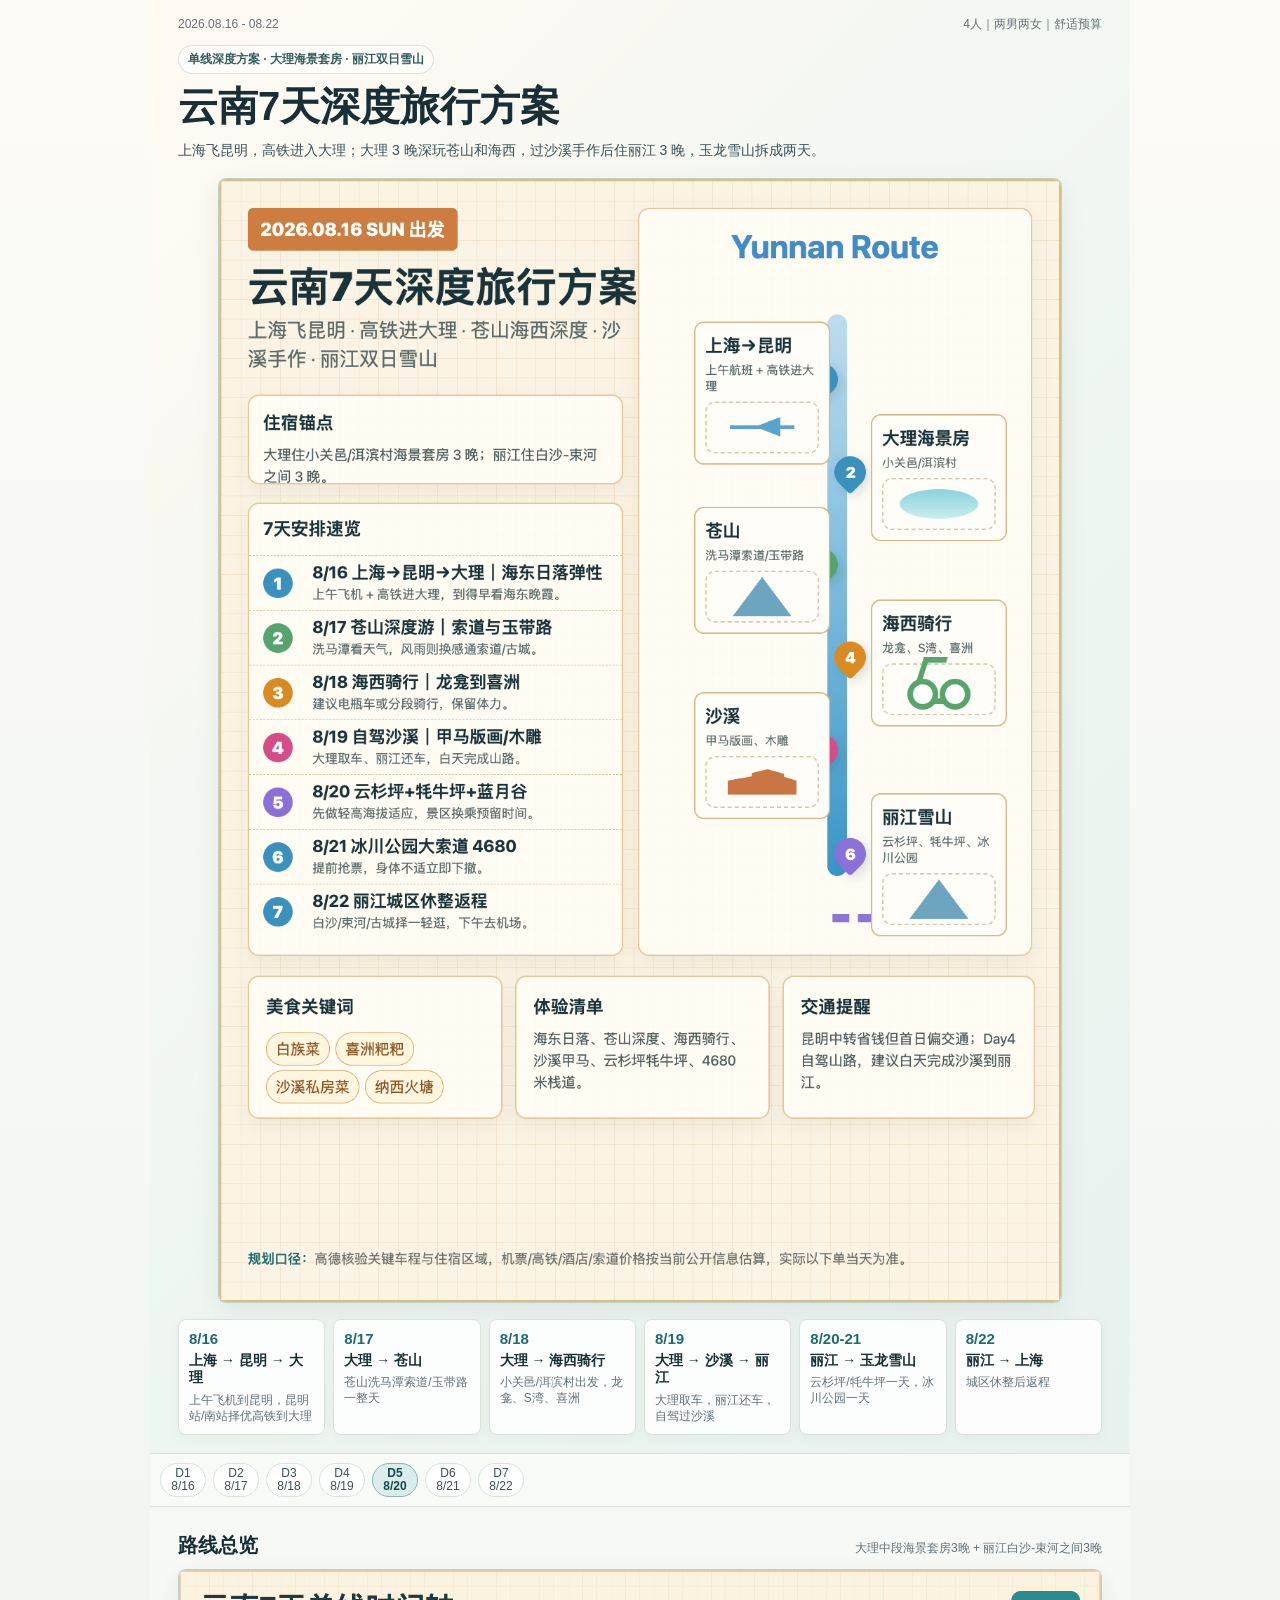
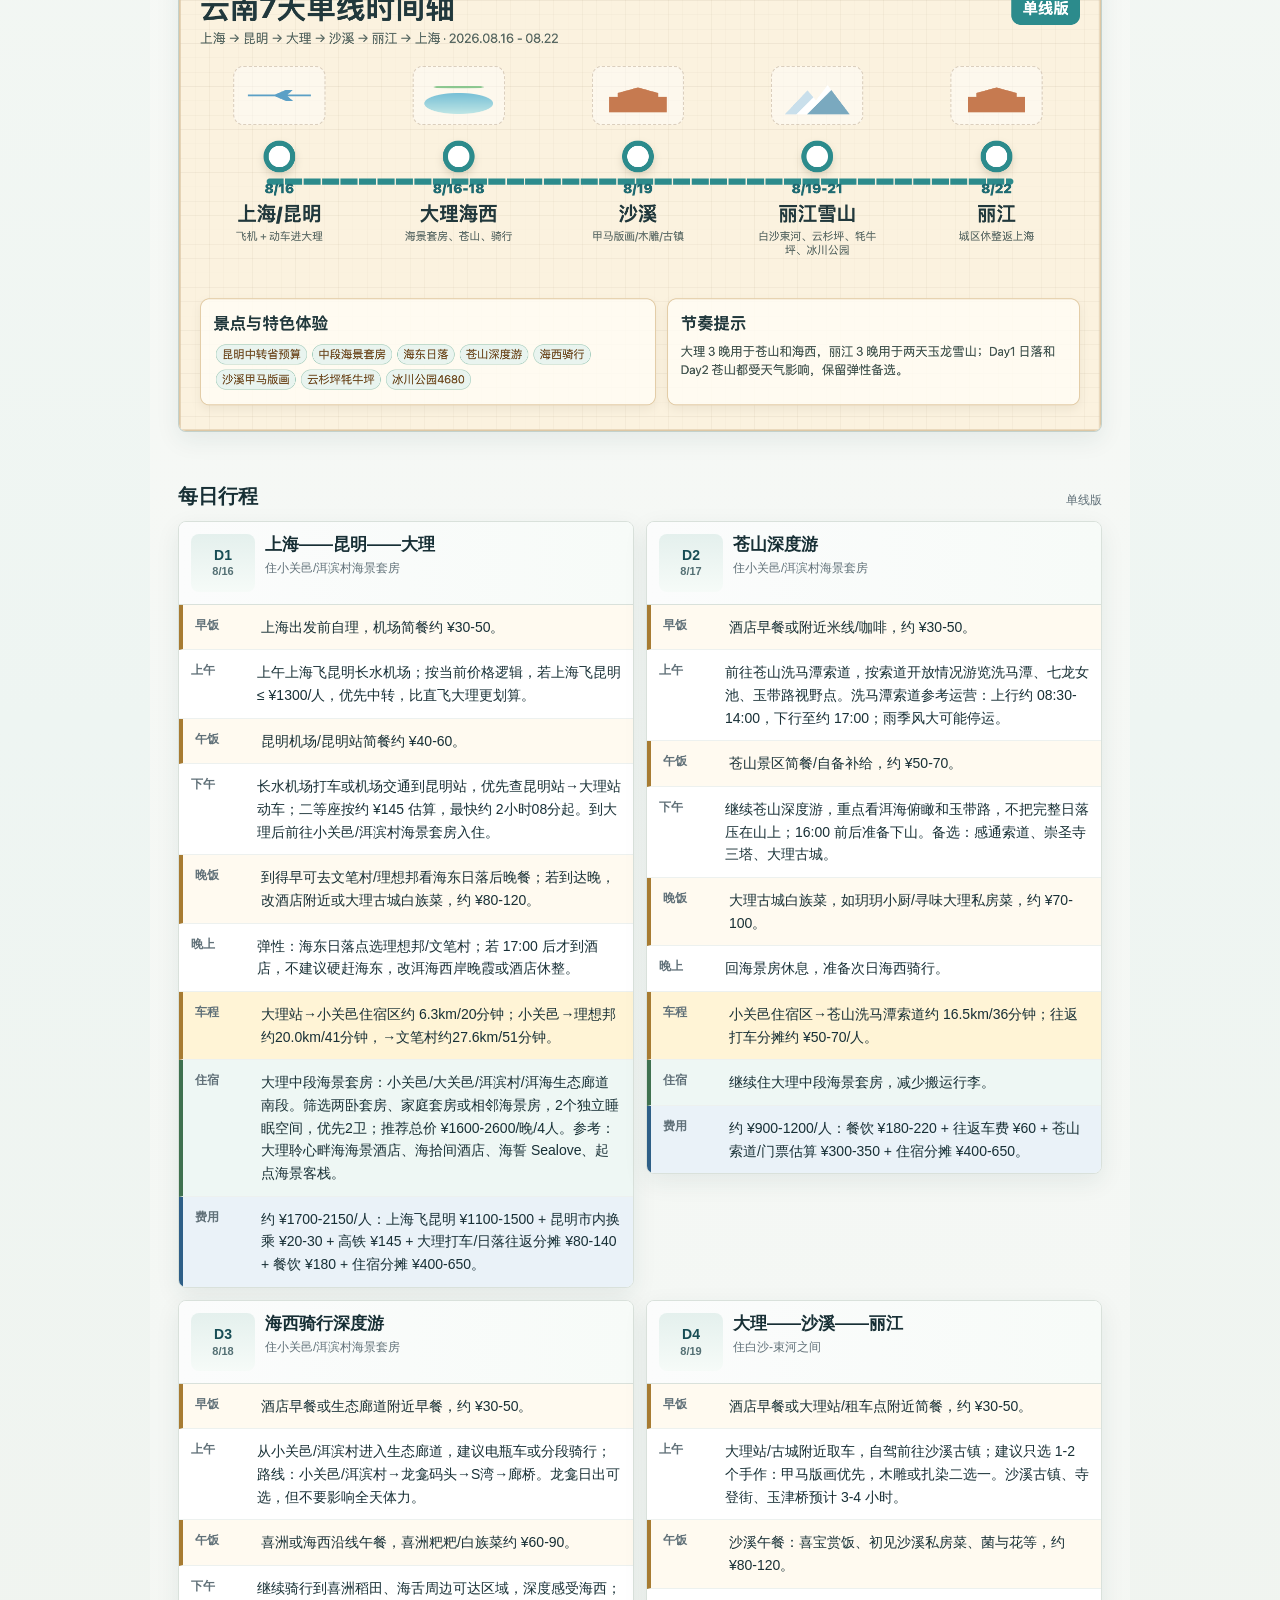
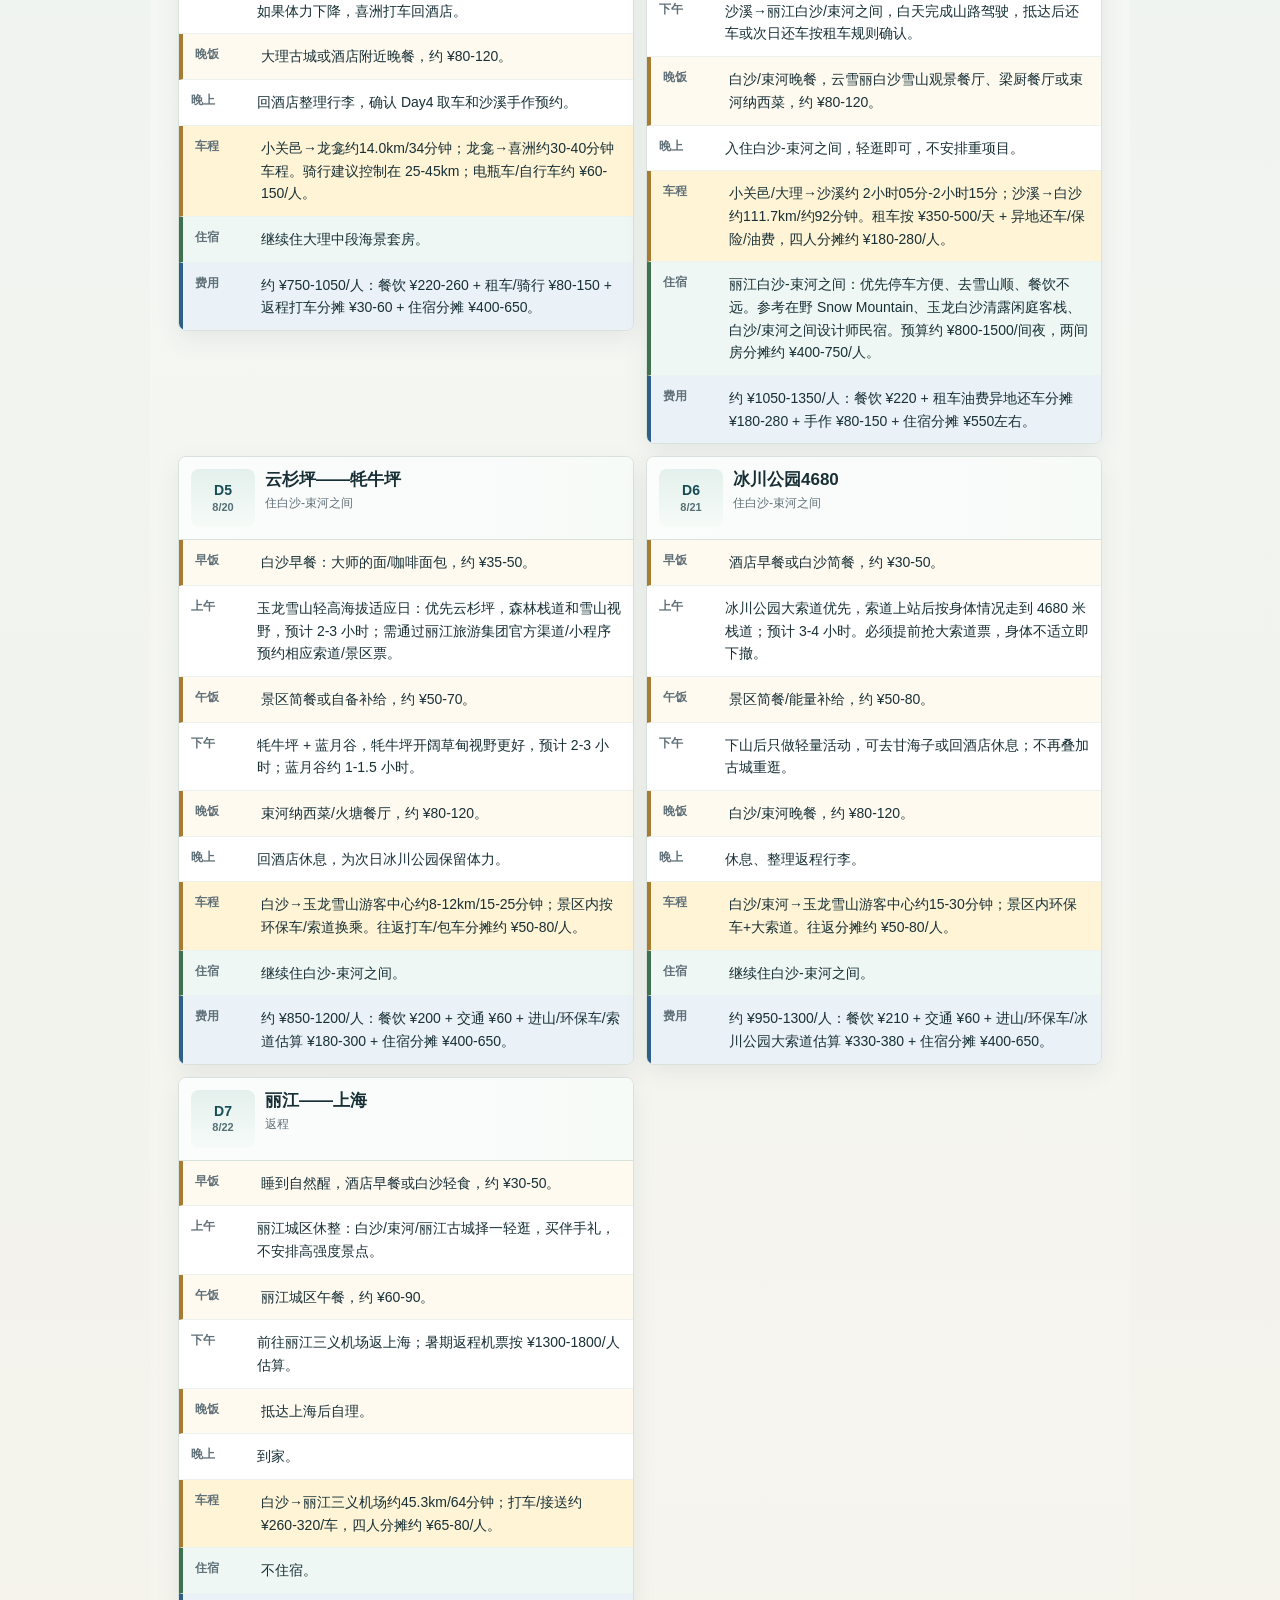
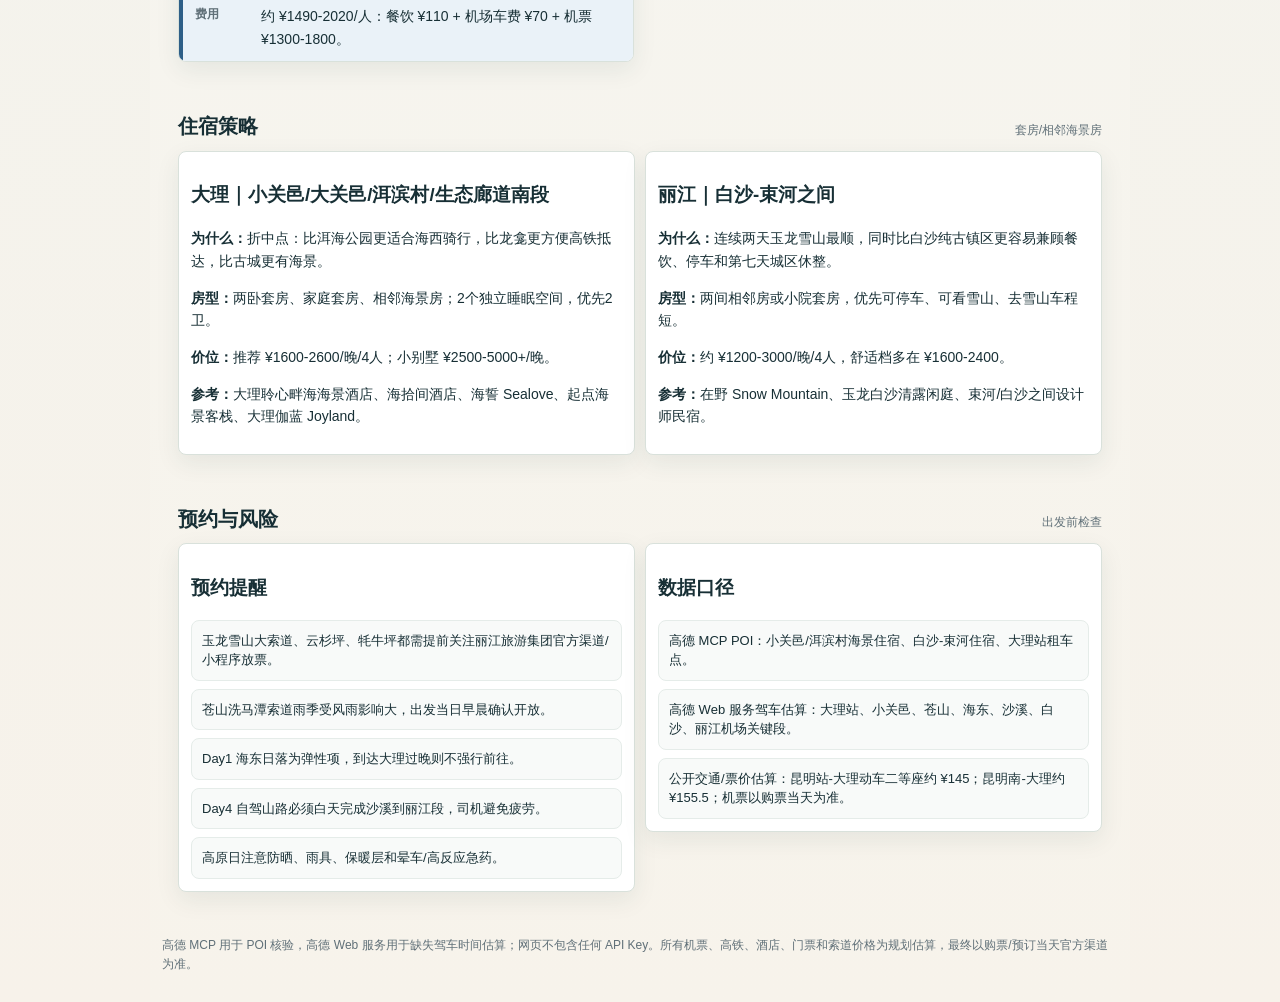
==== index.html @ 73545591 "Update single-line Yunnan itinerary" ====
<!doctype html>
<html lang="zh-CN"><head><meta charset="utf-8" /><meta name="viewport" content="width=device-width, initial-scale=1, viewport-fit=cover" /><title>云南7天深度旅行方案</title><link rel="icon" type="image/png" href="assets/images/favicon.png" />
<style>:root{--bg:#f5f7f3;--surface:#fff;--ink:#172f35;--muted:#607078;--line:#d9e1db;--teal:#1f6b72;--teal2:#dcecea;--gold:#a77b32;--gold2:#fff4d6;--pine:#3f714f;--blue:#2e5f87;--blue2:#eaf2f8;--paper:#fffaf0;--shadow:0 8px 24px rgba(31,63,61,.08);--radius:8px;font-family:-apple-system,BlinkMacSystemFont,"PingFang SC","Microsoft YaHei",sans-serif}*{box-sizing:border-box}html{scroll-behavior:smooth}body{margin:0;background:linear-gradient(180deg,#fbfaf5 0,#eef5f2 40%,#f7f2ea 100%);color:var(--ink);letter-spacing:0;-webkit-font-smoothing:antialiased}button{font:inherit;color:inherit}a{color:var(--teal);text-decoration:none}img{display:block;max-width:100%}.app{max-width:980px;margin:0 auto;background:linear-gradient(180deg,#f8faf7 0,#f4f7f4 52%,#f7f3eb 100%);min-height:100vh}.top{padding:calc(16px + env(safe-area-inset-top)) 14px 16px;background:linear-gradient(135deg,rgba(255,250,242,.96),rgba(238,246,241,.98) 54%,rgba(232,241,238,.96));border-bottom:1px solid var(--line)}.meta{display:flex;justify-content:space-between;gap:10px;color:var(--muted);font-size:12px;line-height:1.45;margin-bottom:12px}.eyebrow{display:inline-flex;min-height:28px;padding:5px 9px;border:1px solid rgba(31,107,114,.18);border-radius:999px;color:#315d5d;background:rgba(255,255,255,.64);font-size:12px;font-weight:720;margin-bottom:10px}h1{font-size:31px;line-height:1.12;margin:0 0 10px;font-weight:820}.lead{margin:0 0 14px;color:#395057;font-size:14px;line-height:1.62}.planning-img,.timeline-img{border:1px solid rgba(189,204,198,.9);border-radius:var(--radius);background:#fff;box-shadow:var(--shadow);overflow:hidden}.planning-img img,.timeline-img img{width:100%;height:auto}.base-route{display:grid;grid-template-columns:repeat(6,minmax(128px,1fr));gap:8px;margin-top:14px;overflow-x:auto;padding-bottom:2px}.base-step{min-width:128px;min-height:94px;background:rgba(255,255,255,.86);border:1px solid var(--line);border-radius:var(--radius);padding:10px;box-shadow:0 3px 12px rgba(31,63,61,.04)}.base-step b{display:block;color:var(--teal);font-size:15px;margin-bottom:5px}.base-step strong{display:block;font-size:14px;line-height:1.25;margin-bottom:5px}.base-step span{display:block;color:var(--muted);font-size:12px;line-height:1.35}.sticky{position:sticky;top:0;z-index:20;padding:9px 10px;background:rgba(248,250,247,.92);border-bottom:1px solid var(--line);backdrop-filter:blur(16px)}.day-nav{display:flex;gap:7px;overflow-x:auto;scrollbar-width:none}.day-nav::-webkit-scrollbar{display:none}.day-chip{flex:0 0 auto;min-width:46px;height:34px;border:1px solid var(--line);border-radius:999px;background:#fff;color:#395057;font-size:12px;line-height:1.05}.day-chip.active{background:var(--teal2);border-color:#86b7b0;color:#124a51;font-weight:700}section{padding:20px 12px}.section-title{display:flex;align-items:flex-end;justify-content:space-between;gap:10px;margin-bottom:12px}h2{margin:0;font-size:20px;line-height:1.22}.section-title span{color:var(--muted);font-size:12px;white-space:nowrap}.card{background:var(--surface);border:1px solid var(--line);border-radius:var(--radius);padding:12px;box-shadow:var(--shadow)}.timeline{display:grid;gap:12px}.day-card{background:var(--surface);border:1px solid var(--line);border-radius:var(--radius);overflow:hidden;box-shadow:var(--shadow);scroll-margin-top:70px}.day-top{display:grid;grid-template-columns:64px 1fr;gap:10px;padding:12px;border-bottom:1px solid var(--line);background:linear-gradient(90deg,#fbfcfc,#f7fbf8)}.datebox{min-height:58px;border-radius:var(--radius);background:linear-gradient(180deg,#e4f0ed,#f6fbf8);color:#174d55;display:flex;flex-direction:column;align-items:center;justify-content:center;text-align:center;font-weight:760;font-size:14px;line-height:1.2}.datebox small{color:#547074;font-size:11px;font-weight:650;margin-top:2px}.day-title{margin:0 0 5px;font-size:17px;line-height:1.25}.base{color:var(--muted);font-size:12px;line-height:1.4}.slot{display:grid;grid-template-columns:56px 1fr;gap:10px;padding:11px 12px;border-bottom:1px solid #edf1ef}.slot:last-child{border-bottom:0}.slot-name{font-size:12px;color:var(--muted);font-weight:760;padding-top:1px}.slot-text{font-size:14px;line-height:1.62;overflow-wrap:anywhere}.food-row{background:#fffaf0;border-left:4px solid var(--gold)}.drive-row{background:var(--gold2);border-left:4px solid var(--gold)}.hotel-row{background:#eef7f4;border-left:4px solid var(--pine)}.cost-row{background:var(--blue2);border-left:4px solid var(--blue)}.grid{display:grid;gap:10px}.mini-list{display:grid;gap:8px;margin:0;padding:0;list-style:none}.mini-list li{padding:10px;background:#f8faf9;border:1px solid #e5ece9;border-radius:var(--radius);font-size:13px;line-height:1.5}.footer{padding:18px 12px calc(28px + env(safe-area-inset-bottom));color:var(--muted);font-size:12px;line-height:1.6}.top-link{position:fixed;right:12px;bottom:calc(12px + env(safe-area-inset-bottom));z-index:30;width:42px;height:42px;border:1px solid rgba(31,107,114,.25);border-radius:999px;background:rgba(255,255,255,.9);box-shadow:var(--shadow);color:var(--teal);font-size:18px;line-height:1;opacity:0;pointer-events:none;transform:translateY(8px);transition:opacity .18s ease,transform .18s ease}.top-link.show{opacity:1;pointer-events:auto;transform:translateY(0)}@media (min-width:760px){.top{padding-left:28px;padding-right:28px}.base-route{grid-template-columns:repeat(6,1fr);overflow:visible}h1{font-size:40px}section{padding:26px 28px}.timeline,.grid{grid-template-columns:1fr 1fr;align-items:start}.top-link{display:none}}</style></head>
<body><div class="app"><header class="top"><div class="meta"><span>2026.08.16 - 08.22</span><span>4人｜两男两女｜舒适预算</span></div><div class="eyebrow">单线深度方案 · 大理海景套房 · 丽江双日雪山</div><h1>云南7天深度旅行方案</h1><p class="lead">上海飞昆明，高铁进入大理；大理 3 晚深玩苍山和海西，过沙溪手作后住丽江 3 晚，玉龙雪山拆成两天。</p><figure class="planning-img"><img src="assets/images/yunnan-singleline-planning-map.png" alt="云南7天单线旅行总规划图" /></figure><div class="base-route"><div class="base-step"><b>8/16</b><strong>上海 → 昆明 → 大理</strong><span>上午飞机到昆明，昆明站/南站择优高铁到大理</span></div><div class="base-step"><b>8/17</b><strong>大理 → 苍山</strong><span>苍山洗马潭索道/玉带路一整天</span></div><div class="base-step"><b>8/18</b><strong>大理 → 海西骑行</strong><span>小关邑/洱滨村出发，龙龛、S湾、喜洲</span></div><div class="base-step"><b>8/19</b><strong>大理 → 沙溪 → 丽江</strong><span>大理取车，丽江还车，自驾过沙溪</span></div><div class="base-step"><b>8/20-21</b><strong>丽江 → 玉龙雪山</strong><span>云杉坪/牦牛坪一天，冰川公园一天</span></div><div class="base-step"><b>8/22</b><strong>丽江 → 上海</strong><span>城区休整后返程</span></div></div></header><nav class="sticky"><div class="day-nav" id="dayNav"></div></nav><main><section><div class="section-title"><h2>路线总览</h2><span>大理中段海景套房3晚 + 丽江白沙-束河之间3晚</span></div><div class="timeline-img"><img src="assets/images/timeline-single.png" alt="云南7天单线横版时间轴" /></div></section><section><div class="section-title"><h2>每日行程</h2><span>单线版</span></div><div id="timeline" class="timeline"></div></section><section><div class="section-title"><h2>住宿策略</h2><span>套房/相邻海景房</span></div><div class="grid"><article class="card"><h3>大理｜小关邑/大关邑/洱滨村/生态廊道南段</h3><p class="slot-text"><b>为什么：</b>折中点：比洱海公园更适合海西骑行，比龙龛更方便高铁抵达，比古城更有海景。</p><p class="slot-text"><b>房型：</b>两卧套房、家庭套房、相邻海景房；2个独立睡眠空间，优先2卫。</p><p class="slot-text"><b>价位：</b>推荐 ¥1600-2600/晚/4人；小别墅 ¥2500-5000+/晚。</p><p class="slot-text"><b>参考：</b>大理聆心畔海海景酒店、海拾间酒店、海誓 Sealove、起点海景客栈、大理伽蓝 Joyland。</p></article><article class="card"><h3>丽江｜白沙-束河之间</h3><p class="slot-text"><b>为什么：</b>连续两天玉龙雪山最顺，同时比白沙纯古镇区更容易兼顾餐饮、停车和第七天城区休整。</p><p class="slot-text"><b>房型：</b>两间相邻房或小院套房，优先可停车、可看雪山、去雪山车程短。</p><p class="slot-text"><b>价位：</b>约 ¥1200-3000/晚/4人，舒适档多在 ¥1600-2400。</p><p class="slot-text"><b>参考：</b>在野 Snow Mountain、玉龙白沙清露闲庭、束河/白沙之间设计师民宿。</p></article></div></section><section><div class="section-title"><h2>预约与风险</h2><span>出发前检查</span></div><div class="grid"><article class="card"><h3>预约提醒</h3><ul class="mini-list"><li>玉龙雪山大索道、云杉坪、牦牛坪都需提前关注丽江旅游集团官方渠道/小程序放票。</li><li>苍山洗马潭索道雨季受风雨影响大，出发当日早晨确认开放。</li><li>Day1 海东日落为弹性项，到达大理过晚则不强行前往。</li><li>Day4 自驾山路必须白天完成沙溪到丽江段，司机避免疲劳。</li><li>高原日注意防晒、雨具、保暖层和晕车/高反应急药。</li></ul></article><article class="card"><h3>数据口径</h3><ul class="mini-list"><li>高德 MCP POI：小关邑/洱滨村海景住宿、白沙-束河住宿、大理站租车点。</li><li>高德 Web 服务驾车估算：大理站、小关邑、苍山、海东、沙溪、白沙、丽江机场关键段。</li><li>公开交通/票价估算：昆明站-大理动车二等座约 ¥145；昆明南-大理约 ¥155.5；机票以购票当天为准。</li></ul></article></div></section><footer class="footer">高德 MCP 用于 POI 核验，高德 Web 服务用于缺失驾车时间估算；网页不包含任何 API Key。所有机票、高铁、酒店、门票和索道价格为规划估算，最终以购票/预订当天官方渠道为准。</footer></main><button class="top-link" type="button" aria-label="回到顶部">↑</button></div><script id="plan-data" type="application/json">{"meta": {"title": "云南7天深度旅行方案", "dates": "2026.08.16 - 08.22", "people": "4人｜两男两女｜舒适预算", "origin": "上海出发，昆明中转进大理，丽江返程"}, "baseRoute": [["8/16", "上海 → 昆明 → 大理", "上午飞机到昆明，昆明站/南站择优高铁到大理"], ["8/17", "大理 → 苍山", "苍山洗马潭索道/玉带路一整天"], ["8/18", "大理 → 海西骑行", "小关邑/洱滨村出发，龙龛、S湾、喜洲"], ["8/19", "大理 → 沙溪 → 丽江", "大理取车，丽江还车，自驾过沙溪"], ["8/20-21", "丽江 → 玉龙雪山", "云杉坪/牦牛坪一天，冰川公园一天"], ["8/22", "丽江 → 上海", "城区休整后返程"]], "overview": {"planningImage": "assets/images/yunnan-singleline-planning-map.png", "timelineImage": "assets/images/timeline-single.png", "nights": "大理中段海景套房3晚 + 丽江白沙-束河之间3晚", "lodging": "大理优先小关邑/大关邑/洱滨村/生态廊道南段两卧套房或相邻海景房；丽江住白沙-束河之间。"}, "days": [{"date": "8/16 Day1", "title": "上海——昆明——大理", "base": "住小关邑/洱滨村海景套房", "breakfast": "上海出发前自理，机场简餐约 ¥30-50。", "morning": "上午上海飞昆明长水机场；按当前价格逻辑，若上海飞昆明 ≤ ¥1300/人，优先中转，比直飞大理更划算。", "lunch": "昆明机场/昆明站简餐约 ¥40-60。", "afternoon": "长水机场打车或机场交通到昆明站，优先查昆明站→大理站动车；二等座按约 ¥145 估算，最快约 2小时08分起。到大理后前往小关邑/洱滨村海景套房入住。", "dinner": "到得早可去文笔村/理想邦看海东日落后晚餐；若到达晚，改酒店附近或大理古城白族菜，约 ¥80-120。", "evening": "弹性：海东日落点选理想邦/文笔村；若 17:00 后才到酒店，不建议硬赶海东，改洱海西岸晚霞或酒店休整。", "drive": "大理站→小关邑住宿区约 6.3km/20分钟；小关邑→理想邦约20.0km/41分钟，→文笔村约27.6km/51分钟。", "hotel": "大理中段海景套房：小关邑/大关邑/洱滨村/洱海生态廊道南段。筛选两卧套房、家庭套房或相邻海景房，2个独立睡眠空间，优先2卫；推荐总价 ¥1600-2600/晚/4人。参考：大理聆心畔海海景酒店、海拾间酒店、海誓 Sealove、起点海景客栈。", "cost": "约 ¥1700-2150/人：上海飞昆明 ¥1100-1500 + 昆明市内换乘 ¥20-30 + 高铁 ¥145 + 大理打车/日落往返分摊 ¥80-140 + 餐饮 ¥180 + 住宿分摊 ¥400-650。"}, {"date": "8/17 Day2", "title": "苍山深度游", "base": "住小关邑/洱滨村海景套房", "breakfast": "酒店早餐或附近米线/咖啡，约 ¥30-50。", "morning": "前往苍山洗马潭索道，按索道开放情况游览洗马潭、七龙女池、玉带路视野点。洗马潭索道参考运营：上行约 08:30-14:00，下行至约 17:00；雨季风大可能停运。", "lunch": "苍山景区简餐/自备补给，约 ¥50-70。", "afternoon": "继续苍山深度游，重点看洱海俯瞰和玉带路，不把完整日落压在山上；16:00 前后准备下山。备选：感通索道、崇圣寺三塔、大理古城。", "dinner": "大理古城白族菜，如玥玥小厨/寻味大理私房菜，约 ¥70-100。", "evening": "回海景房休息，准备次日海西骑行。", "drive": "小关邑住宿区→苍山洗马潭索道约 16.5km/36分钟；往返打车分摊约 ¥50-70/人。", "hotel": "继续住大理中段海景套房，减少搬运行李。", "cost": "约 ¥900-1200/人：餐饮 ¥180-220 + 往返车费 ¥60 + 苍山索道/门票估算 ¥300-350 + 住宿分摊 ¥400-650。"}, {"date": "8/18 Day3", "title": "海西骑行深度游", "base": "住小关邑/洱滨村海景套房", "breakfast": "酒店早餐或生态廊道附近早餐，约 ¥30-50。", "morning": "从小关邑/洱滨村进入生态廊道，建议电瓶车或分段骑行；路线：小关邑/洱滨村→龙龛码头→S湾→廊桥。龙龛日出可选，但不要影响全天体力。", "lunch": "喜洲或海西沿线午餐，喜洲粑粑/白族菜约 ¥60-90。", "afternoon": "继续骑行到喜洲稻田、海舌周边可达区域，深度感受海西；如果体力下降，喜洲打车回酒店。", "dinner": "大理古城或酒店附近晚餐，约 ¥80-120。", "evening": "回酒店整理行李，确认 Day4 取车和沙溪手作预约。", "drive": "小关邑→龙龛约14.0km/34分钟；龙龛→喜洲约30-40分钟车程。骑行建议控制在 25-45km；电瓶车/自行车约 ¥60-150/人。", "hotel": "继续住大理中段海景套房。", "cost": "约 ¥750-1050/人：餐饮 ¥220-260 + 租车/骑行 ¥80-150 + 返程打车分摊 ¥30-60 + 住宿分摊 ¥400-650。"}, {"date": "8/19 Day4", "title": "大理——沙溪——丽江", "base": "住白沙-束河之间", "breakfast": "酒店早餐或大理站/租车点附近简餐，约 ¥30-50。", "morning": "大理站/古城附近取车，自驾前往沙溪古镇；建议只选 1-2 个手作：甲马版画优先，木雕或扎染二选一。沙溪古镇、寺登街、玉津桥预计 3-4 小时。", "lunch": "沙溪午餐：喜宝赏饭、初见沙溪私房菜、菌与花等，约 ¥80-120。", "afternoon": "沙溪→丽江白沙/束河之间，白天完成山路驾驶，抵达后还车或次日还车按租车规则确认。", "dinner": "白沙/束河晚餐，云雪丽白沙雪山观景餐厅、梁厨餐厅或束河纳西菜，约 ¥80-120。", "evening": "入住白沙-束河之间，轻逛即可，不安排重项目。", "drive": "小关邑/大理→沙溪约 2小时05分-2小时15分；沙溪→白沙约111.7km/约92分钟。租车按 ¥350-500/天 + 异地还车/保险/油费，四人分摊约 ¥180-280/人。", "hotel": "丽江白沙-束河之间：优先停车方便、去雪山顺、餐饮不远。参考在野 Snow Mountain、玉龙白沙清露闲庭客栈、白沙/束河之间设计师民宿。预算约 ¥800-1500/间夜，两间房分摊约 ¥400-750/人。", "cost": "约 ¥1050-1350/人：餐饮 ¥220 + 租车油费异地还车分摊 ¥180-280 + 手作 ¥80-150 + 住宿分摊 ¥550左右。"}, {"date": "8/20 Day5", "title": "云杉坪——牦牛坪", "base": "住白沙-束河之间", "breakfast": "白沙早餐：大师的面/咖啡面包，约 ¥35-50。", "morning": "玉龙雪山轻高海拔适应日：优先云杉坪，森林栈道和雪山视野，预计 2-3 小时；需通过丽江旅游集团官方渠道/小程序预约相应索道/景区票。", "lunch": "景区简餐或自备补给，约 ¥50-70。", "afternoon": "牦牛坪 + 蓝月谷，牦牛坪开阔草甸视野更好，预计 2-3 小时；蓝月谷约 1-1.5 小时。", "dinner": "束河纳西菜/火塘餐厅，约 ¥80-120。", "evening": "回酒店休息，为次日冰川公园保留体力。", "drive": "白沙→玉龙雪山游客中心约8-12km/15-25分钟；景区内按环保车/索道换乘。往返打车/包车分摊约 ¥50-80/人。", "hotel": "继续住白沙-束河之间。", "cost": "约 ¥850-1200/人：餐饮 ¥200 + 交通 ¥60 + 进山/环保车/索道估算 ¥180-300 + 住宿分摊 ¥400-650。"}, {"date": "8/21 Day6", "title": "冰川公园4680", "base": "住白沙-束河之间", "breakfast": "酒店早餐或白沙简餐，约 ¥30-50。", "morning": "冰川公园大索道优先，索道上站后按身体情况走到 4680 米栈道；预计 3-4 小时。必须提前抢大索道票，身体不适立即下撤。", "lunch": "景区简餐/能量补给，约 ¥50-80。", "afternoon": "下山后只做轻量活动，可去甘海子或回酒店休息；不再叠加古城重逛。", "dinner": "白沙/束河晚餐，约 ¥80-120。", "evening": "休息、整理返程行李。", "drive": "白沙/束河→玉龙雪山游客中心约15-30分钟；景区内环保车+大索道。往返分摊约 ¥50-80/人。", "hotel": "继续住白沙-束河之间。", "cost": "约 ¥950-1300/人：餐饮 ¥210 + 交通 ¥60 + 进山/环保车/冰川公园大索道估算 ¥330-380 + 住宿分摊 ¥400-650。"}, {"date": "8/22 Day7", "title": "丽江——上海", "base": "返程", "breakfast": "睡到自然醒，酒店早餐或白沙轻食，约 ¥30-50。", "morning": "丽江城区休整：白沙/束河/丽江古城择一轻逛，买伴手礼，不安排高强度景点。", "lunch": "丽江城区午餐，约 ¥60-90。", "afternoon": "前往丽江三义机场返上海；暑期返程机票按 ¥1300-1800/人估算。", "dinner": "抵达上海后自理。", "evening": "到家。", "drive": "白沙→丽江三义机场约45.3km/64分钟；打车/接送约 ¥260-320/车，四人分摊约 ¥65-80/人。", "hotel": "不住宿。", "cost": "约 ¥1490-2020/人：餐饮 ¥110 + 机场车费 ¥70 + 机票 ¥1300-1800。"}], "lodging": [{"area": "大理｜小关邑/大关邑/洱滨村/生态廊道南段", "why": "折中点：比洱海公园更适合海西骑行，比龙龛更方便高铁抵达，比古城更有海景。", "type": "两卧套房、家庭套房、相邻海景房；2个独立睡眠空间，优先2卫。", "price": "推荐 ¥1600-2600/晚/4人；小别墅 ¥2500-5000+/晚。", "examples": "大理聆心畔海海景酒店、海拾间酒店、海誓 Sealove、起点海景客栈、大理伽蓝 Joyland。"}, {"area": "丽江｜白沙-束河之间", "why": "连续两天玉龙雪山最顺，同时比白沙纯古镇区更容易兼顾餐饮、停车和第七天城区休整。", "type": "两间相邻房或小院套房，优先可停车、可看雪山、去雪山车程短。", "price": "约 ¥1200-3000/晚/4人，舒适档多在 ¥1600-2400。", "examples": "在野 Snow Mountain、玉龙白沙清露闲庭、束河/白沙之间设计师民宿。"}], "checks": ["玉龙雪山大索道、云杉坪、牦牛坪都需提前关注丽江旅游集团官方渠道/小程序放票。", "苍山洗马潭索道雨季受风雨影响大，出发当日早晨确认开放。", "Day1 海东日落为弹性项，到达大理过晚则不强行前往。", "Day4 自驾山路必须白天完成沙溪到丽江段，司机避免疲劳。", "高原日注意防晒、雨具、保暖层和晕车/高反应急药。"], "sources": ["高德 MCP POI：小关邑/洱滨村海景住宿、白沙-束河住宿、大理站租车点。", "高德 Web 服务驾车估算：大理站、小关邑、苍山、海东、沙溪、白沙、丽江机场关键段。", "公开交通/票价估算：昆明站-大理动车二等座约 ¥145；昆明南-大理约 ¥155.5；机票以购票当天为准。"]}</script><script>const data=JSON.parse(document.getElementById('plan-data').textContent);const $=s=>document.querySelector(s);const $$=s=>[...document.querySelectorAll(s)];function dayShort(date){const parts=date.split(' ');return [parts[0]||date,parts[1]?parts[1].replace('Day','D'):'' ]}function slot(n,t,c=''){return '<div class="slot '+c+'"><div class="slot-name">'+n+'</div><div class="slot-text">'+t+'</div></div>'}function renderNav(){$('#dayNav').innerHTML=data.days.map((d,i)=>{const [date,day]=dayShort(d.date);return '<button class="day-chip '+(i===0?'active':'')+'" data-target="day-'+i+'">'+day+'<br>'+date+'</button>'}).join('');$$('.day-chip').forEach(btn=>btn.addEventListener('click',()=>{$$('.day-chip').forEach(b=>b.classList.remove('active'));btn.classList.add('active');document.getElementById(btn.dataset.target).scrollIntoView({block:'start',behavior:'smooth'})}))}function renderDays(){$('#timeline').innerHTML=data.days.map((d,i)=>{const [date,day]=dayShort(d.date);return '<article class="day-card" id="day-'+i+'"><div class="day-top"><div class="datebox">'+day+'<small>'+date+'</small></div><div><h3 class="day-title">'+d.title+'</h3><div class="base">'+d.base+'</div></div></div><div class="slots">'+slot('早饭',d.breakfast,'food-row')+slot('上午',d.morning)+slot('午饭',d.lunch,'food-row')+slot('下午',d.afternoon)+slot('晚饭',d.dinner,'food-row')+slot('晚上',d.evening)+slot('车程',d.drive,'drive-row')+slot('住宿',d.hotel,'hotel-row')+slot('费用',d.cost,'cost-row')+'</div></article>'}).join('')}function observeDays(){const obs=new IntersectionObserver(entries=>{const v=entries.filter(e=>e.isIntersecting).sort((a,b)=>b.intersectionRatio-a.intersectionRatio)[0];if(!v)return;$$('.day-chip').forEach(chip=>chip.classList.toggle('active',chip.dataset.target===v.target.id))},{rootMargin:'-42% 0px -45% 0px',threshold:[0,.2,.45,.7]});data.days.forEach((_,i)=>obs.observe(document.getElementById('day-'+i)))}renderNav();renderDays();observeDays();$('.top-link').addEventListener('click',()=>window.scrollTo({top:0,behavior:'smooth'}));window.addEventListener('scroll',()=>$('.top-link').classList.toggle('show',window.scrollY>560),{passive:true});</script></body></html>
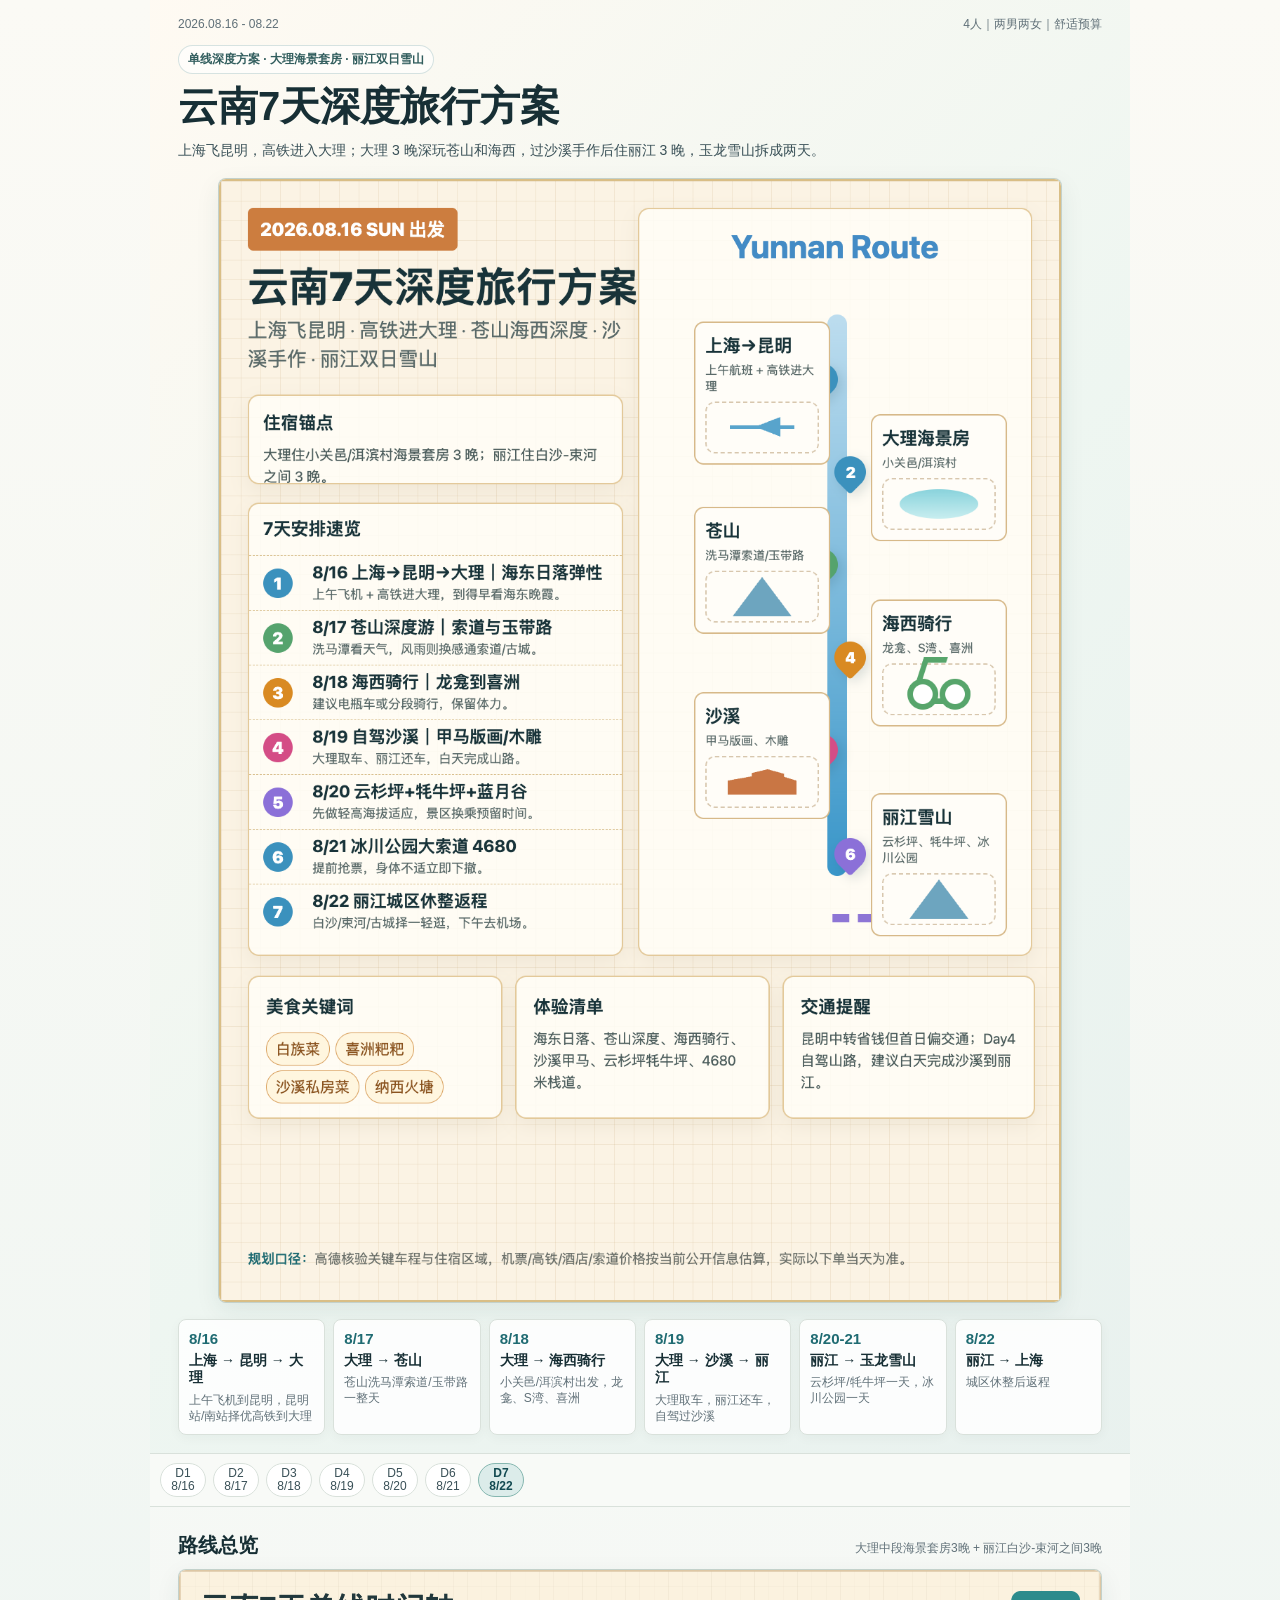
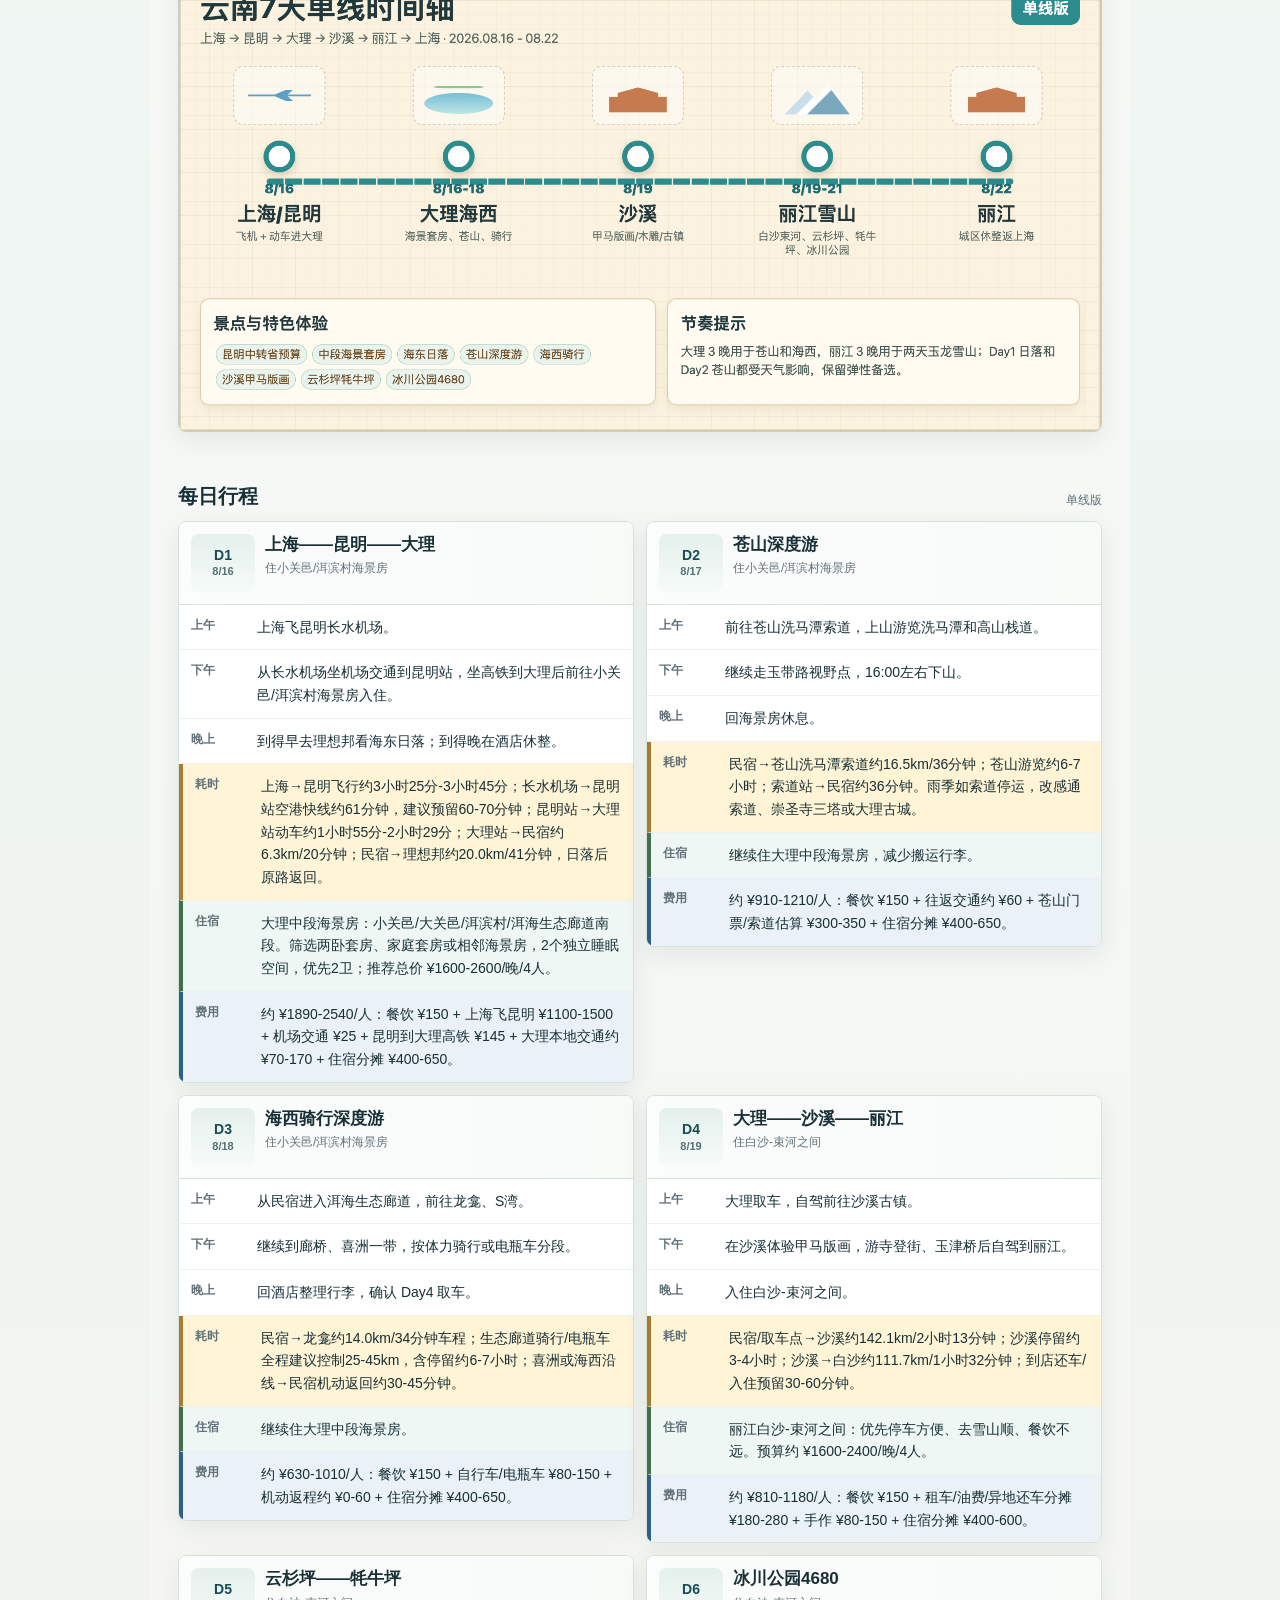
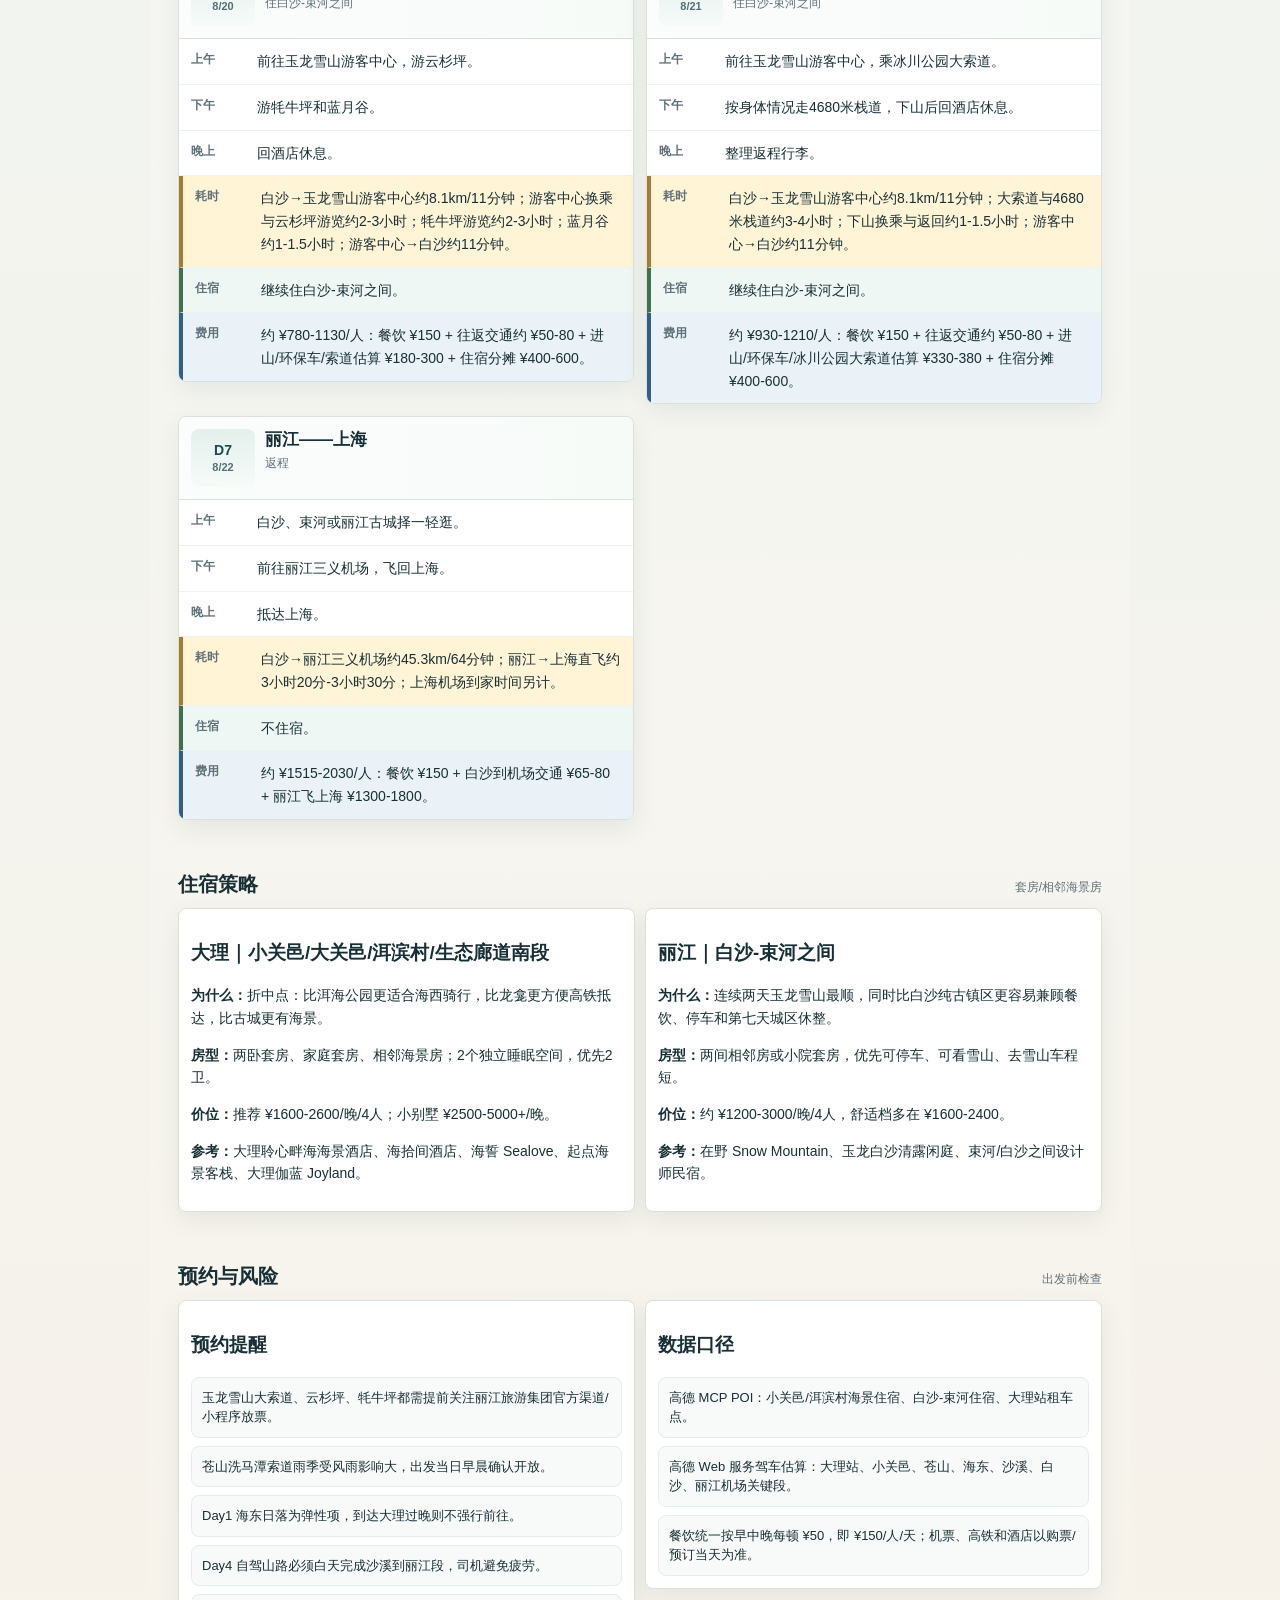
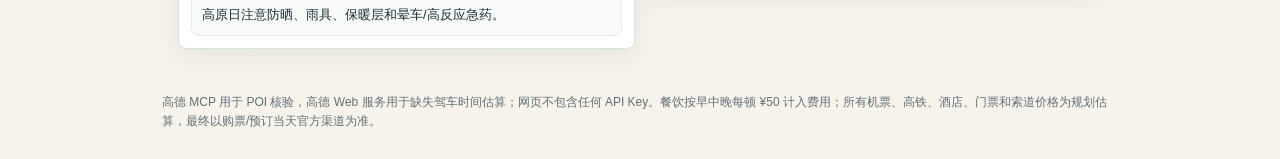
==== commit 3fd70a04: "Refine itinerary timing and meal costs" ====
--- a/index.html
+++ b/index.html
@@ -1,4 +1,4 @@
 <!doctype html>
 <html lang="zh-CN"><head><meta charset="utf-8" /><meta name="viewport" content="width=device-width, initial-scale=1, viewport-fit=cover" /><title>云南7天深度旅行方案</title><link rel="icon" type="image/png" href="assets/images/favicon.png" />
 <style>:root{--bg:#f5f7f3;--surface:#fff;--ink:#172f35;--muted:#607078;--line:#d9e1db;--teal:#1f6b72;--teal2:#dcecea;--gold:#a77b32;--gold2:#fff4d6;--pine:#3f714f;--blue:#2e5f87;--blue2:#eaf2f8;--paper:#fffaf0;--shadow:0 8px 24px rgba(31,63,61,.08);--radius:8px;font-family:-apple-system,BlinkMacSystemFont,"PingFang SC","Microsoft YaHei",sans-serif}*{box-sizing:border-box}html{scroll-behavior:smooth}body{margin:0;background:linear-gradient(180deg,#fbfaf5 0,#eef5f2 40%,#f7f2ea 100%);color:var(--ink);letter-spacing:0;-webkit-font-smoothing:antialiased}button{font:inherit;color:inherit}a{color:var(--teal);text-decoration:none}img{display:block;max-width:100%}.app{max-width:980px;margin:0 auto;background:linear-gradient(180deg,#f8faf7 0,#f4f7f4 52%,#f7f3eb 100%);min-height:100vh}.top{padding:calc(16px + env(safe-area-inset-top)) 14px 16px;background:linear-gradient(135deg,rgba(255,250,242,.96),rgba(238,246,241,.98) 54%,rgba(232,241,238,.96));border-bottom:1px solid var(--line)}.meta{display:flex;justify-content:space-between;gap:10px;color:var(--muted);font-size:12px;line-height:1.45;margin-bottom:12px}.eyebrow{display:inline-flex;min-height:28px;padding:5px 9px;border:1px solid rgba(31,107,114,.18);border-radius:999px;color:#315d5d;background:rgba(255,255,255,.64);font-size:12px;font-weight:720;margin-bottom:10px}h1{font-size:31px;line-height:1.12;margin:0 0 10px;font-weight:820}.lead{margin:0 0 14px;color:#395057;font-size:14px;line-height:1.62}.planning-img,.timeline-img{border:1px solid rgba(189,204,198,.9);border-radius:var(--radius);background:#fff;box-shadow:var(--shadow);overflow:hidden}.planning-img img,.timeline-img img{width:100%;height:auto}.base-route{display:grid;grid-template-columns:repeat(6,minmax(128px,1fr));gap:8px;margin-top:14px;overflow-x:auto;padding-bottom:2px}.base-step{min-width:128px;min-height:94px;background:rgba(255,255,255,.86);border:1px solid var(--line);border-radius:var(--radius);padding:10px;box-shadow:0 3px 12px rgba(31,63,61,.04)}.base-step b{display:block;color:var(--teal);font-size:15px;margin-bottom:5px}.base-step strong{display:block;font-size:14px;line-height:1.25;margin-bottom:5px}.base-step span{display:block;color:var(--muted);font-size:12px;line-height:1.35}.sticky{position:sticky;top:0;z-index:20;padding:9px 10px;background:rgba(248,250,247,.92);border-bottom:1px solid var(--line);backdrop-filter:blur(16px)}.day-nav{display:flex;gap:7px;overflow-x:auto;scrollbar-width:none}.day-nav::-webkit-scrollbar{display:none}.day-chip{flex:0 0 auto;min-width:46px;height:34px;border:1px solid var(--line);border-radius:999px;background:#fff;color:#395057;font-size:12px;line-height:1.05}.day-chip.active{background:var(--teal2);border-color:#86b7b0;color:#124a51;font-weight:700}section{padding:20px 12px}.section-title{display:flex;align-items:flex-end;justify-content:space-between;gap:10px;margin-bottom:12px}h2{margin:0;font-size:20px;line-height:1.22}.section-title span{color:var(--muted);font-size:12px;white-space:nowrap}.card{background:var(--surface);border:1px solid var(--line);border-radius:var(--radius);padding:12px;box-shadow:var(--shadow)}.timeline{display:grid;gap:12px}.day-card{background:var(--surface);border:1px solid var(--line);border-radius:var(--radius);overflow:hidden;box-shadow:var(--shadow);scroll-margin-top:70px}.day-top{display:grid;grid-template-columns:64px 1fr;gap:10px;padding:12px;border-bottom:1px solid var(--line);background:linear-gradient(90deg,#fbfcfc,#f7fbf8)}.datebox{min-height:58px;border-radius:var(--radius);background:linear-gradient(180deg,#e4f0ed,#f6fbf8);color:#174d55;display:flex;flex-direction:column;align-items:center;justify-content:center;text-align:center;font-weight:760;font-size:14px;line-height:1.2}.datebox small{color:#547074;font-size:11px;font-weight:650;margin-top:2px}.day-title{margin:0 0 5px;font-size:17px;line-height:1.25}.base{color:var(--muted);font-size:12px;line-height:1.4}.slot{display:grid;grid-template-columns:56px 1fr;gap:10px;padding:11px 12px;border-bottom:1px solid #edf1ef}.slot:last-child{border-bottom:0}.slot-name{font-size:12px;color:var(--muted);font-weight:760;padding-top:1px}.slot-text{font-size:14px;line-height:1.62;overflow-wrap:anywhere}.food-row{background:#fffaf0;border-left:4px solid var(--gold)}.drive-row{background:var(--gold2);border-left:4px solid var(--gold)}.hotel-row{background:#eef7f4;border-left:4px solid var(--pine)}.cost-row{background:var(--blue2);border-left:4px solid var(--blue)}.grid{display:grid;gap:10px}.mini-list{display:grid;gap:8px;margin:0;padding:0;list-style:none}.mini-list li{padding:10px;background:#f8faf9;border:1px solid #e5ece9;border-radius:var(--radius);font-size:13px;line-height:1.5}.footer{padding:18px 12px calc(28px + env(safe-area-inset-bottom));color:var(--muted);font-size:12px;line-height:1.6}.top-link{position:fixed;right:12px;bottom:calc(12px + env(safe-area-inset-bottom));z-index:30;width:42px;height:42px;border:1px solid rgba(31,107,114,.25);border-radius:999px;background:rgba(255,255,255,.9);box-shadow:var(--shadow);color:var(--teal);font-size:18px;line-height:1;opacity:0;pointer-events:none;transform:translateY(8px);transition:opacity .18s ease,transform .18s ease}.top-link.show{opacity:1;pointer-events:auto;transform:translateY(0)}@media (min-width:760px){.top{padding-left:28px;padding-right:28px}.base-route{grid-template-columns:repeat(6,1fr);overflow:visible}h1{font-size:40px}section{padding:26px 28px}.timeline,.grid{grid-template-columns:1fr 1fr;align-items:start}.top-link{display:none}}</style></head>
-<body><div class="app"><header class="top"><div class="meta"><span>2026.08.16 - 08.22</span><span>4人｜两男两女｜舒适预算</span></div><div class="eyebrow">单线深度方案 · 大理海景套房 · 丽江双日雪山</div><h1>云南7天深度旅行方案</h1><p class="lead">上海飞昆明，高铁进入大理；大理 3 晚深玩苍山和海西，过沙溪手作后住丽江 3 晚，玉龙雪山拆成两天。</p><figure class="planning-img"><img src="assets/images/yunnan-singleline-planning-map.png" alt="云南7天单线旅行总规划图" /></figure><div class="base-route"><div class="base-step"><b>8/16</b><strong>上海 → 昆明 → 大理</strong><span>上午飞机到昆明，昆明站/南站择优高铁到大理</span></div><div class="base-step"><b>8/17</b><strong>大理 → 苍山</strong><span>苍山洗马潭索道/玉带路一整天</span></div><div class="base-step"><b>8/18</b><strong>大理 → 海西骑行</strong><span>小关邑/洱滨村出发，龙龛、S湾、喜洲</span></div><div class="base-step"><b>8/19</b><strong>大理 → 沙溪 → 丽江</strong><span>大理取车，丽江还车，自驾过沙溪</span></div><div class="base-step"><b>8/20-21</b><strong>丽江 → 玉龙雪山</strong><span>云杉坪/牦牛坪一天，冰川公园一天</span></div><div class="base-step"><b>8/22</b><strong>丽江 → 上海</strong><span>城区休整后返程</span></div></div></header><nav class="sticky"><div class="day-nav" id="dayNav"></div></nav><main><section><div class="section-title"><h2>路线总览</h2><span>大理中段海景套房3晚 + 丽江白沙-束河之间3晚</span></div><div class="timeline-img"><img src="assets/images/timeline-single.png" alt="云南7天单线横版时间轴" /></div></section><section><div class="section-title"><h2>每日行程</h2><span>单线版</span></div><div id="timeline" class="timeline"></div></section><section><div class="section-title"><h2>住宿策略</h2><span>套房/相邻海景房</span></div><div class="grid"><article class="card"><h3>大理｜小关邑/大关邑/洱滨村/生态廊道南段</h3><p class="slot-text"><b>为什么：</b>折中点：比洱海公园更适合海西骑行，比龙龛更方便高铁抵达，比古城更有海景。</p><p class="slot-text"><b>房型：</b>两卧套房、家庭套房、相邻海景房；2个独立睡眠空间，优先2卫。</p><p class="slot-text"><b>价位：</b>推荐 ¥1600-2600/晚/4人；小别墅 ¥2500-5000+/晚。</p><p class="slot-text"><b>参考：</b>大理聆心畔海海景酒店、海拾间酒店、海誓 Sealove、起点海景客栈、大理伽蓝 Joyland。</p></article><article class="card"><h3>丽江｜白沙-束河之间</h3><p class="slot-text"><b>为什么：</b>连续两天玉龙雪山最顺，同时比白沙纯古镇区更容易兼顾餐饮、停车和第七天城区休整。</p><p class="slot-text"><b>房型：</b>两间相邻房或小院套房，优先可停车、可看雪山、去雪山车程短。</p><p class="slot-text"><b>价位：</b>约 ¥1200-3000/晚/4人，舒适档多在 ¥1600-2400。</p><p class="slot-text"><b>参考：</b>在野 Snow Mountain、玉龙白沙清露闲庭、束河/白沙之间设计师民宿。</p></article></div></section><section><div class="section-title"><h2>预约与风险</h2><span>出发前检查</span></div><div class="grid"><article class="card"><h3>预约提醒</h3><ul class="mini-list"><li>玉龙雪山大索道、云杉坪、牦牛坪都需提前关注丽江旅游集团官方渠道/小程序放票。</li><li>苍山洗马潭索道雨季受风雨影响大，出发当日早晨确认开放。</li><li>Day1 海东日落为弹性项，到达大理过晚则不强行前往。</li><li>Day4 自驾山路必须白天完成沙溪到丽江段，司机避免疲劳。</li><li>高原日注意防晒、雨具、保暖层和晕车/高反应急药。</li></ul></article><article class="card"><h3>数据口径</h3><ul class="mini-list"><li>高德 MCP POI：小关邑/洱滨村海景住宿、白沙-束河住宿、大理站租车点。</li><li>高德 Web 服务驾车估算：大理站、小关邑、苍山、海东、沙溪、白沙、丽江机场关键段。</li><li>公开交通/票价估算：昆明站-大理动车二等座约 ¥145；昆明南-大理约 ¥155.5；机票以购票当天为准。</li></ul></article></div></section><footer class="footer">高德 MCP 用于 POI 核验，高德 Web 服务用于缺失驾车时间估算；网页不包含任何 API Key。所有机票、高铁、酒店、门票和索道价格为规划估算，最终以购票/预订当天官方渠道为准。</footer></main><button class="top-link" type="button" aria-label="回到顶部">↑</button></div><script id="plan-data" type="application/json">{"meta": {"title": "云南7天深度旅行方案", "dates": "2026.08.16 - 08.22", "people": "4人｜两男两女｜舒适预算", "origin": "上海出发，昆明中转进大理，丽江返程"}, "baseRoute": [["8/16", "上海 → 昆明 → 大理", "上午飞机到昆明，昆明站/南站择优高铁到大理"], ["8/17", "大理 → 苍山", "苍山洗马潭索道/玉带路一整天"], ["8/18", "大理 → 海西骑行", "小关邑/洱滨村出发，龙龛、S湾、喜洲"], ["8/19", "大理 → 沙溪 → 丽江", "大理取车，丽江还车，自驾过沙溪"], ["8/20-21", "丽江 → 玉龙雪山", "云杉坪/牦牛坪一天，冰川公园一天"], ["8/22", "丽江 → 上海", "城区休整后返程"]], "overview": {"planningImage": "assets/images/yunnan-singleline-planning-map.png", "timelineImage": "assets/images/timeline-single.png", "nights": "大理中段海景套房3晚 + 丽江白沙-束河之间3晚", "lodging": "大理优先小关邑/大关邑/洱滨村/生态廊道南段两卧套房或相邻海景房；丽江住白沙-束河之间。"}, "days": [{"date": "8/16 Day1", "title": "上海——昆明——大理", "base": "住小关邑/洱滨村海景套房", "breakfast": "上海出发前自理，机场简餐约 ¥30-50。", "morning": "上午上海飞昆明长水机场；按当前价格逻辑，若上海飞昆明 ≤ ¥1300/人，优先中转，比直飞大理更划算。", "lunch": "昆明机场/昆明站简餐约 ¥40-60。", "afternoon": "长水机场打车或机场交通到昆明站，优先查昆明站→大理站动车；二等座按约 ¥145 估算，最快约 2小时08分起。到大理后前往小关邑/洱滨村海景套房入住。", "dinner": "到得早可去文笔村/理想邦看海东日落后晚餐；若到达晚，改酒店附近或大理古城白族菜，约 ¥80-120。", "evening": "弹性：海东日落点选理想邦/文笔村；若 17:00 后才到酒店，不建议硬赶海东，改洱海西岸晚霞或酒店休整。", "drive": "大理站→小关邑住宿区约 6.3km/20分钟；小关邑→理想邦约20.0km/41分钟，→文笔村约27.6km/51分钟。", "hotel": "大理中段海景套房：小关邑/大关邑/洱滨村/洱海生态廊道南段。筛选两卧套房、家庭套房或相邻海景房，2个独立睡眠空间，优先2卫；推荐总价 ¥1600-2600/晚/4人。参考：大理聆心畔海海景酒店、海拾间酒店、海誓 Sealove、起点海景客栈。", "cost": "约 ¥1700-2150/人：上海飞昆明 ¥1100-1500 + 昆明市内换乘 ¥20-30 + 高铁 ¥145 + 大理打车/日落往返分摊 ¥80-140 + 餐饮 ¥180 + 住宿分摊 ¥400-650。"}, {"date": "8/17 Day2", "title": "苍山深度游", "base": "住小关邑/洱滨村海景套房", "breakfast": "酒店早餐或附近米线/咖啡，约 ¥30-50。", "morning": "前往苍山洗马潭索道，按索道开放情况游览洗马潭、七龙女池、玉带路视野点。洗马潭索道参考运营：上行约 08:30-14:00，下行至约 17:00；雨季风大可能停运。", "lunch": "苍山景区简餐/自备补给，约 ¥50-70。", "afternoon": "继续苍山深度游，重点看洱海俯瞰和玉带路，不把完整日落压在山上；16:00 前后准备下山。备选：感通索道、崇圣寺三塔、大理古城。", "dinner": "大理古城白族菜，如玥玥小厨/寻味大理私房菜，约 ¥70-100。", "evening": "回海景房休息，准备次日海西骑行。", "drive": "小关邑住宿区→苍山洗马潭索道约 16.5km/36分钟；往返打车分摊约 ¥50-70/人。", "hotel": "继续住大理中段海景套房，减少搬运行李。", "cost": "约 ¥900-1200/人：餐饮 ¥180-220 + 往返车费 ¥60 + 苍山索道/门票估算 ¥300-350 + 住宿分摊 ¥400-650。"}, {"date": "8/18 Day3", "title": "海西骑行深度游", "base": "住小关邑/洱滨村海景套房", "breakfast": "酒店早餐或生态廊道附近早餐，约 ¥30-50。", "morning": "从小关邑/洱滨村进入生态廊道，建议电瓶车或分段骑行；路线：小关邑/洱滨村→龙龛码头→S湾→廊桥。龙龛日出可选，但不要影响全天体力。", "lunch": "喜洲或海西沿线午餐，喜洲粑粑/白族菜约 ¥60-90。", "afternoon": "继续骑行到喜洲稻田、海舌周边可达区域，深度感受海西；如果体力下降，喜洲打车回酒店。", "dinner": "大理古城或酒店附近晚餐，约 ¥80-120。", "evening": "回酒店整理行李，确认 Day4 取车和沙溪手作预约。", "drive": "小关邑→龙龛约14.0km/34分钟；龙龛→喜洲约30-40分钟车程。骑行建议控制在 25-45km；电瓶车/自行车约 ¥60-150/人。", "hotel": "继续住大理中段海景套房。", "cost": "约 ¥750-1050/人：餐饮 ¥220-260 + 租车/骑行 ¥80-150 + 返程打车分摊 ¥30-60 + 住宿分摊 ¥400-650。"}, {"date": "8/19 Day4", "title": "大理——沙溪——丽江", "base": "住白沙-束河之间", "breakfast": "酒店早餐或大理站/租车点附近简餐，约 ¥30-50。", "morning": "大理站/古城附近取车，自驾前往沙溪古镇；建议只选 1-2 个手作：甲马版画优先，木雕或扎染二选一。沙溪古镇、寺登街、玉津桥预计 3-4 小时。", "lunch": "沙溪午餐：喜宝赏饭、初见沙溪私房菜、菌与花等，约 ¥80-120。", "afternoon": "沙溪→丽江白沙/束河之间，白天完成山路驾驶，抵达后还车或次日还车按租车规则确认。", "dinner": "白沙/束河晚餐，云雪丽白沙雪山观景餐厅、梁厨餐厅或束河纳西菜，约 ¥80-120。", "evening": "入住白沙-束河之间，轻逛即可，不安排重项目。", "drive": "小关邑/大理→沙溪约 2小时05分-2小时15分；沙溪→白沙约111.7km/约92分钟。租车按 ¥350-500/天 + 异地还车/保险/油费，四人分摊约 ¥180-280/人。", "hotel": "丽江白沙-束河之间：优先停车方便、去雪山顺、餐饮不远。参考在野 Snow Mountain、玉龙白沙清露闲庭客栈、白沙/束河之间设计师民宿。预算约 ¥800-1500/间夜，两间房分摊约 ¥400-750/人。", "cost": "约 ¥1050-1350/人：餐饮 ¥220 + 租车油费异地还车分摊 ¥180-280 + 手作 ¥80-150 + 住宿分摊 ¥550左右。"}, {"date": "8/20 Day5", "title": "云杉坪——牦牛坪", "base": "住白沙-束河之间", "breakfast": "白沙早餐：大师的面/咖啡面包，约 ¥35-50。", "morning": "玉龙雪山轻高海拔适应日：优先云杉坪，森林栈道和雪山视野，预计 2-3 小时；需通过丽江旅游集团官方渠道/小程序预约相应索道/景区票。", "lunch": "景区简餐或自备补给，约 ¥50-70。", "afternoon": "牦牛坪 + 蓝月谷，牦牛坪开阔草甸视野更好，预计 2-3 小时；蓝月谷约 1-1.5 小时。", "dinner": "束河纳西菜/火塘餐厅，约 ¥80-120。", "evening": "回酒店休息，为次日冰川公园保留体力。", "drive": "白沙→玉龙雪山游客中心约8-12km/15-25分钟；景区内按环保车/索道换乘。往返打车/包车分摊约 ¥50-80/人。", "hotel": "继续住白沙-束河之间。", "cost": "约 ¥850-1200/人：餐饮 ¥200 + 交通 ¥60 + 进山/环保车/索道估算 ¥180-300 + 住宿分摊 ¥400-650。"}, {"date": "8/21 Day6", "title": "冰川公园4680", "base": "住白沙-束河之间", "breakfast": "酒店早餐或白沙简餐，约 ¥30-50。", "morning": "冰川公园大索道优先，索道上站后按身体情况走到 4680 米栈道；预计 3-4 小时。必须提前抢大索道票，身体不适立即下撤。", "lunch": "景区简餐/能量补给，约 ¥50-80。", "afternoon": "下山后只做轻量活动，可去甘海子或回酒店休息；不再叠加古城重逛。", "dinner": "白沙/束河晚餐，约 ¥80-120。", "evening": "休息、整理返程行李。", "drive": "白沙/束河→玉龙雪山游客中心约15-30分钟；景区内环保车+大索道。往返分摊约 ¥50-80/人。", "hotel": "继续住白沙-束河之间。", "cost": "约 ¥950-1300/人：餐饮 ¥210 + 交通 ¥60 + 进山/环保车/冰川公园大索道估算 ¥330-380 + 住宿分摊 ¥400-650。"}, {"date": "8/22 Day7", "title": "丽江——上海", "base": "返程", "breakfast": "睡到自然醒，酒店早餐或白沙轻食，约 ¥30-50。", "morning": "丽江城区休整：白沙/束河/丽江古城择一轻逛，买伴手礼，不安排高强度景点。", "lunch": "丽江城区午餐，约 ¥60-90。", "afternoon": "前往丽江三义机场返上海；暑期返程机票按 ¥1300-1800/人估算。", "dinner": "抵达上海后自理。", "evening": "到家。", "drive": "白沙→丽江三义机场约45.3km/64分钟；打车/接送约 ¥260-320/车，四人分摊约 ¥65-80/人。", "hotel": "不住宿。", "cost": "约 ¥1490-2020/人：餐饮 ¥110 + 机场车费 ¥70 + 机票 ¥1300-1800。"}], "lodging": [{"area": "大理｜小关邑/大关邑/洱滨村/生态廊道南段", "why": "折中点：比洱海公园更适合海西骑行，比龙龛更方便高铁抵达，比古城更有海景。", "type": "两卧套房、家庭套房、相邻海景房；2个独立睡眠空间，优先2卫。", "price": "推荐 ¥1600-2600/晚/4人；小别墅 ¥2500-5000+/晚。", "examples": "大理聆心畔海海景酒店、海拾间酒店、海誓 Sealove、起点海景客栈、大理伽蓝 Joyland。"}, {"area": "丽江｜白沙-束河之间", "why": "连续两天玉龙雪山最顺，同时比白沙纯古镇区更容易兼顾餐饮、停车和第七天城区休整。", "type": "两间相邻房或小院套房，优先可停车、可看雪山、去雪山车程短。", "price": "约 ¥1200-3000/晚/4人，舒适档多在 ¥1600-2400。", "examples": "在野 Snow Mountain、玉龙白沙清露闲庭、束河/白沙之间设计师民宿。"}], "checks": ["玉龙雪山大索道、云杉坪、牦牛坪都需提前关注丽江旅游集团官方渠道/小程序放票。", "苍山洗马潭索道雨季受风雨影响大，出发当日早晨确认开放。", "Day1 海东日落为弹性项，到达大理过晚则不强行前往。", "Day4 自驾山路必须白天完成沙溪到丽江段，司机避免疲劳。", "高原日注意防晒、雨具、保暖层和晕车/高反应急药。"], "sources": ["高德 MCP POI：小关邑/洱滨村海景住宿、白沙-束河住宿、大理站租车点。", "高德 Web 服务驾车估算：大理站、小关邑、苍山、海东、沙溪、白沙、丽江机场关键段。", "公开交通/票价估算：昆明站-大理动车二等座约 ¥145；昆明南-大理约 ¥155.5；机票以购票当天为准。"]}</script><script>const data=JSON.parse(document.getElementById('plan-data').textContent);const $=s=>document.querySelector(s);const $$=s=>[...document.querySelectorAll(s)];function dayShort(date){const parts=date.split(' ');return [parts[0]||date,parts[1]?parts[1].replace('Day','D'):'' ]}function slot(n,t,c=''){return '<div class="slot '+c+'"><div class="slot-name">'+n+'</div><div class="slot-text">'+t+'</div></div>'}function renderNav(){$('#dayNav').innerHTML=data.days.map((d,i)=>{const [date,day]=dayShort(d.date);return '<button class="day-chip '+(i===0?'active':'')+'" data-target="day-'+i+'">'+day+'<br>'+date+'</button>'}).join('');$$('.day-chip').forEach(btn=>btn.addEventListener('click',()=>{$$('.day-chip').forEach(b=>b.classList.remove('active'));btn.classList.add('active');document.getElementById(btn.dataset.target).scrollIntoView({block:'start',behavior:'smooth'})}))}function renderDays(){$('#timeline').innerHTML=data.days.map((d,i)=>{const [date,day]=dayShort(d.date);return '<article class="day-card" id="day-'+i+'"><div class="day-top"><div class="datebox">'+day+'<small>'+date+'</small></div><div><h3 class="day-title">'+d.title+'</h3><div class="base">'+d.base+'</div></div></div><div class="slots">'+slot('早饭',d.breakfast,'food-row')+slot('上午',d.morning)+slot('午饭',d.lunch,'food-row')+slot('下午',d.afternoon)+slot('晚饭',d.dinner,'food-row')+slot('晚上',d.evening)+slot('车程',d.drive,'drive-row')+slot('住宿',d.hotel,'hotel-row')+slot('费用',d.cost,'cost-row')+'</div></article>'}).join('')}function observeDays(){const obs=new IntersectionObserver(entries=>{const v=entries.filter(e=>e.isIntersecting).sort((a,b)=>b.intersectionRatio-a.intersectionRatio)[0];if(!v)return;$$('.day-chip').forEach(chip=>chip.classList.toggle('active',chip.dataset.target===v.target.id))},{rootMargin:'-42% 0px -45% 0px',threshold:[0,.2,.45,.7]});data.days.forEach((_,i)=>obs.observe(document.getElementById('day-'+i)))}renderNav();renderDays();observeDays();$('.top-link').addEventListener('click',()=>window.scrollTo({top:0,behavior:'smooth'}));window.addEventListener('scroll',()=>$('.top-link').classList.toggle('show',window.scrollY>560),{passive:true});</script></body></html>+<body><div class="app"><header class="top"><div class="meta"><span>2026.08.16 - 08.22</span><span>4人｜两男两女｜舒适预算</span></div><div class="eyebrow">单线深度方案 · 大理海景套房 · 丽江双日雪山</div><h1>云南7天深度旅行方案</h1><p class="lead">上海飞昆明，高铁进入大理；大理 3 晚深玩苍山和海西，过沙溪手作后住丽江 3 晚，玉龙雪山拆成两天。</p><figure class="planning-img"><img src="assets/images/yunnan-singleline-planning-map.png" alt="云南7天单线旅行总规划图" /></figure><div class="base-route"><div class="base-step"><b>8/16</b><strong>上海 → 昆明 → 大理</strong><span>上午飞机到昆明，昆明站/南站择优高铁到大理</span></div><div class="base-step"><b>8/17</b><strong>大理 → 苍山</strong><span>苍山洗马潭索道/玉带路一整天</span></div><div class="base-step"><b>8/18</b><strong>大理 → 海西骑行</strong><span>小关邑/洱滨村出发，龙龛、S湾、喜洲</span></div><div class="base-step"><b>8/19</b><strong>大理 → 沙溪 → 丽江</strong><span>大理取车，丽江还车，自驾过沙溪</span></div><div class="base-step"><b>8/20-21</b><strong>丽江 → 玉龙雪山</strong><span>云杉坪/牦牛坪一天，冰川公园一天</span></div><div class="base-step"><b>8/22</b><strong>丽江 → 上海</strong><span>城区休整后返程</span></div></div></header><nav class="sticky"><div class="day-nav" id="dayNav"></div></nav><main><section><div class="section-title"><h2>路线总览</h2><span>大理中段海景套房3晚 + 丽江白沙-束河之间3晚</span></div><div class="timeline-img"><img src="assets/images/timeline-single.png" alt="云南7天单线横版时间轴" /></div></section><section><div class="section-title"><h2>每日行程</h2><span>单线版</span></div><div id="timeline" class="timeline"></div></section><section><div class="section-title"><h2>住宿策略</h2><span>套房/相邻海景房</span></div><div class="grid"><article class="card"><h3>大理｜小关邑/大关邑/洱滨村/生态廊道南段</h3><p class="slot-text"><b>为什么：</b>折中点：比洱海公园更适合海西骑行，比龙龛更方便高铁抵达，比古城更有海景。</p><p class="slot-text"><b>房型：</b>两卧套房、家庭套房、相邻海景房；2个独立睡眠空间，优先2卫。</p><p class="slot-text"><b>价位：</b>推荐 ¥1600-2600/晚/4人；小别墅 ¥2500-5000+/晚。</p><p class="slot-text"><b>参考：</b>大理聆心畔海海景酒店、海拾间酒店、海誓 Sealove、起点海景客栈、大理伽蓝 Joyland。</p></article><article class="card"><h3>丽江｜白沙-束河之间</h3><p class="slot-text"><b>为什么：</b>连续两天玉龙雪山最顺，同时比白沙纯古镇区更容易兼顾餐饮、停车和第七天城区休整。</p><p class="slot-text"><b>房型：</b>两间相邻房或小院套房，优先可停车、可看雪山、去雪山车程短。</p><p class="slot-text"><b>价位：</b>约 ¥1200-3000/晚/4人，舒适档多在 ¥1600-2400。</p><p class="slot-text"><b>参考：</b>在野 Snow Mountain、玉龙白沙清露闲庭、束河/白沙之间设计师民宿。</p></article></div></section><section><div class="section-title"><h2>预约与风险</h2><span>出发前检查</span></div><div class="grid"><article class="card"><h3>预约提醒</h3><ul class="mini-list"><li>玉龙雪山大索道、云杉坪、牦牛坪都需提前关注丽江旅游集团官方渠道/小程序放票。</li><li>苍山洗马潭索道雨季受风雨影响大，出发当日早晨确认开放。</li><li>Day1 海东日落为弹性项，到达大理过晚则不强行前往。</li><li>Day4 自驾山路必须白天完成沙溪到丽江段，司机避免疲劳。</li><li>高原日注意防晒、雨具、保暖层和晕车/高反应急药。</li></ul></article><article class="card"><h3>数据口径</h3><ul class="mini-list"><li>高德 MCP POI：小关邑/洱滨村海景住宿、白沙-束河住宿、大理站租车点。</li><li>高德 Web 服务驾车估算：大理站、小关邑、苍山、海东、沙溪、白沙、丽江机场关键段。</li><li>餐饮统一按早中晚每顿 ¥50，即 ¥150/人/天；机票、高铁和酒店以购票/预订当天为准。</li></ul></article></div></section><footer class="footer">高德 MCP 用于 POI 核验，高德 Web 服务用于缺失驾车时间估算；网页不包含任何 API Key。餐饮按早中晚每顿 ¥50 计入费用；所有机票、高铁、酒店、门票和索道价格为规划估算，最终以购票/预订当天官方渠道为准。</footer></main><button class="top-link" type="button" aria-label="回到顶部">↑</button></div><script id="plan-data" type="application/json">{"meta": {"title": "云南7天深度旅行方案", "dates": "2026.08.16 - 08.22", "people": "4人｜两男两女｜舒适预算", "origin": "上海出发，昆明中转进大理，丽江返程"}, "baseRoute": [["8/16", "上海 → 昆明 → 大理", "上午飞机到昆明，昆明站/南站择优高铁到大理"], ["8/17", "大理 → 苍山", "苍山洗马潭索道/玉带路一整天"], ["8/18", "大理 → 海西骑行", "小关邑/洱滨村出发，龙龛、S湾、喜洲"], ["8/19", "大理 → 沙溪 → 丽江", "大理取车，丽江还车，自驾过沙溪"], ["8/20-21", "丽江 → 玉龙雪山", "云杉坪/牦牛坪一天，冰川公园一天"], ["8/22", "丽江 → 上海", "城区休整后返程"]], "overview": {"planningImage": "assets/images/yunnan-singleline-planning-map.png", "timelineImage": "assets/images/timeline-single.png", "nights": "大理中段海景套房3晚 + 丽江白沙-束河之间3晚", "lodging": "大理优先小关邑/大关邑/洱滨村/生态廊道南段两卧套房或相邻海景房；丽江住白沙-束河之间。"}, "days": [{"date": "8/16 Day1", "title": "上海——昆明——大理", "base": "住小关邑/洱滨村海景房", "morning": "上海飞昆明长水机场。", "afternoon": "从长水机场坐机场交通到昆明站，坐高铁到大理后前往小关邑/洱滨村海景房入住。", "evening": "到得早去理想邦看海东日落；到得晚在酒店休整。", "drive": "上海→昆明飞行约3小时25分-3小时45分；长水机场→昆明站空港快线约61分钟，建议预留60-70分钟；昆明站→大理站动车约1小时55分-2小时29分；大理站→民宿约6.3km/20分钟；民宿→理想邦约20.0km/41分钟，日落后原路返回。", "hotel": "大理中段海景房：小关邑/大关邑/洱滨村/洱海生态廊道南段。筛选两卧套房、家庭套房或相邻海景房，2个独立睡眠空间，优先2卫；推荐总价 ¥1600-2600/晚/4人。", "cost": "约 ¥1890-2540/人：餐饮 ¥150 + 上海飞昆明 ¥1100-1500 + 机场交通 ¥25 + 昆明到大理高铁 ¥145 + 大理本地交通约 ¥70-170 + 住宿分摊 ¥400-650。"}, {"date": "8/17 Day2", "title": "苍山深度游", "base": "住小关邑/洱滨村海景房", "morning": "前往苍山洗马潭索道，上山游览洗马潭和高山栈道。", "afternoon": "继续走玉带路视野点，16:00左右下山。", "evening": "回海景房休息。", "drive": "民宿→苍山洗马潭索道约16.5km/36分钟；苍山游览约6-7小时；索道站→民宿约36分钟。雨季如索道停运，改感通索道、崇圣寺三塔或大理古城。", "hotel": "继续住大理中段海景房，减少搬运行李。", "cost": "约 ¥910-1210/人：餐饮 ¥150 + 往返交通约 ¥60 + 苍山门票/索道估算 ¥300-350 + 住宿分摊 ¥400-650。"}, {"date": "8/18 Day3", "title": "海西骑行深度游", "base": "住小关邑/洱滨村海景房", "morning": "从民宿进入洱海生态廊道，前往龙龛、S湾。", "afternoon": "继续到廊桥、喜洲一带，按体力骑行或电瓶车分段。", "evening": "回酒店整理行李，确认 Day4 取车。", "drive": "民宿→龙龛约14.0km/34分钟车程；生态廊道骑行/电瓶车全程建议控制25-45km，含停留约6-7小时；喜洲或海西沿线→民宿机动返回约30-45分钟。", "hotel": "继续住大理中段海景房。", "cost": "约 ¥630-1010/人：餐饮 ¥150 + 自行车/电瓶车 ¥80-150 + 机动返程约 ¥0-60 + 住宿分摊 ¥400-650。"}, {"date": "8/19 Day4", "title": "大理——沙溪——丽江", "base": "住白沙-束河之间", "morning": "大理取车，自驾前往沙溪古镇。", "afternoon": "在沙溪体验甲马版画，游寺登街、玉津桥后自驾到丽江。", "evening": "入住白沙-束河之间。", "drive": "民宿/取车点→沙溪约142.1km/2小时13分钟；沙溪停留约3-4小时；沙溪→白沙约111.7km/1小时32分钟；到店还车/入住预留30-60分钟。", "hotel": "丽江白沙-束河之间：优先停车方便、去雪山顺、餐饮不远。预算约 ¥1600-2400/晚/4人。", "cost": "约 ¥810-1180/人：餐饮 ¥150 + 租车/油费/异地还车分摊 ¥180-280 + 手作 ¥80-150 + 住宿分摊 ¥400-600。"}, {"date": "8/20 Day5", "title": "云杉坪——牦牛坪", "base": "住白沙-束河之间", "morning": "前往玉龙雪山游客中心，游云杉坪。", "afternoon": "游牦牛坪和蓝月谷。", "evening": "回酒店休息。", "drive": "白沙→玉龙雪山游客中心约8.1km/11分钟；游客中心换乘与云杉坪游览约2-3小时；牦牛坪游览约2-3小时；蓝月谷约1-1.5小时；游客中心→白沙约11分钟。", "hotel": "继续住白沙-束河之间。", "cost": "约 ¥780-1130/人：餐饮 ¥150 + 往返交通约 ¥50-80 + 进山/环保车/索道估算 ¥180-300 + 住宿分摊 ¥400-600。"}, {"date": "8/21 Day6", "title": "冰川公园4680", "base": "住白沙-束河之间", "morning": "前往玉龙雪山游客中心，乘冰川公园大索道。", "afternoon": "按身体情况走4680米栈道，下山后回酒店休息。", "evening": "整理返程行李。", "drive": "白沙→玉龙雪山游客中心约8.1km/11分钟；大索道与4680米栈道约3-4小时；下山换乘与返回约1-1.5小时；游客中心→白沙约11分钟。", "hotel": "继续住白沙-束河之间。", "cost": "约 ¥930-1210/人：餐饮 ¥150 + 往返交通约 ¥50-80 + 进山/环保车/冰川公园大索道估算 ¥330-380 + 住宿分摊 ¥400-600。"}, {"date": "8/22 Day7", "title": "丽江——上海", "base": "返程", "morning": "白沙、束河或丽江古城择一轻逛。", "afternoon": "前往丽江三义机场，飞回上海。", "evening": "抵达上海。", "drive": "白沙→丽江三义机场约45.3km/64分钟；丽江→上海直飞约3小时20分-3小时30分；上海机场到家时间另计。", "hotel": "不住宿。", "cost": "约 ¥1515-2030/人：餐饮 ¥150 + 白沙到机场交通 ¥65-80 + 丽江飞上海 ¥1300-1800。"}], "lodging": [{"area": "大理｜小关邑/大关邑/洱滨村/生态廊道南段", "why": "折中点：比洱海公园更适合海西骑行，比龙龛更方便高铁抵达，比古城更有海景。", "type": "两卧套房、家庭套房、相邻海景房；2个独立睡眠空间，优先2卫。", "price": "推荐 ¥1600-2600/晚/4人；小别墅 ¥2500-5000+/晚。", "examples": "大理聆心畔海海景酒店、海拾间酒店、海誓 Sealove、起点海景客栈、大理伽蓝 Joyland。"}, {"area": "丽江｜白沙-束河之间", "why": "连续两天玉龙雪山最顺，同时比白沙纯古镇区更容易兼顾餐饮、停车和第七天城区休整。", "type": "两间相邻房或小院套房，优先可停车、可看雪山、去雪山车程短。", "price": "约 ¥1200-3000/晚/4人，舒适档多在 ¥1600-2400。", "examples": "在野 Snow Mountain、玉龙白沙清露闲庭、束河/白沙之间设计师民宿。"}], "checks": ["玉龙雪山大索道、云杉坪、牦牛坪都需提前关注丽江旅游集团官方渠道/小程序放票。", "苍山洗马潭索道雨季受风雨影响大，出发当日早晨确认开放。", "Day1 海东日落为弹性项，到达大理过晚则不强行前往。", "Day4 自驾山路必须白天完成沙溪到丽江段，司机避免疲劳。", "高原日注意防晒、雨具、保暖层和晕车/高反应急药。"], "sources": ["高德 MCP POI：小关邑/洱滨村海景住宿、白沙-束河住宿、大理站租车点。", "高德 MCP 综合交通：长水机场到昆明站空港快线约61分钟。", "高德 Web 服务驾车估算：大理站、小关邑、苍山、海东理想邦、沙溪、白沙、丽江机场关键段。", "公开交通/票价估算：昆明站-大理动车二等座约 ¥145；飞行和高铁耗时以购票当天班次为准。", "餐饮预算统一按早中晚每顿 ¥50，即 ¥150/人/天。"]}</script><script>const data=JSON.parse(document.getElementById('plan-data').textContent);const $=s=>document.querySelector(s);const $$=s=>[...document.querySelectorAll(s)];function dayShort(date){const parts=date.split(' ');return [parts[0]||date,parts[1]?parts[1].replace('Day','D'):'' ]}function slot(n,t,c=''){return '<div class="slot '+c+'"><div class="slot-name">'+n+'</div><div class="slot-text">'+t+'</div></div>'}function renderNav(){$('#dayNav').innerHTML=data.days.map((d,i)=>{const [date,day]=dayShort(d.date);return '<button class="day-chip '+(i===0?'active':'')+'" data-target="day-'+i+'">'+day+'<br>'+date+'</button>'}).join('');$$('.day-chip').forEach(btn=>btn.addEventListener('click',()=>{$$('.day-chip').forEach(b=>b.classList.remove('active'));btn.classList.add('active');document.getElementById(btn.dataset.target).scrollIntoView({block:'start',behavior:'smooth'})}))}function renderDays(){$('#timeline').innerHTML=data.days.map((d,i)=>{const [date,day]=dayShort(d.date);return '<article class="day-card" id="day-'+i+'"><div class="day-top"><div class="datebox">'+day+'<small>'+date+'</small></div><div><h3 class="day-title">'+d.title+'</h3><div class="base">'+d.base+'</div></div></div><div class="slots">'+slot('上午',d.morning)+slot('下午',d.afternoon)+slot('晚上',d.evening)+slot('耗时',d.drive,'drive-row')+slot('住宿',d.hotel,'hotel-row')+slot('费用',d.cost,'cost-row')+'</div></article>'}).join('')}function observeDays(){const obs=new IntersectionObserver(entries=>{const v=entries.filter(e=>e.isIntersecting).sort((a,b)=>b.intersectionRatio-a.intersectionRatio)[0];if(!v)return;$$('.day-chip').forEach(chip=>chip.classList.toggle('active',chip.dataset.target===v.target.id))},{rootMargin:'-42% 0px -45% 0px',threshold:[0,.2,.45,.7]});data.days.forEach((_,i)=>obs.observe(document.getElementById('day-'+i)))}renderNav();renderDays();observeDays();$('.top-link').addEventListener('click',()=>window.scrollTo({top:0,behavior:'smooth'}));window.addEventListener('scroll',()=>$('.top-link').classList.toggle('show',window.scrollY>560),{passive:true});</script></body></html>
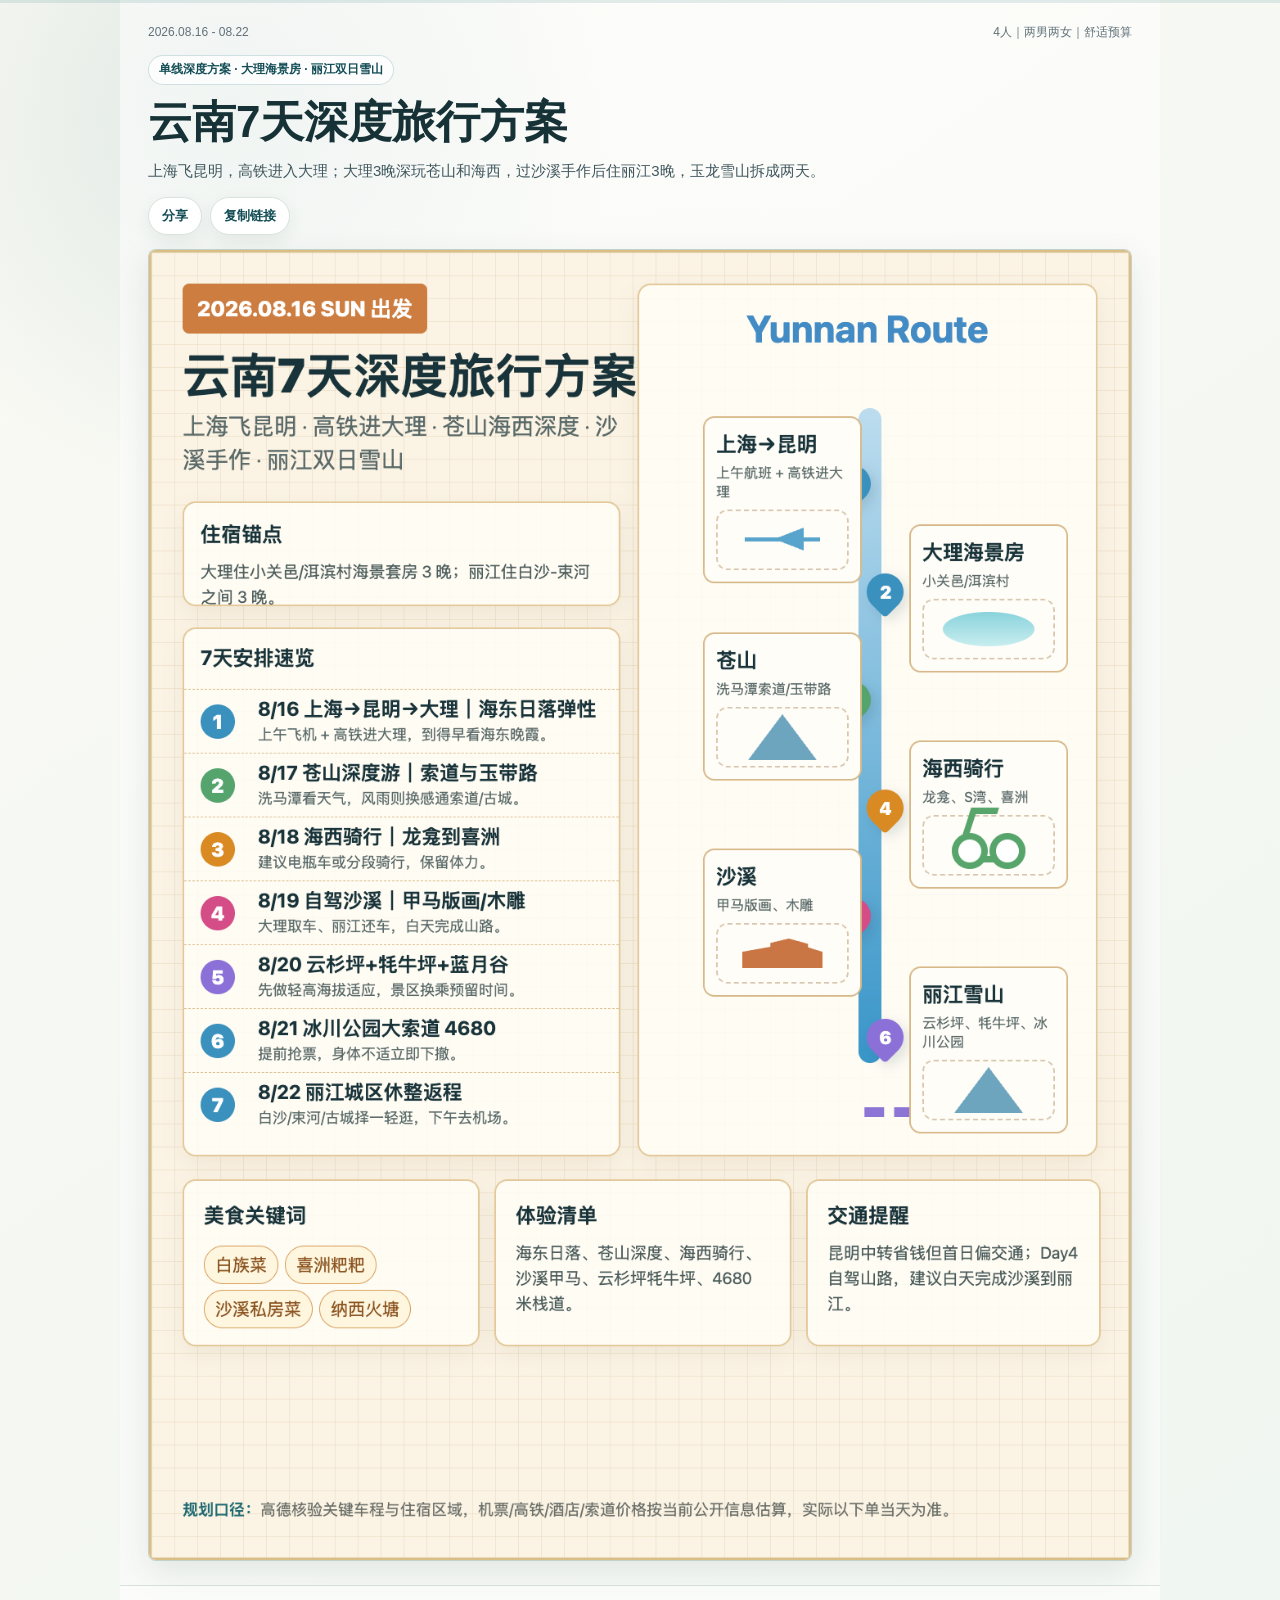
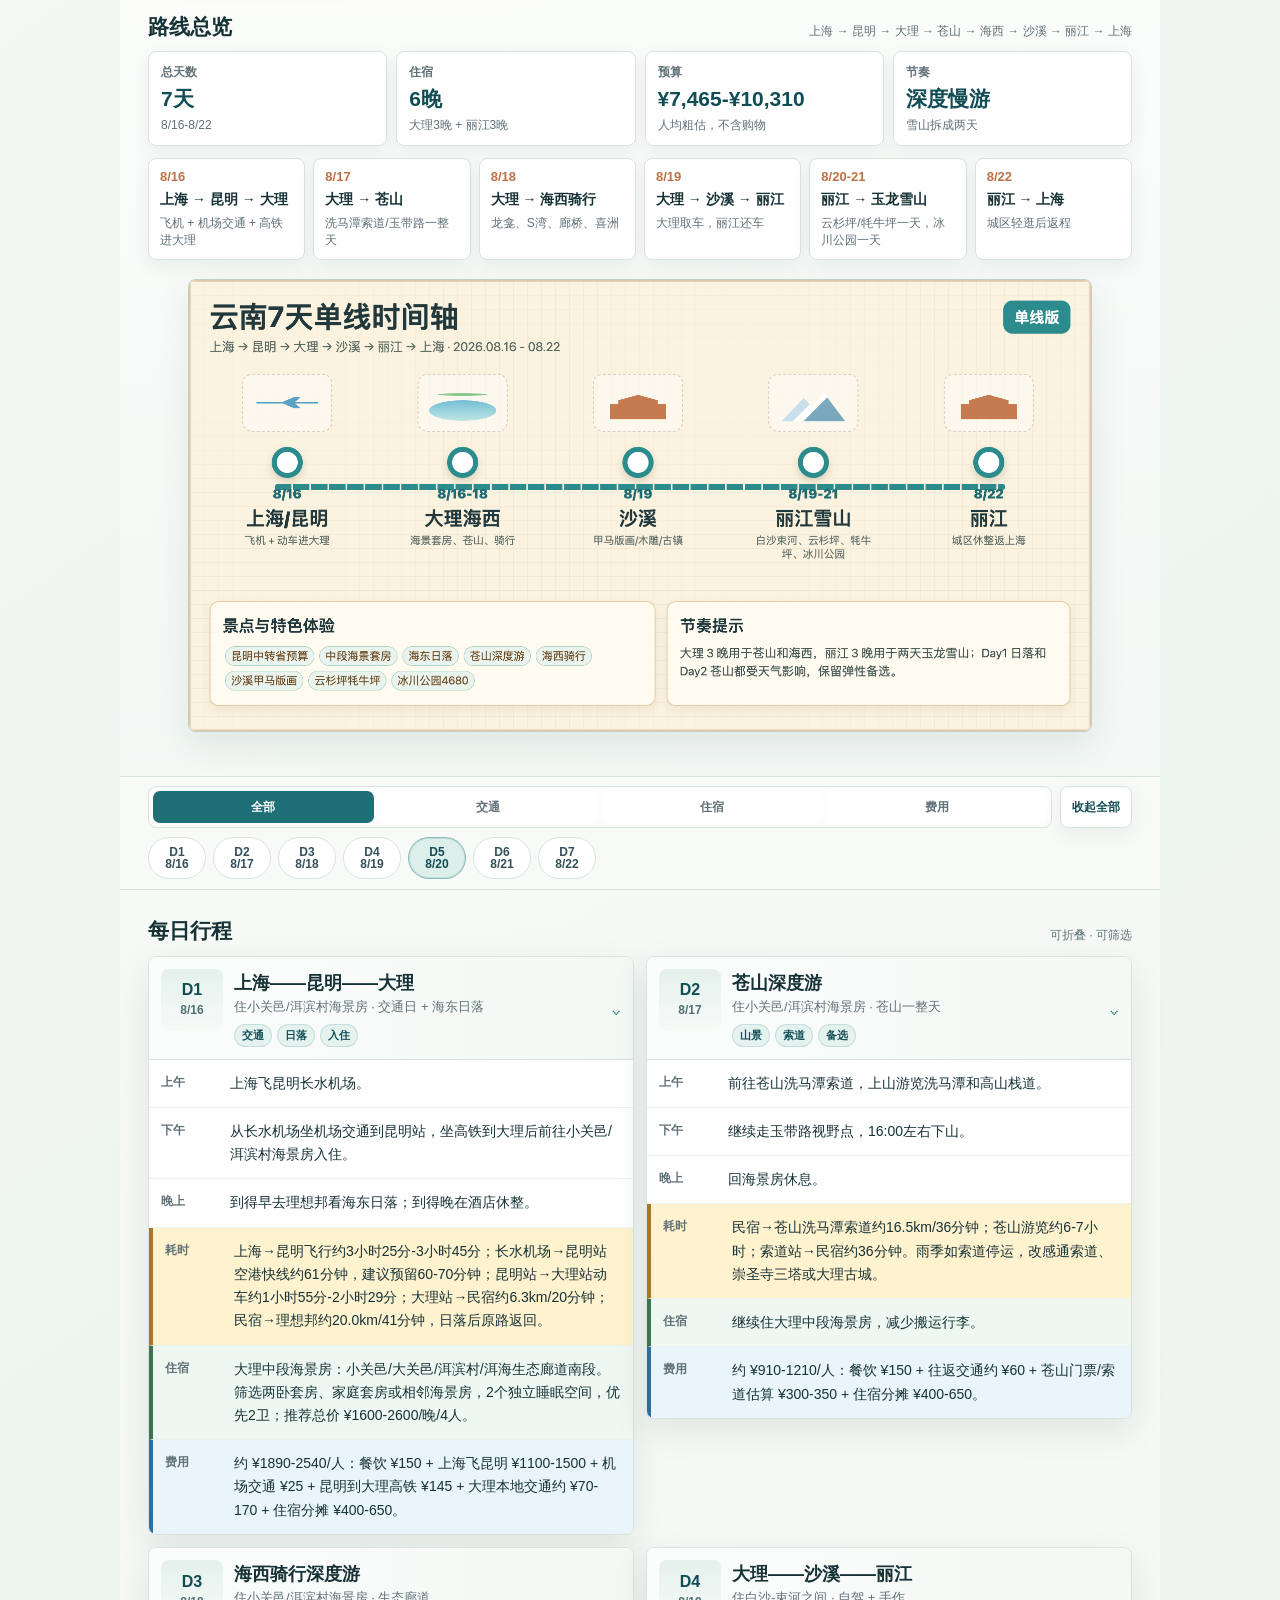
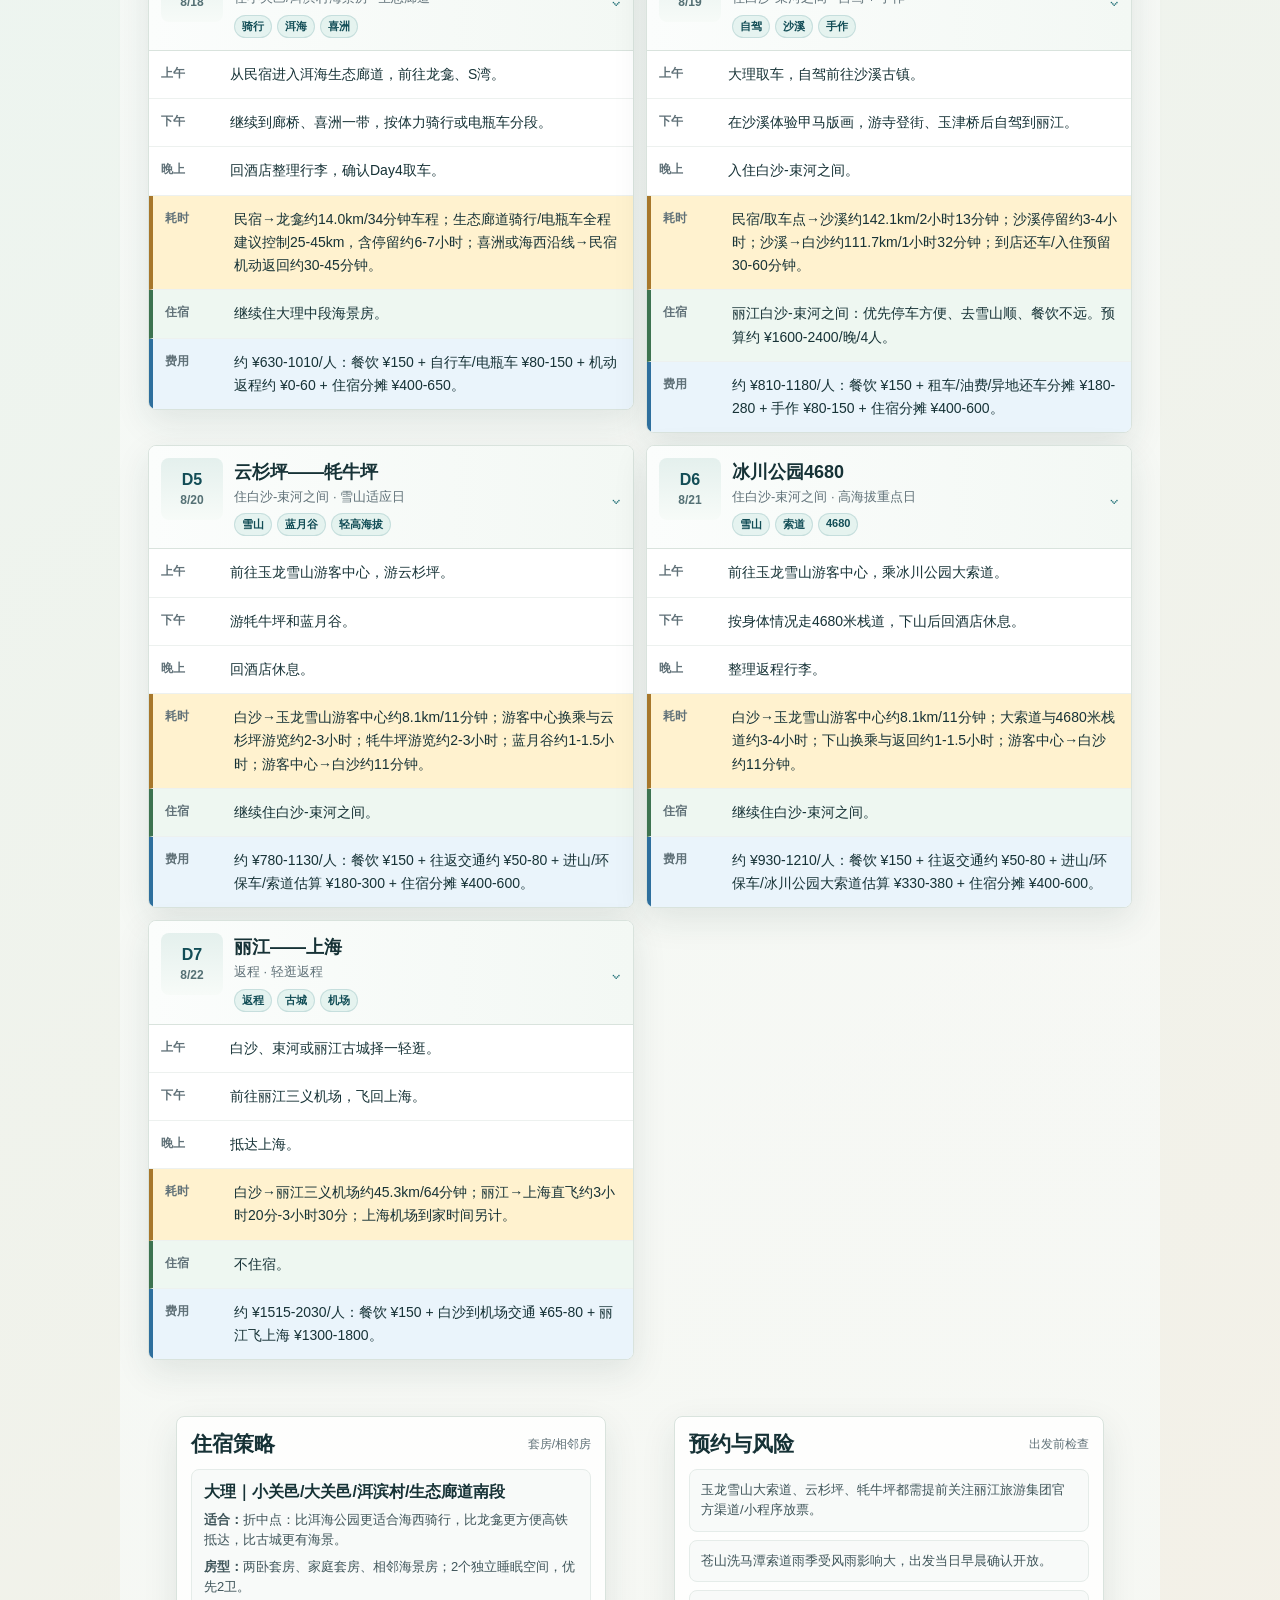
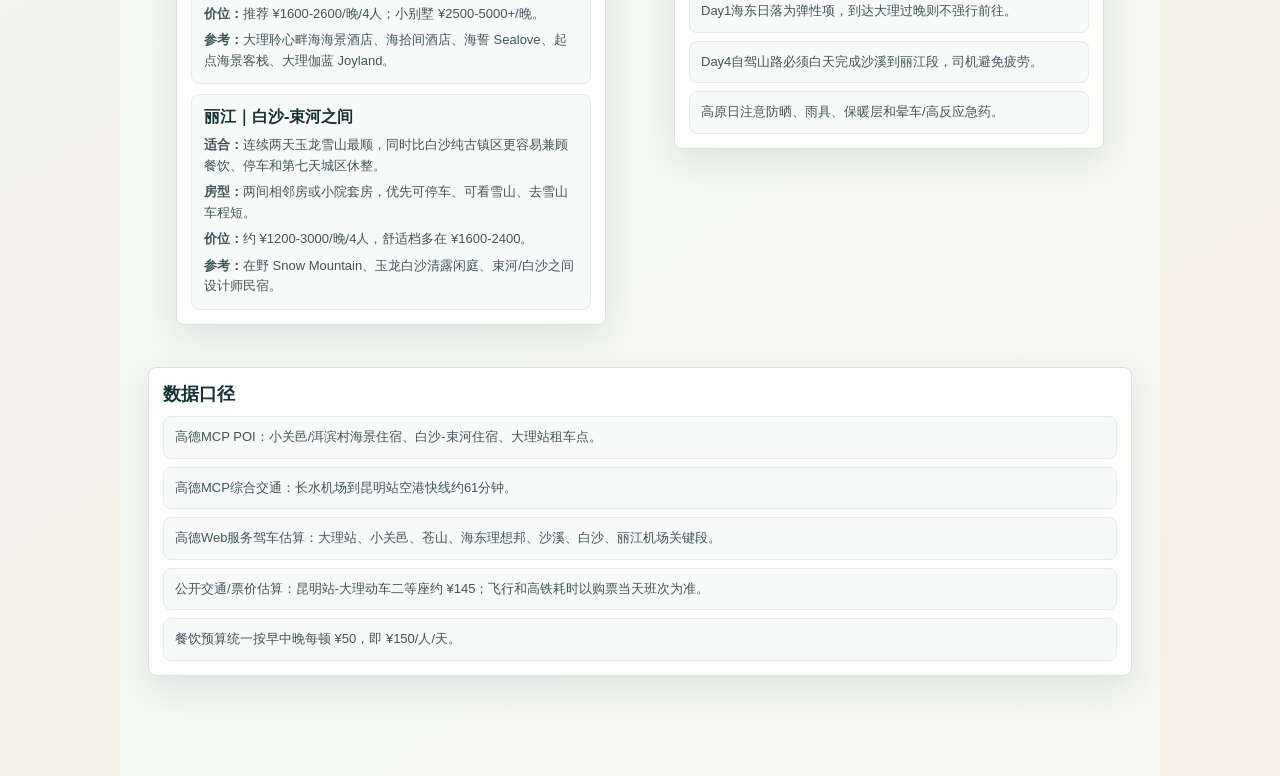
==== commit f74b0392: "Optimize itinerary page experience" ====
--- a/index.html
+++ b/index.html
@@ -1,4 +1,98 @@
 <!doctype html>
-<html lang="zh-CN"><head><meta charset="utf-8" /><meta name="viewport" content="width=device-width, initial-scale=1, viewport-fit=cover" /><title>云南7天深度旅行方案</title><link rel="icon" type="image/png" href="assets/images/favicon.png" />
-<style>:root{--bg:#f5f7f3;--surface:#fff;--ink:#172f35;--muted:#607078;--line:#d9e1db;--teal:#1f6b72;--teal2:#dcecea;--gold:#a77b32;--gold2:#fff4d6;--pine:#3f714f;--blue:#2e5f87;--blue2:#eaf2f8;--paper:#fffaf0;--shadow:0 8px 24px rgba(31,63,61,.08);--radius:8px;font-family:-apple-system,BlinkMacSystemFont,"PingFang SC","Microsoft YaHei",sans-serif}*{box-sizing:border-box}html{scroll-behavior:smooth}body{margin:0;background:linear-gradient(180deg,#fbfaf5 0,#eef5f2 40%,#f7f2ea 100%);color:var(--ink);letter-spacing:0;-webkit-font-smoothing:antialiased}button{font:inherit;color:inherit}a{color:var(--teal);text-decoration:none}img{display:block;max-width:100%}.app{max-width:980px;margin:0 auto;background:linear-gradient(180deg,#f8faf7 0,#f4f7f4 52%,#f7f3eb 100%);min-height:100vh}.top{padding:calc(16px + env(safe-area-inset-top)) 14px 16px;background:linear-gradient(135deg,rgba(255,250,242,.96),rgba(238,246,241,.98) 54%,rgba(232,241,238,.96));border-bottom:1px solid var(--line)}.meta{display:flex;justify-content:space-between;gap:10px;color:var(--muted);font-size:12px;line-height:1.45;margin-bottom:12px}.eyebrow{display:inline-flex;min-height:28px;padding:5px 9px;border:1px solid rgba(31,107,114,.18);border-radius:999px;color:#315d5d;background:rgba(255,255,255,.64);font-size:12px;font-weight:720;margin-bottom:10px}h1{font-size:31px;line-height:1.12;margin:0 0 10px;font-weight:820}.lead{margin:0 0 14px;color:#395057;font-size:14px;line-height:1.62}.planning-img,.timeline-img{border:1px solid rgba(189,204,198,.9);border-radius:var(--radius);background:#fff;box-shadow:var(--shadow);overflow:hidden}.planning-img img,.timeline-img img{width:100%;height:auto}.base-route{display:grid;grid-template-columns:repeat(6,minmax(128px,1fr));gap:8px;margin-top:14px;overflow-x:auto;padding-bottom:2px}.base-step{min-width:128px;min-height:94px;background:rgba(255,255,255,.86);border:1px solid var(--line);border-radius:var(--radius);padding:10px;box-shadow:0 3px 12px rgba(31,63,61,.04)}.base-step b{display:block;color:var(--teal);font-size:15px;margin-bottom:5px}.base-step strong{display:block;font-size:14px;line-height:1.25;margin-bottom:5px}.base-step span{display:block;color:var(--muted);font-size:12px;line-height:1.35}.sticky{position:sticky;top:0;z-index:20;padding:9px 10px;background:rgba(248,250,247,.92);border-bottom:1px solid var(--line);backdrop-filter:blur(16px)}.day-nav{display:flex;gap:7px;overflow-x:auto;scrollbar-width:none}.day-nav::-webkit-scrollbar{display:none}.day-chip{flex:0 0 auto;min-width:46px;height:34px;border:1px solid var(--line);border-radius:999px;background:#fff;color:#395057;font-size:12px;line-height:1.05}.day-chip.active{background:var(--teal2);border-color:#86b7b0;color:#124a51;font-weight:700}section{padding:20px 12px}.section-title{display:flex;align-items:flex-end;justify-content:space-between;gap:10px;margin-bottom:12px}h2{margin:0;font-size:20px;line-height:1.22}.section-title span{color:var(--muted);font-size:12px;white-space:nowrap}.card{background:var(--surface);border:1px solid var(--line);border-radius:var(--radius);padding:12px;box-shadow:var(--shadow)}.timeline{display:grid;gap:12px}.day-card{background:var(--surface);border:1px solid var(--line);border-radius:var(--radius);overflow:hidden;box-shadow:var(--shadow);scroll-margin-top:70px}.day-top{display:grid;grid-template-columns:64px 1fr;gap:10px;padding:12px;border-bottom:1px solid var(--line);background:linear-gradient(90deg,#fbfcfc,#f7fbf8)}.datebox{min-height:58px;border-radius:var(--radius);background:linear-gradient(180deg,#e4f0ed,#f6fbf8);color:#174d55;display:flex;flex-direction:column;align-items:center;justify-content:center;text-align:center;font-weight:760;font-size:14px;line-height:1.2}.datebox small{color:#547074;font-size:11px;font-weight:650;margin-top:2px}.day-title{margin:0 0 5px;font-size:17px;line-height:1.25}.base{color:var(--muted);font-size:12px;line-height:1.4}.slot{display:grid;grid-template-columns:56px 1fr;gap:10px;padding:11px 12px;border-bottom:1px solid #edf1ef}.slot:last-child{border-bottom:0}.slot-name{font-size:12px;color:var(--muted);font-weight:760;padding-top:1px}.slot-text{font-size:14px;line-height:1.62;overflow-wrap:anywhere}.food-row{background:#fffaf0;border-left:4px solid var(--gold)}.drive-row{background:var(--gold2);border-left:4px solid var(--gold)}.hotel-row{background:#eef7f4;border-left:4px solid var(--pine)}.cost-row{background:var(--blue2);border-left:4px solid var(--blue)}.grid{display:grid;gap:10px}.mini-list{display:grid;gap:8px;margin:0;padding:0;list-style:none}.mini-list li{padding:10px;background:#f8faf9;border:1px solid #e5ece9;border-radius:var(--radius);font-size:13px;line-height:1.5}.footer{padding:18px 12px calc(28px + env(safe-area-inset-bottom));color:var(--muted);font-size:12px;line-height:1.6}.top-link{position:fixed;right:12px;bottom:calc(12px + env(safe-area-inset-bottom));z-index:30;width:42px;height:42px;border:1px solid rgba(31,107,114,.25);border-radius:999px;background:rgba(255,255,255,.9);box-shadow:var(--shadow);color:var(--teal);font-size:18px;line-height:1;opacity:0;pointer-events:none;transform:translateY(8px);transition:opacity .18s ease,transform .18s ease}.top-link.show{opacity:1;pointer-events:auto;transform:translateY(0)}@media (min-width:760px){.top{padding-left:28px;padding-right:28px}.base-route{grid-template-columns:repeat(6,1fr);overflow:visible}h1{font-size:40px}section{padding:26px 28px}.timeline,.grid{grid-template-columns:1fr 1fr;align-items:start}.top-link{display:none}}</style></head>
-<body><div class="app"><header class="top"><div class="meta"><span>2026.08.16 - 08.22</span><span>4人｜两男两女｜舒适预算</span></div><div class="eyebrow">单线深度方案 · 大理海景套房 · 丽江双日雪山</div><h1>云南7天深度旅行方案</h1><p class="lead">上海飞昆明，高铁进入大理；大理 3 晚深玩苍山和海西，过沙溪手作后住丽江 3 晚，玉龙雪山拆成两天。</p><figure class="planning-img"><img src="assets/images/yunnan-singleline-planning-map.png" alt="云南7天单线旅行总规划图" /></figure><div class="base-route"><div class="base-step"><b>8/16</b><strong>上海 → 昆明 → 大理</strong><span>上午飞机到昆明，昆明站/南站择优高铁到大理</span></div><div class="base-step"><b>8/17</b><strong>大理 → 苍山</strong><span>苍山洗马潭索道/玉带路一整天</span></div><div class="base-step"><b>8/18</b><strong>大理 → 海西骑行</strong><span>小关邑/洱滨村出发，龙龛、S湾、喜洲</span></div><div class="base-step"><b>8/19</b><strong>大理 → 沙溪 → 丽江</strong><span>大理取车，丽江还车，自驾过沙溪</span></div><div class="base-step"><b>8/20-21</b><strong>丽江 → 玉龙雪山</strong><span>云杉坪/牦牛坪一天，冰川公园一天</span></div><div class="base-step"><b>8/22</b><strong>丽江 → 上海</strong><span>城区休整后返程</span></div></div></header><nav class="sticky"><div class="day-nav" id="dayNav"></div></nav><main><section><div class="section-title"><h2>路线总览</h2><span>大理中段海景套房3晚 + 丽江白沙-束河之间3晚</span></div><div class="timeline-img"><img src="assets/images/timeline-single.png" alt="云南7天单线横版时间轴" /></div></section><section><div class="section-title"><h2>每日行程</h2><span>单线版</span></div><div id="timeline" class="timeline"></div></section><section><div class="section-title"><h2>住宿策略</h2><span>套房/相邻海景房</span></div><div class="grid"><article class="card"><h3>大理｜小关邑/大关邑/洱滨村/生态廊道南段</h3><p class="slot-text"><b>为什么：</b>折中点：比洱海公园更适合海西骑行，比龙龛更方便高铁抵达，比古城更有海景。</p><p class="slot-text"><b>房型：</b>两卧套房、家庭套房、相邻海景房；2个独立睡眠空间，优先2卫。</p><p class="slot-text"><b>价位：</b>推荐 ¥1600-2600/晚/4人；小别墅 ¥2500-5000+/晚。</p><p class="slot-text"><b>参考：</b>大理聆心畔海海景酒店、海拾间酒店、海誓 Sealove、起点海景客栈、大理伽蓝 Joyland。</p></article><article class="card"><h3>丽江｜白沙-束河之间</h3><p class="slot-text"><b>为什么：</b>连续两天玉龙雪山最顺，同时比白沙纯古镇区更容易兼顾餐饮、停车和第七天城区休整。</p><p class="slot-text"><b>房型：</b>两间相邻房或小院套房，优先可停车、可看雪山、去雪山车程短。</p><p class="slot-text"><b>价位：</b>约 ¥1200-3000/晚/4人，舒适档多在 ¥1600-2400。</p><p class="slot-text"><b>参考：</b>在野 Snow Mountain、玉龙白沙清露闲庭、束河/白沙之间设计师民宿。</p></article></div></section><section><div class="section-title"><h2>预约与风险</h2><span>出发前检查</span></div><div class="grid"><article class="card"><h3>预约提醒</h3><ul class="mini-list"><li>玉龙雪山大索道、云杉坪、牦牛坪都需提前关注丽江旅游集团官方渠道/小程序放票。</li><li>苍山洗马潭索道雨季受风雨影响大，出发当日早晨确认开放。</li><li>Day1 海东日落为弹性项，到达大理过晚则不强行前往。</li><li>Day4 自驾山路必须白天完成沙溪到丽江段，司机避免疲劳。</li><li>高原日注意防晒、雨具、保暖层和晕车/高反应急药。</li></ul></article><article class="card"><h3>数据口径</h3><ul class="mini-list"><li>高德 MCP POI：小关邑/洱滨村海景住宿、白沙-束河住宿、大理站租车点。</li><li>高德 Web 服务驾车估算：大理站、小关邑、苍山、海东、沙溪、白沙、丽江机场关键段。</li><li>餐饮统一按早中晚每顿 ¥50，即 ¥150/人/天；机票、高铁和酒店以购票/预订当天为准。</li></ul></article></div></section><footer class="footer">高德 MCP 用于 POI 核验，高德 Web 服务用于缺失驾车时间估算；网页不包含任何 API Key。餐饮按早中晚每顿 ¥50 计入费用；所有机票、高铁、酒店、门票和索道价格为规划估算，最终以购票/预订当天官方渠道为准。</footer></main><button class="top-link" type="button" aria-label="回到顶部">↑</button></div><script id="plan-data" type="application/json">{"meta": {"title": "云南7天深度旅行方案", "dates": "2026.08.16 - 08.22", "people": "4人｜两男两女｜舒适预算", "origin": "上海出发，昆明中转进大理，丽江返程"}, "baseRoute": [["8/16", "上海 → 昆明 → 大理", "上午飞机到昆明，昆明站/南站择优高铁到大理"], ["8/17", "大理 → 苍山", "苍山洗马潭索道/玉带路一整天"], ["8/18", "大理 → 海西骑行", "小关邑/洱滨村出发，龙龛、S湾、喜洲"], ["8/19", "大理 → 沙溪 → 丽江", "大理取车，丽江还车，自驾过沙溪"], ["8/20-21", "丽江 → 玉龙雪山", "云杉坪/牦牛坪一天，冰川公园一天"], ["8/22", "丽江 → 上海", "城区休整后返程"]], "overview": {"planningImage": "assets/images/yunnan-singleline-planning-map.png", "timelineImage": "assets/images/timeline-single.png", "nights": "大理中段海景套房3晚 + 丽江白沙-束河之间3晚", "lodging": "大理优先小关邑/大关邑/洱滨村/生态廊道南段两卧套房或相邻海景房；丽江住白沙-束河之间。"}, "days": [{"date": "8/16 Day1", "title": "上海——昆明——大理", "base": "住小关邑/洱滨村海景房", "morning": "上海飞昆明长水机场。", "afternoon": "从长水机场坐机场交通到昆明站，坐高铁到大理后前往小关邑/洱滨村海景房入住。", "evening": "到得早去理想邦看海东日落；到得晚在酒店休整。", "drive": "上海→昆明飞行约3小时25分-3小时45分；长水机场→昆明站空港快线约61分钟，建议预留60-70分钟；昆明站→大理站动车约1小时55分-2小时29分；大理站→民宿约6.3km/20分钟；民宿→理想邦约20.0km/41分钟，日落后原路返回。", "hotel": "大理中段海景房：小关邑/大关邑/洱滨村/洱海生态廊道南段。筛选两卧套房、家庭套房或相邻海景房，2个独立睡眠空间，优先2卫；推荐总价 ¥1600-2600/晚/4人。", "cost": "约 ¥1890-2540/人：餐饮 ¥150 + 上海飞昆明 ¥1100-1500 + 机场交通 ¥25 + 昆明到大理高铁 ¥145 + 大理本地交通约 ¥70-170 + 住宿分摊 ¥400-650。"}, {"date": "8/17 Day2", "title": "苍山深度游", "base": "住小关邑/洱滨村海景房", "morning": "前往苍山洗马潭索道，上山游览洗马潭和高山栈道。", "afternoon": "继续走玉带路视野点，16:00左右下山。", "evening": "回海景房休息。", "drive": "民宿→苍山洗马潭索道约16.5km/36分钟；苍山游览约6-7小时；索道站→民宿约36分钟。雨季如索道停运，改感通索道、崇圣寺三塔或大理古城。", "hotel": "继续住大理中段海景房，减少搬运行李。", "cost": "约 ¥910-1210/人：餐饮 ¥150 + 往返交通约 ¥60 + 苍山门票/索道估算 ¥300-350 + 住宿分摊 ¥400-650。"}, {"date": "8/18 Day3", "title": "海西骑行深度游", "base": "住小关邑/洱滨村海景房", "morning": "从民宿进入洱海生态廊道，前往龙龛、S湾。", "afternoon": "继续到廊桥、喜洲一带，按体力骑行或电瓶车分段。", "evening": "回酒店整理行李，确认 Day4 取车。", "drive": "民宿→龙龛约14.0km/34分钟车程；生态廊道骑行/电瓶车全程建议控制25-45km，含停留约6-7小时；喜洲或海西沿线→民宿机动返回约30-45分钟。", "hotel": "继续住大理中段海景房。", "cost": "约 ¥630-1010/人：餐饮 ¥150 + 自行车/电瓶车 ¥80-150 + 机动返程约 ¥0-60 + 住宿分摊 ¥400-650。"}, {"date": "8/19 Day4", "title": "大理——沙溪——丽江", "base": "住白沙-束河之间", "morning": "大理取车，自驾前往沙溪古镇。", "afternoon": "在沙溪体验甲马版画，游寺登街、玉津桥后自驾到丽江。", "evening": "入住白沙-束河之间。", "drive": "民宿/取车点→沙溪约142.1km/2小时13分钟；沙溪停留约3-4小时；沙溪→白沙约111.7km/1小时32分钟；到店还车/入住预留30-60分钟。", "hotel": "丽江白沙-束河之间：优先停车方便、去雪山顺、餐饮不远。预算约 ¥1600-2400/晚/4人。", "cost": "约 ¥810-1180/人：餐饮 ¥150 + 租车/油费/异地还车分摊 ¥180-280 + 手作 ¥80-150 + 住宿分摊 ¥400-600。"}, {"date": "8/20 Day5", "title": "云杉坪——牦牛坪", "base": "住白沙-束河之间", "morning": "前往玉龙雪山游客中心，游云杉坪。", "afternoon": "游牦牛坪和蓝月谷。", "evening": "回酒店休息。", "drive": "白沙→玉龙雪山游客中心约8.1km/11分钟；游客中心换乘与云杉坪游览约2-3小时；牦牛坪游览约2-3小时；蓝月谷约1-1.5小时；游客中心→白沙约11分钟。", "hotel": "继续住白沙-束河之间。", "cost": "约 ¥780-1130/人：餐饮 ¥150 + 往返交通约 ¥50-80 + 进山/环保车/索道估算 ¥180-300 + 住宿分摊 ¥400-600。"}, {"date": "8/21 Day6", "title": "冰川公园4680", "base": "住白沙-束河之间", "morning": "前往玉龙雪山游客中心，乘冰川公园大索道。", "afternoon": "按身体情况走4680米栈道，下山后回酒店休息。", "evening": "整理返程行李。", "drive": "白沙→玉龙雪山游客中心约8.1km/11分钟；大索道与4680米栈道约3-4小时；下山换乘与返回约1-1.5小时；游客中心→白沙约11分钟。", "hotel": "继续住白沙-束河之间。", "cost": "约 ¥930-1210/人：餐饮 ¥150 + 往返交通约 ¥50-80 + 进山/环保车/冰川公园大索道估算 ¥330-380 + 住宿分摊 ¥400-600。"}, {"date": "8/22 Day7", "title": "丽江——上海", "base": "返程", "morning": "白沙、束河或丽江古城择一轻逛。", "afternoon": "前往丽江三义机场，飞回上海。", "evening": "抵达上海。", "drive": "白沙→丽江三义机场约45.3km/64分钟；丽江→上海直飞约3小时20分-3小时30分；上海机场到家时间另计。", "hotel": "不住宿。", "cost": "约 ¥1515-2030/人：餐饮 ¥150 + 白沙到机场交通 ¥65-80 + 丽江飞上海 ¥1300-1800。"}], "lodging": [{"area": "大理｜小关邑/大关邑/洱滨村/生态廊道南段", "why": "折中点：比洱海公园更适合海西骑行，比龙龛更方便高铁抵达，比古城更有海景。", "type": "两卧套房、家庭套房、相邻海景房；2个独立睡眠空间，优先2卫。", "price": "推荐 ¥1600-2600/晚/4人；小别墅 ¥2500-5000+/晚。", "examples": "大理聆心畔海海景酒店、海拾间酒店、海誓 Sealove、起点海景客栈、大理伽蓝 Joyland。"}, {"area": "丽江｜白沙-束河之间", "why": "连续两天玉龙雪山最顺，同时比白沙纯古镇区更容易兼顾餐饮、停车和第七天城区休整。", "type": "两间相邻房或小院套房，优先可停车、可看雪山、去雪山车程短。", "price": "约 ¥1200-3000/晚/4人，舒适档多在 ¥1600-2400。", "examples": "在野 Snow Mountain、玉龙白沙清露闲庭、束河/白沙之间设计师民宿。"}], "checks": ["玉龙雪山大索道、云杉坪、牦牛坪都需提前关注丽江旅游集团官方渠道/小程序放票。", "苍山洗马潭索道雨季受风雨影响大，出发当日早晨确认开放。", "Day1 海东日落为弹性项，到达大理过晚则不强行前往。", "Day4 自驾山路必须白天完成沙溪到丽江段，司机避免疲劳。", "高原日注意防晒、雨具、保暖层和晕车/高反应急药。"], "sources": ["高德 MCP POI：小关邑/洱滨村海景住宿、白沙-束河住宿、大理站租车点。", "高德 MCP 综合交通：长水机场到昆明站空港快线约61分钟。", "高德 Web 服务驾车估算：大理站、小关邑、苍山、海东理想邦、沙溪、白沙、丽江机场关键段。", "公开交通/票价估算：昆明站-大理动车二等座约 ¥145；飞行和高铁耗时以购票当天班次为准。", "餐饮预算统一按早中晚每顿 ¥50，即 ¥150/人/天。"]}</script><script>const data=JSON.parse(document.getElementById('plan-data').textContent);const $=s=>document.querySelector(s);const $$=s=>[...document.querySelectorAll(s)];function dayShort(date){const parts=date.split(' ');return [parts[0]||date,parts[1]?parts[1].replace('Day','D'):'' ]}function slot(n,t,c=''){return '<div class="slot '+c+'"><div class="slot-name">'+n+'</div><div class="slot-text">'+t+'</div></div>'}function renderNav(){$('#dayNav').innerHTML=data.days.map((d,i)=>{const [date,day]=dayShort(d.date);return '<button class="day-chip '+(i===0?'active':'')+'" data-target="day-'+i+'">'+day+'<br>'+date+'</button>'}).join('');$$('.day-chip').forEach(btn=>btn.addEventListener('click',()=>{$$('.day-chip').forEach(b=>b.classList.remove('active'));btn.classList.add('active');document.getElementById(btn.dataset.target).scrollIntoView({block:'start',behavior:'smooth'})}))}function renderDays(){$('#timeline').innerHTML=data.days.map((d,i)=>{const [date,day]=dayShort(d.date);return '<article class="day-card" id="day-'+i+'"><div class="day-top"><div class="datebox">'+day+'<small>'+date+'</small></div><div><h3 class="day-title">'+d.title+'</h3><div class="base">'+d.base+'</div></div></div><div class="slots">'+slot('上午',d.morning)+slot('下午',d.afternoon)+slot('晚上',d.evening)+slot('耗时',d.drive,'drive-row')+slot('住宿',d.hotel,'hotel-row')+slot('费用',d.cost,'cost-row')+'</div></article>'}).join('')}function observeDays(){const obs=new IntersectionObserver(entries=>{const v=entries.filter(e=>e.isIntersecting).sort((a,b)=>b.intersectionRatio-a.intersectionRatio)[0];if(!v)return;$$('.day-chip').forEach(chip=>chip.classList.toggle('active',chip.dataset.target===v.target.id))},{rootMargin:'-42% 0px -45% 0px',threshold:[0,.2,.45,.7]});data.days.forEach((_,i)=>obs.observe(document.getElementById('day-'+i)))}renderNav();renderDays();observeDays();$('.top-link').addEventListener('click',()=>window.scrollTo({top:0,behavior:'smooth'}));window.addEventListener('scroll',()=>$('.top-link').classList.toggle('show',window.scrollY>560),{passive:true});</script></body></html>+<html lang="zh-CN">
+<head>
+  <meta charset="utf-8" />
+  <meta name="viewport" content="width=device-width, initial-scale=1, viewport-fit=cover" />
+  <meta name="theme-color" content="#f7f3ea" />
+  <meta name="description" content="云南7天深度旅行方案，手机优先的路线、住宿、耗时和费用总览。" />
+  <title>云南7天深度旅行方案</title>
+  <link rel="icon" type="image/png" href="assets/images/favicon.png" />
+  <link rel="preload" href="assets/css/styles.css" as="style" />
+  <link rel="preload" href="assets/data/itinerary.json" as="fetch" crossorigin="anonymous" />
+  <link rel="preload" href="assets/images/yunnan-singleline-planning-map.png" as="image" />
+  <link rel="stylesheet" href="assets/css/styles.css" />
+</head>
+<body>
+  <div class="scroll-meter" aria-hidden="true"><span id="scrollMeter"></span></div>
+  <div class="app-shell">
+    <header class="hero" id="top">
+      <div class="hero__meta">
+        <span id="tripDates">2026.08.16 - 08.22</span>
+        <span id="tripPeople">4人｜两男两女｜舒适预算</span>
+      </div>
+      <div class="hero__label">单线深度方案 · 大理海景房 · 丽江双日雪山</div>
+      <h1>云南7天深度旅行方案</h1>
+      <p id="tripSummary" class="hero__summary">上海飞昆明，高铁进入大理；大理3晚深玩苍山和海西，过沙溪手作后住丽江3晚，玉龙雪山拆成两天。</p>
+      <div class="hero__actions" aria-label="页面操作">
+        <button class="action-button" type="button" data-action="share">分享</button>
+        <button class="action-button" type="button" data-action="copy">复制链接</button>
+      </div>
+      <div class="hero__image-wrap">
+        <img id="planningImage" src="assets/images/yunnan-singleline-planning-map.png" alt="云南7天单线旅行总规划图" loading="eager" decoding="async" />
+      </div>
+    </header>
+
+    <main>
+      <section class="overview-band" aria-labelledby="overviewTitle">
+        <div class="section-heading">
+          <h2 id="overviewTitle">路线总览</h2>
+          <span id="routeText">上海 → 昆明 → 大理 → 苍山 → 海西 → 沙溪 → 丽江 → 上海</span>
+        </div>
+        <div class="stat-grid" id="statGrid"></div>
+        <div class="route-strip" id="routeStrip" aria-label="基础路线"></div>
+        <figure class="timeline-media">
+          <img id="timelineImage" src="assets/images/timeline-single.png" alt="云南7天单线横版时间轴" loading="lazy" decoding="async" />
+        </figure>
+      </section>
+
+      <nav class="control-bar" aria-label="行程快捷导航">
+        <div class="control-bar__top">
+          <div class="view-tabs" role="tablist" aria-label="日程视图">
+            <button class="view-tab is-active" type="button" data-view="all">全部</button>
+            <button class="view-tab" type="button" data-view="movement">交通</button>
+            <button class="view-tab" type="button" data-view="stay">住宿</button>
+            <button class="view-tab" type="button" data-view="cost">费用</button>
+          </div>
+          <button class="quiet-button" type="button" data-action="expand">展开全部</button>
+        </div>
+        <div class="day-nav" id="dayNav"></div>
+      </nav>
+
+      <section class="itinerary-section" aria-labelledby="dailyTitle">
+        <div class="section-heading">
+          <h2 id="dailyTitle">每日行程</h2>
+          <span>可折叠 · 可筛选</span>
+        </div>
+        <div class="day-list" id="dayList"></div>
+      </section>
+
+      <section class="detail-grid" aria-label="住宿与提醒">
+        <article class="panel">
+          <div class="section-heading section-heading--compact">
+            <h2>住宿策略</h2>
+            <span>套房/相邻房</span>
+          </div>
+          <div class="lodging-list" id="lodgingList"></div>
+        </article>
+        <article class="panel">
+          <div class="section-heading section-heading--compact">
+            <h2>预约与风险</h2>
+            <span>出发前检查</span>
+          </div>
+          <ul class="check-list" id="checkList"></ul>
+        </article>
+      </section>
+
+      <section class="source-panel" aria-labelledby="sourceTitle">
+        <h2 id="sourceTitle">数据口径</h2>
+        <ul id="sourceList"></ul>
+      </section>
+    </main>
+  </div>
+
+  <div class="toast" id="toast" role="status" aria-live="polite"></div>
+  <button class="top-button" id="topButton" type="button" aria-label="回到顶部">↑</button>
+
+  <script src="assets/js/app.js" defer></script>
+</body>
+</html>
--- a/assets/css/styles.css
+++ b/assets/css/styles.css
@@ -0,0 +1,722 @@
+:root {
+  color-scheme: light;
+  --bg: #f4f1e8;
+  --bg-soft: #edf4ef;
+  --surface: rgba(255, 255, 255, 0.9);
+  --surface-solid: #ffffff;
+  --ink: #163236;
+  --muted: #607178;
+  --line: #d9e3dd;
+  --teal: #1f6f76;
+  --teal-deep: #124d56;
+  --mint: #dcefeb;
+  --pine: #3d7350;
+  --sky: #2e6f9d;
+  --sky-soft: #eaf4fb;
+  --clay: #bd7146;
+  --gold: #a7772b;
+  --gold-soft: #fff2cf;
+  --rose: #c94f7c;
+  --shadow: 0 12px 34px rgba(29, 63, 58, 0.1);
+  --shadow-soft: 0 6px 18px rgba(29, 63, 58, 0.07);
+  --radius: 8px;
+  --safe-bottom: env(safe-area-inset-bottom);
+  font-family: -apple-system, BlinkMacSystemFont, "PingFang SC", "Microsoft YaHei", sans-serif;
+}
+
+* {
+  box-sizing: border-box;
+}
+
+html {
+  scroll-behavior: smooth;
+}
+
+body {
+  margin: 0;
+  background:
+    radial-gradient(circle at 18% 2%, rgba(31, 111, 118, 0.12), transparent 24rem),
+    linear-gradient(145deg, #fbfaf4 0%, #edf5f0 48%, #f5efe5 100%);
+  color: var(--ink);
+  letter-spacing: 0;
+  -webkit-font-smoothing: antialiased;
+}
+
+button {
+  font: inherit;
+  color: inherit;
+  -webkit-tap-highlight-color: transparent;
+}
+
+img {
+  display: block;
+  max-width: 100%;
+}
+
+:focus-visible {
+  outline: 3px solid rgba(31, 111, 118, 0.34);
+  outline-offset: 3px;
+}
+
+.scroll-meter {
+  position: fixed;
+  inset: 0 0 auto;
+  z-index: 80;
+  height: 3px;
+  background: rgba(31, 111, 118, 0.12);
+}
+
+.scroll-meter span {
+  display: block;
+  width: 0;
+  height: 100%;
+  background: linear-gradient(90deg, var(--teal), var(--clay));
+  transition: width 120ms linear;
+}
+
+.app-shell {
+  max-width: 1040px;
+  min-height: 100vh;
+  margin: 0 auto;
+  background: linear-gradient(180deg, rgba(255, 255, 255, 0.52), rgba(246, 249, 246, 0.82));
+}
+
+.hero {
+  padding: calc(18px + env(safe-area-inset-top)) 14px 18px;
+  border-bottom: 1px solid var(--line);
+}
+
+.hero__meta {
+  display: flex;
+  justify-content: space-between;
+  gap: 12px;
+  color: var(--muted);
+  font-size: 12px;
+  line-height: 1.4;
+}
+
+.hero__label {
+  display: inline-flex;
+  align-items: center;
+  min-height: 30px;
+  margin: 14px 0 12px;
+  padding: 5px 10px;
+  border: 1px solid rgba(31, 111, 118, 0.2);
+  border-radius: 999px;
+  background: rgba(255, 255, 255, 0.72);
+  color: var(--teal-deep);
+  font-size: 12px;
+  font-weight: 760;
+}
+
+h1,
+h2,
+h3,
+p {
+  margin-top: 0;
+}
+
+h1 {
+  margin-bottom: 12px;
+  font-size: clamp(32px, 8.7vw, 38px);
+  line-height: 1.12;
+  font-weight: 860;
+  word-break: keep-all;
+}
+
+.hero__summary {
+  margin-bottom: 14px;
+  color: #3f565d;
+  font-size: 15px;
+  line-height: 1.68;
+}
+
+.hero__actions {
+  display: flex;
+  gap: 8px;
+  margin-bottom: 14px;
+}
+
+.action-button,
+.quiet-button,
+.view-tab {
+  border: 1px solid var(--line);
+  background: var(--surface-solid);
+  box-shadow: var(--shadow-soft);
+  cursor: pointer;
+}
+
+.action-button {
+  min-height: 38px;
+  padding: 0 13px;
+  border-radius: 999px;
+  color: var(--teal-deep);
+  font-size: 13px;
+  font-weight: 760;
+}
+
+.action-button:active,
+.quiet-button:active,
+.view-tab:active,
+.day-chip:active,
+.top-button:active {
+  transform: translateY(1px);
+}
+
+.hero__image-wrap,
+.timeline-media {
+  overflow: hidden;
+  border: 1px solid rgba(190, 205, 198, 0.9);
+  border-radius: var(--radius);
+  background: var(--surface-solid);
+  box-shadow: var(--shadow);
+}
+
+.hero__image-wrap img,
+.timeline-media img {
+  width: 100%;
+  height: auto;
+}
+
+main {
+  padding-bottom: calc(72px + var(--safe-bottom));
+}
+
+section {
+  padding: 22px 12px;
+}
+
+.section-heading {
+  display: flex;
+  align-items: flex-end;
+  justify-content: space-between;
+  gap: 12px;
+  margin-bottom: 12px;
+}
+
+.section-heading h2 {
+  margin: 0;
+  font-size: 21px;
+  line-height: 1.2;
+}
+
+.section-heading span {
+  max-width: 54%;
+  color: var(--muted);
+  font-size: 12px;
+  line-height: 1.35;
+  text-align: right;
+}
+
+.section-heading--compact {
+  align-items: center;
+}
+
+.overview-band {
+  background: linear-gradient(180deg, rgba(255, 255, 255, 0.42), rgba(238, 247, 243, 0.48));
+}
+
+.stat-grid {
+  display: grid;
+  grid-template-columns: repeat(2, minmax(0, 1fr));
+  gap: 9px;
+  margin-bottom: 12px;
+}
+
+.stat-card {
+  min-height: 88px;
+  padding: 12px;
+  border: 1px solid var(--line);
+  border-radius: var(--radius);
+  background: rgba(255, 255, 255, 0.82);
+  box-shadow: var(--shadow-soft);
+}
+
+.stat-card span {
+  display: block;
+  color: var(--muted);
+  font-size: 12px;
+  font-weight: 700;
+}
+
+.stat-card strong {
+  display: block;
+  margin-top: 7px;
+  color: var(--teal-deep);
+  font-size: 21px;
+  line-height: 1.05;
+}
+
+.stat-card small {
+  display: block;
+  margin-top: 7px;
+  color: var(--muted);
+  font-size: 12px;
+  line-height: 1.35;
+}
+
+.route-strip {
+  display: grid;
+  grid-auto-flow: column;
+  grid-auto-columns: minmax(136px, 1fr);
+  gap: 8px;
+  margin-bottom: 14px;
+  overflow-x: auto;
+  padding-bottom: 3px;
+  scroll-snap-type: x proximity;
+  scrollbar-width: none;
+}
+
+.route-strip::-webkit-scrollbar,
+.day-nav::-webkit-scrollbar {
+  display: none;
+}
+
+.route-step {
+  min-height: 98px;
+  padding: 11px;
+  border: 1px solid var(--line);
+  border-radius: var(--radius);
+  background: rgba(255, 255, 255, 0.86);
+  box-shadow: var(--shadow-soft);
+  scroll-snap-align: start;
+}
+
+.route-step b {
+  display: block;
+  color: var(--clay);
+  font-size: 13px;
+  line-height: 1.1;
+}
+
+.route-step strong {
+  display: block;
+  margin-top: 7px;
+  font-size: 14px;
+  line-height: 1.25;
+}
+
+.route-step span {
+  display: block;
+  margin-top: 6px;
+  color: var(--muted);
+  font-size: 12px;
+  line-height: 1.4;
+}
+
+.control-bar {
+  position: sticky;
+  top: 3px;
+  z-index: 40;
+  padding: 9px 10px 10px;
+  border-block: 1px solid var(--line);
+  background: rgba(248, 250, 247, 0.92);
+  backdrop-filter: blur(18px);
+}
+
+.control-bar__top {
+  display: flex;
+  justify-content: space-between;
+  gap: 8px;
+  margin-bottom: 9px;
+}
+
+.view-tabs {
+  display: grid;
+  grid-template-columns: repeat(4, minmax(0, 1fr));
+  flex: 1;
+  gap: 4px;
+  padding: 4px;
+  border: 1px solid var(--line);
+  border-radius: var(--radius);
+  background: rgba(255, 255, 255, 0.74);
+}
+
+.view-tab {
+  min-height: 32px;
+  border: 0;
+  border-radius: 7px;
+  box-shadow: none;
+  color: var(--muted);
+  font-size: 12px;
+  font-weight: 760;
+}
+
+.view-tab.is-active {
+  background: var(--teal);
+  color: #fff;
+}
+
+.quiet-button {
+  min-width: 72px;
+  min-height: 42px;
+  padding: 0 10px;
+  border-radius: var(--radius);
+  color: var(--teal-deep);
+  font-size: 12px;
+  font-weight: 760;
+}
+
+.day-nav {
+  display: flex;
+  gap: 7px;
+  overflow-x: auto;
+  scroll-snap-type: x proximity;
+  scrollbar-width: none;
+}
+
+.day-chip {
+  flex: 0 0 auto;
+  min-width: 58px;
+  min-height: 42px;
+  border: 1px solid var(--line);
+  border-radius: 999px;
+  background: #fff;
+  color: #355058;
+  font-size: 12px;
+  line-height: 1.05;
+  font-weight: 760;
+  cursor: pointer;
+  scroll-snap-align: center;
+}
+
+.day-chip.is-active {
+  border-color: rgba(31, 111, 118, 0.42);
+  background: var(--mint);
+  color: var(--teal-deep);
+  box-shadow: inset 0 0 0 1px rgba(31, 111, 118, 0.12);
+}
+
+.day-list {
+  display: grid;
+  gap: 12px;
+}
+
+.day-card {
+  overflow: hidden;
+  border: 1px solid var(--line);
+  border-radius: var(--radius);
+  background: var(--surface-solid);
+  box-shadow: var(--shadow);
+  scroll-margin-top: 122px;
+}
+
+.day-card[hidden] {
+  display: none;
+}
+
+.day-button {
+  display: grid;
+  grid-template-columns: 62px 1fr auto;
+  gap: 11px;
+  width: 100%;
+  padding: 12px;
+  border: 0;
+  border-bottom: 1px solid var(--line);
+  background: linear-gradient(90deg, #fbfdfc, #f3f8f4);
+  text-align: left;
+  cursor: pointer;
+}
+
+.date-box {
+  min-height: 62px;
+  border-radius: var(--radius);
+  background: linear-gradient(180deg, #e4f0ed, #f7fbf8);
+  color: var(--teal-deep);
+  display: flex;
+  flex-direction: column;
+  align-items: center;
+  justify-content: center;
+  text-align: center;
+  font-weight: 840;
+  font-size: 16px;
+  line-height: 1.05;
+}
+
+.date-box small {
+  margin-top: 5px;
+  color: #547074;
+  font-size: 12px;
+  font-weight: 720;
+}
+
+.day-title {
+  margin: 3px 0 4px;
+  font-size: 18px;
+  line-height: 1.25;
+}
+
+.day-theme {
+  margin: 0;
+  color: var(--muted);
+  font-size: 13px;
+  line-height: 1.35;
+}
+
+.day-tags {
+  display: flex;
+  flex-wrap: wrap;
+  gap: 5px;
+  margin-top: 8px;
+}
+
+.day-tags span {
+  padding: 3px 7px;
+  border: 1px solid rgba(31, 111, 118, 0.16);
+  border-radius: 999px;
+  color: var(--teal-deep);
+  background: rgba(220, 239, 235, 0.68);
+  font-size: 11px;
+  font-weight: 700;
+}
+
+.chevron {
+  align-self: center;
+  color: var(--teal);
+  font-size: 22px;
+  line-height: 1;
+  transition: transform 180ms ease;
+}
+
+.day-card.is-collapsed .chevron {
+  transform: rotate(-90deg);
+}
+
+.slots {
+  display: grid;
+}
+
+.day-card.is-collapsed .slots {
+  display: none;
+}
+
+.slot {
+  display: grid;
+  grid-template-columns: 58px 1fr;
+  gap: 11px;
+  padding: 12px;
+  border-bottom: 1px solid #edf1ef;
+}
+
+.slot:last-child {
+  border-bottom: 0;
+}
+
+.slot-name {
+  color: var(--muted);
+  font-size: 12px;
+  font-weight: 820;
+  padding-top: 2px;
+}
+
+.slot-text {
+  color: var(--ink);
+  font-size: 14px;
+  line-height: 1.66;
+  overflow-wrap: anywhere;
+}
+
+.slot[data-kind="time"] {
+  border-left: 4px solid var(--gold);
+  background: var(--gold-soft);
+}
+
+.slot[data-kind="stay"] {
+  border-left: 4px solid var(--pine);
+  background: #eef7f1;
+}
+
+.slot[data-kind="cost"] {
+  border-left: 4px solid var(--sky);
+  background: var(--sky-soft);
+}
+
+.detail-grid {
+  display: grid;
+  gap: 12px;
+}
+
+.panel,
+.source-panel {
+  margin: 0 12px 14px;
+  padding: 14px;
+  border: 1px solid var(--line);
+  border-radius: var(--radius);
+  background: rgba(255, 255, 255, 0.86);
+  box-shadow: var(--shadow);
+}
+
+.lodging-list {
+  display: grid;
+  gap: 10px;
+}
+
+.lodging-card {
+  padding: 12px;
+  border: 1px solid #e5ece9;
+  border-radius: var(--radius);
+  background: #f8faf9;
+}
+
+.lodging-card h3 {
+  margin-bottom: 8px;
+  font-size: 16px;
+  line-height: 1.25;
+}
+
+.lodging-card p,
+.source-panel li,
+.check-list li {
+  margin: 0;
+  color: #3f555a;
+  font-size: 13px;
+  line-height: 1.58;
+}
+
+.lodging-card p + p {
+  margin-top: 6px;
+}
+
+.check-list,
+.source-panel ul {
+  display: grid;
+  gap: 8px;
+  margin: 0;
+  padding: 0;
+  list-style: none;
+}
+
+.check-list li,
+.source-panel li {
+  padding: 10px 11px;
+  border: 1px solid #e5ece9;
+  border-radius: var(--radius);
+  background: #f8faf9;
+}
+
+.source-panel h2 {
+  margin-bottom: 10px;
+  font-size: 18px;
+}
+
+.top-button {
+  position: fixed;
+  right: 12px;
+  bottom: calc(12px + var(--safe-bottom));
+  z-index: 70;
+  width: 44px;
+  height: 44px;
+  border: 1px solid rgba(31, 111, 118, 0.24);
+  border-radius: 999px;
+  background: rgba(255, 255, 255, 0.94);
+  box-shadow: var(--shadow);
+  color: var(--teal);
+  font-size: 20px;
+  opacity: 0;
+  pointer-events: none;
+  transform: translateY(8px);
+  transition: opacity 180ms ease, transform 180ms ease;
+}
+
+.top-button.is-visible {
+  opacity: 1;
+  pointer-events: auto;
+  transform: translateY(0);
+}
+
+.toast {
+  position: fixed;
+  left: 50%;
+  bottom: calc(64px + var(--safe-bottom));
+  z-index: 90;
+  max-width: min(330px, calc(100vw - 32px));
+  padding: 10px 13px;
+  border: 1px solid rgba(31, 111, 118, 0.22);
+  border-radius: 999px;
+  background: rgba(22, 50, 54, 0.94);
+  color: #fff;
+  font-size: 13px;
+  line-height: 1.35;
+  opacity: 0;
+  pointer-events: none;
+  transform: translate(-50%, 12px);
+  transition: opacity 180ms ease, transform 180ms ease;
+}
+
+.toast.is-visible {
+  opacity: 1;
+  transform: translate(-50%, 0);
+}
+
+.load-state {
+  padding: 28px 14px;
+  color: var(--muted);
+  font-size: 14px;
+  line-height: 1.6;
+}
+
+@media (prefers-reduced-motion: reduce) {
+  html {
+    scroll-behavior: auto;
+  }
+
+  *,
+  *::before,
+  *::after {
+    transition-duration: 0.01ms !important;
+    animation-duration: 0.01ms !important;
+    animation-iteration-count: 1 !important;
+  }
+}
+
+@media (min-width: 760px) {
+  .hero {
+    padding: calc(24px + env(safe-area-inset-top)) 28px 24px;
+  }
+
+  h1 {
+    max-width: none;
+    font-size: 44px;
+  }
+
+  .hero__summary {
+    max-width: 720px;
+  }
+
+  section {
+    padding: 28px;
+  }
+
+  .stat-grid {
+    grid-template-columns: repeat(4, minmax(0, 1fr));
+  }
+
+  .route-strip {
+    grid-template-columns: repeat(6, 1fr);
+    grid-auto-flow: initial;
+    overflow: visible;
+  }
+
+  .day-list,
+  .detail-grid {
+    grid-template-columns: repeat(2, minmax(0, 1fr));
+    align-items: start;
+  }
+
+  .panel,
+  .source-panel {
+    margin-inline: 28px;
+  }
+
+  .source-panel {
+    margin-bottom: 28px;
+  }
+
+  .control-bar {
+    padding-inline: 28px;
+  }
+
+  .top-button {
+    display: none;
+  }
+}
--- a/assets/css/styles.css
+++ b/assets/css/styles.css
@@ -0,0 +1,722 @@
+:root {
+  color-scheme: light;
+  --bg: #f4f1e8;
+  --bg-soft: #edf4ef;
+  --surface: rgba(255, 255, 255, 0.9);
+  --surface-solid: #ffffff;
+  --ink: #163236;
+  --muted: #607178;
+  --line: #d9e3dd;
+  --teal: #1f6f76;
+  --teal-deep: #124d56;
+  --mint: #dcefeb;
+  --pine: #3d7350;
+  --sky: #2e6f9d;
+  --sky-soft: #eaf4fb;
+  --clay: #bd7146;
+  --gold: #a7772b;
+  --gold-soft: #fff2cf;
+  --rose: #c94f7c;
+  --shadow: 0 12px 34px rgba(29, 63, 58, 0.1);
+  --shadow-soft: 0 6px 18px rgba(29, 63, 58, 0.07);
+  --radius: 8px;
+  --safe-bottom: env(safe-area-inset-bottom);
+  font-family: -apple-system, BlinkMacSystemFont, "PingFang SC", "Microsoft YaHei", sans-serif;
+}
+
+* {
+  box-sizing: border-box;
+}
+
+html {
+  scroll-behavior: smooth;
+}
+
+body {
+  margin: 0;
+  background:
+    radial-gradient(circle at 18% 2%, rgba(31, 111, 118, 0.12), transparent 24rem),
+    linear-gradient(145deg, #fbfaf4 0%, #edf5f0 48%, #f5efe5 100%);
+  color: var(--ink);
+  letter-spacing: 0;
+  -webkit-font-smoothing: antialiased;
+}
+
+button {
+  font: inherit;
+  color: inherit;
+  -webkit-tap-highlight-color: transparent;
+}
+
+img {
+  display: block;
+  max-width: 100%;
+}
+
+:focus-visible {
+  outline: 3px solid rgba(31, 111, 118, 0.34);
+  outline-offset: 3px;
+}
+
+.scroll-meter {
+  position: fixed;
+  inset: 0 0 auto;
+  z-index: 80;
+  height: 3px;
+  background: rgba(31, 111, 118, 0.12);
+}
+
+.scroll-meter span {
+  display: block;
+  width: 0;
+  height: 100%;
+  background: linear-gradient(90deg, var(--teal), var(--clay));
+  transition: width 120ms linear;
+}
+
+.app-shell {
+  max-width: 1040px;
+  min-height: 100vh;
+  margin: 0 auto;
+  background: linear-gradient(180deg, rgba(255, 255, 255, 0.52), rgba(246, 249, 246, 0.82));
+}
+
+.hero {
+  padding: calc(18px + env(safe-area-inset-top)) 14px 18px;
+  border-bottom: 1px solid var(--line);
+}
+
+.hero__meta {
+  display: flex;
+  justify-content: space-between;
+  gap: 12px;
+  color: var(--muted);
+  font-size: 12px;
+  line-height: 1.4;
+}
+
+.hero__label {
+  display: inline-flex;
+  align-items: center;
+  min-height: 30px;
+  margin: 14px 0 12px;
+  padding: 5px 10px;
+  border: 1px solid rgba(31, 111, 118, 0.2);
+  border-radius: 999px;
+  background: rgba(255, 255, 255, 0.72);
+  color: var(--teal-deep);
+  font-size: 12px;
+  font-weight: 760;
+}
+
+h1,
+h2,
+h3,
+p {
+  margin-top: 0;
+}
+
+h1 {
+  margin-bottom: 12px;
+  font-size: clamp(32px, 8.7vw, 38px);
+  line-height: 1.12;
+  font-weight: 860;
+  word-break: keep-all;
+}
+
+.hero__summary {
+  margin-bottom: 14px;
+  color: #3f565d;
+  font-size: 15px;
+  line-height: 1.68;
+}
+
+.hero__actions {
+  display: flex;
+  gap: 8px;
+  margin-bottom: 14px;
+}
+
+.action-button,
+.quiet-button,
+.view-tab {
+  border: 1px solid var(--line);
+  background: var(--surface-solid);
+  box-shadow: var(--shadow-soft);
+  cursor: pointer;
+}
+
+.action-button {
+  min-height: 38px;
+  padding: 0 13px;
+  border-radius: 999px;
+  color: var(--teal-deep);
+  font-size: 13px;
+  font-weight: 760;
+}
+
+.action-button:active,
+.quiet-button:active,
+.view-tab:active,
+.day-chip:active,
+.top-button:active {
+  transform: translateY(1px);
+}
+
+.hero__image-wrap,
+.timeline-media {
+  overflow: hidden;
+  border: 1px solid rgba(190, 205, 198, 0.9);
+  border-radius: var(--radius);
+  background: var(--surface-solid);
+  box-shadow: var(--shadow);
+}
+
+.hero__image-wrap img,
+.timeline-media img {
+  width: 100%;
+  height: auto;
+}
+
+main {
+  padding-bottom: calc(72px + var(--safe-bottom));
+}
+
+section {
+  padding: 22px 12px;
+}
+
+.section-heading {
+  display: flex;
+  align-items: flex-end;
+  justify-content: space-between;
+  gap: 12px;
+  margin-bottom: 12px;
+}
+
+.section-heading h2 {
+  margin: 0;
+  font-size: 21px;
+  line-height: 1.2;
+}
+
+.section-heading span {
+  max-width: 54%;
+  color: var(--muted);
+  font-size: 12px;
+  line-height: 1.35;
+  text-align: right;
+}
+
+.section-heading--compact {
+  align-items: center;
+}
+
+.overview-band {
+  background: linear-gradient(180deg, rgba(255, 255, 255, 0.42), rgba(238, 247, 243, 0.48));
+}
+
+.stat-grid {
+  display: grid;
+  grid-template-columns: repeat(2, minmax(0, 1fr));
+  gap: 9px;
+  margin-bottom: 12px;
+}
+
+.stat-card {
+  min-height: 88px;
+  padding: 12px;
+  border: 1px solid var(--line);
+  border-radius: var(--radius);
+  background: rgba(255, 255, 255, 0.82);
+  box-shadow: var(--shadow-soft);
+}
+
+.stat-card span {
+  display: block;
+  color: var(--muted);
+  font-size: 12px;
+  font-weight: 700;
+}
+
+.stat-card strong {
+  display: block;
+  margin-top: 7px;
+  color: var(--teal-deep);
+  font-size: 21px;
+  line-height: 1.05;
+}
+
+.stat-card small {
+  display: block;
+  margin-top: 7px;
+  color: var(--muted);
+  font-size: 12px;
+  line-height: 1.35;
+}
+
+.route-strip {
+  display: grid;
+  grid-auto-flow: column;
+  grid-auto-columns: minmax(136px, 1fr);
+  gap: 8px;
+  margin-bottom: 14px;
+  overflow-x: auto;
+  padding-bottom: 3px;
+  scroll-snap-type: x proximity;
+  scrollbar-width: none;
+}
+
+.route-strip::-webkit-scrollbar,
+.day-nav::-webkit-scrollbar {
+  display: none;
+}
+
+.route-step {
+  min-height: 98px;
+  padding: 11px;
+  border: 1px solid var(--line);
+  border-radius: var(--radius);
+  background: rgba(255, 255, 255, 0.86);
+  box-shadow: var(--shadow-soft);
+  scroll-snap-align: start;
+}
+
+.route-step b {
+  display: block;
+  color: var(--clay);
+  font-size: 13px;
+  line-height: 1.1;
+}
+
+.route-step strong {
+  display: block;
+  margin-top: 7px;
+  font-size: 14px;
+  line-height: 1.25;
+}
+
+.route-step span {
+  display: block;
+  margin-top: 6px;
+  color: var(--muted);
+  font-size: 12px;
+  line-height: 1.4;
+}
+
+.control-bar {
+  position: sticky;
+  top: 3px;
+  z-index: 40;
+  padding: 9px 10px 10px;
+  border-block: 1px solid var(--line);
+  background: rgba(248, 250, 247, 0.92);
+  backdrop-filter: blur(18px);
+}
+
+.control-bar__top {
+  display: flex;
+  justify-content: space-between;
+  gap: 8px;
+  margin-bottom: 9px;
+}
+
+.view-tabs {
+  display: grid;
+  grid-template-columns: repeat(4, minmax(0, 1fr));
+  flex: 1;
+  gap: 4px;
+  padding: 4px;
+  border: 1px solid var(--line);
+  border-radius: var(--radius);
+  background: rgba(255, 255, 255, 0.74);
+}
+
+.view-tab {
+  min-height: 32px;
+  border: 0;
+  border-radius: 7px;
+  box-shadow: none;
+  color: var(--muted);
+  font-size: 12px;
+  font-weight: 760;
+}
+
+.view-tab.is-active {
+  background: var(--teal);
+  color: #fff;
+}
+
+.quiet-button {
+  min-width: 72px;
+  min-height: 42px;
+  padding: 0 10px;
+  border-radius: var(--radius);
+  color: var(--teal-deep);
+  font-size: 12px;
+  font-weight: 760;
+}
+
+.day-nav {
+  display: flex;
+  gap: 7px;
+  overflow-x: auto;
+  scroll-snap-type: x proximity;
+  scrollbar-width: none;
+}
+
+.day-chip {
+  flex: 0 0 auto;
+  min-width: 58px;
+  min-height: 42px;
+  border: 1px solid var(--line);
+  border-radius: 999px;
+  background: #fff;
+  color: #355058;
+  font-size: 12px;
+  line-height: 1.05;
+  font-weight: 760;
+  cursor: pointer;
+  scroll-snap-align: center;
+}
+
+.day-chip.is-active {
+  border-color: rgba(31, 111, 118, 0.42);
+  background: var(--mint);
+  color: var(--teal-deep);
+  box-shadow: inset 0 0 0 1px rgba(31, 111, 118, 0.12);
+}
+
+.day-list {
+  display: grid;
+  gap: 12px;
+}
+
+.day-card {
+  overflow: hidden;
+  border: 1px solid var(--line);
+  border-radius: var(--radius);
+  background: var(--surface-solid);
+  box-shadow: var(--shadow);
+  scroll-margin-top: 122px;
+}
+
+.day-card[hidden] {
+  display: none;
+}
+
+.day-button {
+  display: grid;
+  grid-template-columns: 62px 1fr auto;
+  gap: 11px;
+  width: 100%;
+  padding: 12px;
+  border: 0;
+  border-bottom: 1px solid var(--line);
+  background: linear-gradient(90deg, #fbfdfc, #f3f8f4);
+  text-align: left;
+  cursor: pointer;
+}
+
+.date-box {
+  min-height: 62px;
+  border-radius: var(--radius);
+  background: linear-gradient(180deg, #e4f0ed, #f7fbf8);
+  color: var(--teal-deep);
+  display: flex;
+  flex-direction: column;
+  align-items: center;
+  justify-content: center;
+  text-align: center;
+  font-weight: 840;
+  font-size: 16px;
+  line-height: 1.05;
+}
+
+.date-box small {
+  margin-top: 5px;
+  color: #547074;
+  font-size: 12px;
+  font-weight: 720;
+}
+
+.day-title {
+  margin: 3px 0 4px;
+  font-size: 18px;
+  line-height: 1.25;
+}
+
+.day-theme {
+  margin: 0;
+  color: var(--muted);
+  font-size: 13px;
+  line-height: 1.35;
+}
+
+.day-tags {
+  display: flex;
+  flex-wrap: wrap;
+  gap: 5px;
+  margin-top: 8px;
+}
+
+.day-tags span {
+  padding: 3px 7px;
+  border: 1px solid rgba(31, 111, 118, 0.16);
+  border-radius: 999px;
+  color: var(--teal-deep);
+  background: rgba(220, 239, 235, 0.68);
+  font-size: 11px;
+  font-weight: 700;
+}
+
+.chevron {
+  align-self: center;
+  color: var(--teal);
+  font-size: 22px;
+  line-height: 1;
+  transition: transform 180ms ease;
+}
+
+.day-card.is-collapsed .chevron {
+  transform: rotate(-90deg);
+}
+
+.slots {
+  display: grid;
+}
+
+.day-card.is-collapsed .slots {
+  display: none;
+}
+
+.slot {
+  display: grid;
+  grid-template-columns: 58px 1fr;
+  gap: 11px;
+  padding: 12px;
+  border-bottom: 1px solid #edf1ef;
+}
+
+.slot:last-child {
+  border-bottom: 0;
+}
+
+.slot-name {
+  color: var(--muted);
+  font-size: 12px;
+  font-weight: 820;
+  padding-top: 2px;
+}
+
+.slot-text {
+  color: var(--ink);
+  font-size: 14px;
+  line-height: 1.66;
+  overflow-wrap: anywhere;
+}
+
+.slot[data-kind="time"] {
+  border-left: 4px solid var(--gold);
+  background: var(--gold-soft);
+}
+
+.slot[data-kind="stay"] {
+  border-left: 4px solid var(--pine);
+  background: #eef7f1;
+}
+
+.slot[data-kind="cost"] {
+  border-left: 4px solid var(--sky);
+  background: var(--sky-soft);
+}
+
+.detail-grid {
+  display: grid;
+  gap: 12px;
+}
+
+.panel,
+.source-panel {
+  margin: 0 12px 14px;
+  padding: 14px;
+  border: 1px solid var(--line);
+  border-radius: var(--radius);
+  background: rgba(255, 255, 255, 0.86);
+  box-shadow: var(--shadow);
+}
+
+.lodging-list {
+  display: grid;
+  gap: 10px;
+}
+
+.lodging-card {
+  padding: 12px;
+  border: 1px solid #e5ece9;
+  border-radius: var(--radius);
+  background: #f8faf9;
+}
+
+.lodging-card h3 {
+  margin-bottom: 8px;
+  font-size: 16px;
+  line-height: 1.25;
+}
+
+.lodging-card p,
+.source-panel li,
+.check-list li {
+  margin: 0;
+  color: #3f555a;
+  font-size: 13px;
+  line-height: 1.58;
+}
+
+.lodging-card p + p {
+  margin-top: 6px;
+}
+
+.check-list,
+.source-panel ul {
+  display: grid;
+  gap: 8px;
+  margin: 0;
+  padding: 0;
+  list-style: none;
+}
+
+.check-list li,
+.source-panel li {
+  padding: 10px 11px;
+  border: 1px solid #e5ece9;
+  border-radius: var(--radius);
+  background: #f8faf9;
+}
+
+.source-panel h2 {
+  margin-bottom: 10px;
+  font-size: 18px;
+}
+
+.top-button {
+  position: fixed;
+  right: 12px;
+  bottom: calc(12px + var(--safe-bottom));
+  z-index: 70;
+  width: 44px;
+  height: 44px;
+  border: 1px solid rgba(31, 111, 118, 0.24);
+  border-radius: 999px;
+  background: rgba(255, 255, 255, 0.94);
+  box-shadow: var(--shadow);
+  color: var(--teal);
+  font-size: 20px;
+  opacity: 0;
+  pointer-events: none;
+  transform: translateY(8px);
+  transition: opacity 180ms ease, transform 180ms ease;
+}
+
+.top-button.is-visible {
+  opacity: 1;
+  pointer-events: auto;
+  transform: translateY(0);
+}
+
+.toast {
+  position: fixed;
+  left: 50%;
+  bottom: calc(64px + var(--safe-bottom));
+  z-index: 90;
+  max-width: min(330px, calc(100vw - 32px));
+  padding: 10px 13px;
+  border: 1px solid rgba(31, 111, 118, 0.22);
+  border-radius: 999px;
+  background: rgba(22, 50, 54, 0.94);
+  color: #fff;
+  font-size: 13px;
+  line-height: 1.35;
+  opacity: 0;
+  pointer-events: none;
+  transform: translate(-50%, 12px);
+  transition: opacity 180ms ease, transform 180ms ease;
+}
+
+.toast.is-visible {
+  opacity: 1;
+  transform: translate(-50%, 0);
+}
+
+.load-state {
+  padding: 28px 14px;
+  color: var(--muted);
+  font-size: 14px;
+  line-height: 1.6;
+}
+
+@media (prefers-reduced-motion: reduce) {
+  html {
+    scroll-behavior: auto;
+  }
+
+  *,
+  *::before,
+  *::after {
+    transition-duration: 0.01ms !important;
+    animation-duration: 0.01ms !important;
+    animation-iteration-count: 1 !important;
+  }
+}
+
+@media (min-width: 760px) {
+  .hero {
+    padding: calc(24px + env(safe-area-inset-top)) 28px 24px;
+  }
+
+  h1 {
+    max-width: none;
+    font-size: 44px;
+  }
+
+  .hero__summary {
+    max-width: 720px;
+  }
+
+  section {
+    padding: 28px;
+  }
+
+  .stat-grid {
+    grid-template-columns: repeat(4, minmax(0, 1fr));
+  }
+
+  .route-strip {
+    grid-template-columns: repeat(6, 1fr);
+    grid-auto-flow: initial;
+    overflow: visible;
+  }
+
+  .day-list,
+  .detail-grid {
+    grid-template-columns: repeat(2, minmax(0, 1fr));
+    align-items: start;
+  }
+
+  .panel,
+  .source-panel {
+    margin-inline: 28px;
+  }
+
+  .source-panel {
+    margin-bottom: 28px;
+  }
+
+  .control-bar {
+    padding-inline: 28px;
+  }
+
+  .top-button {
+    display: none;
+  }
+}
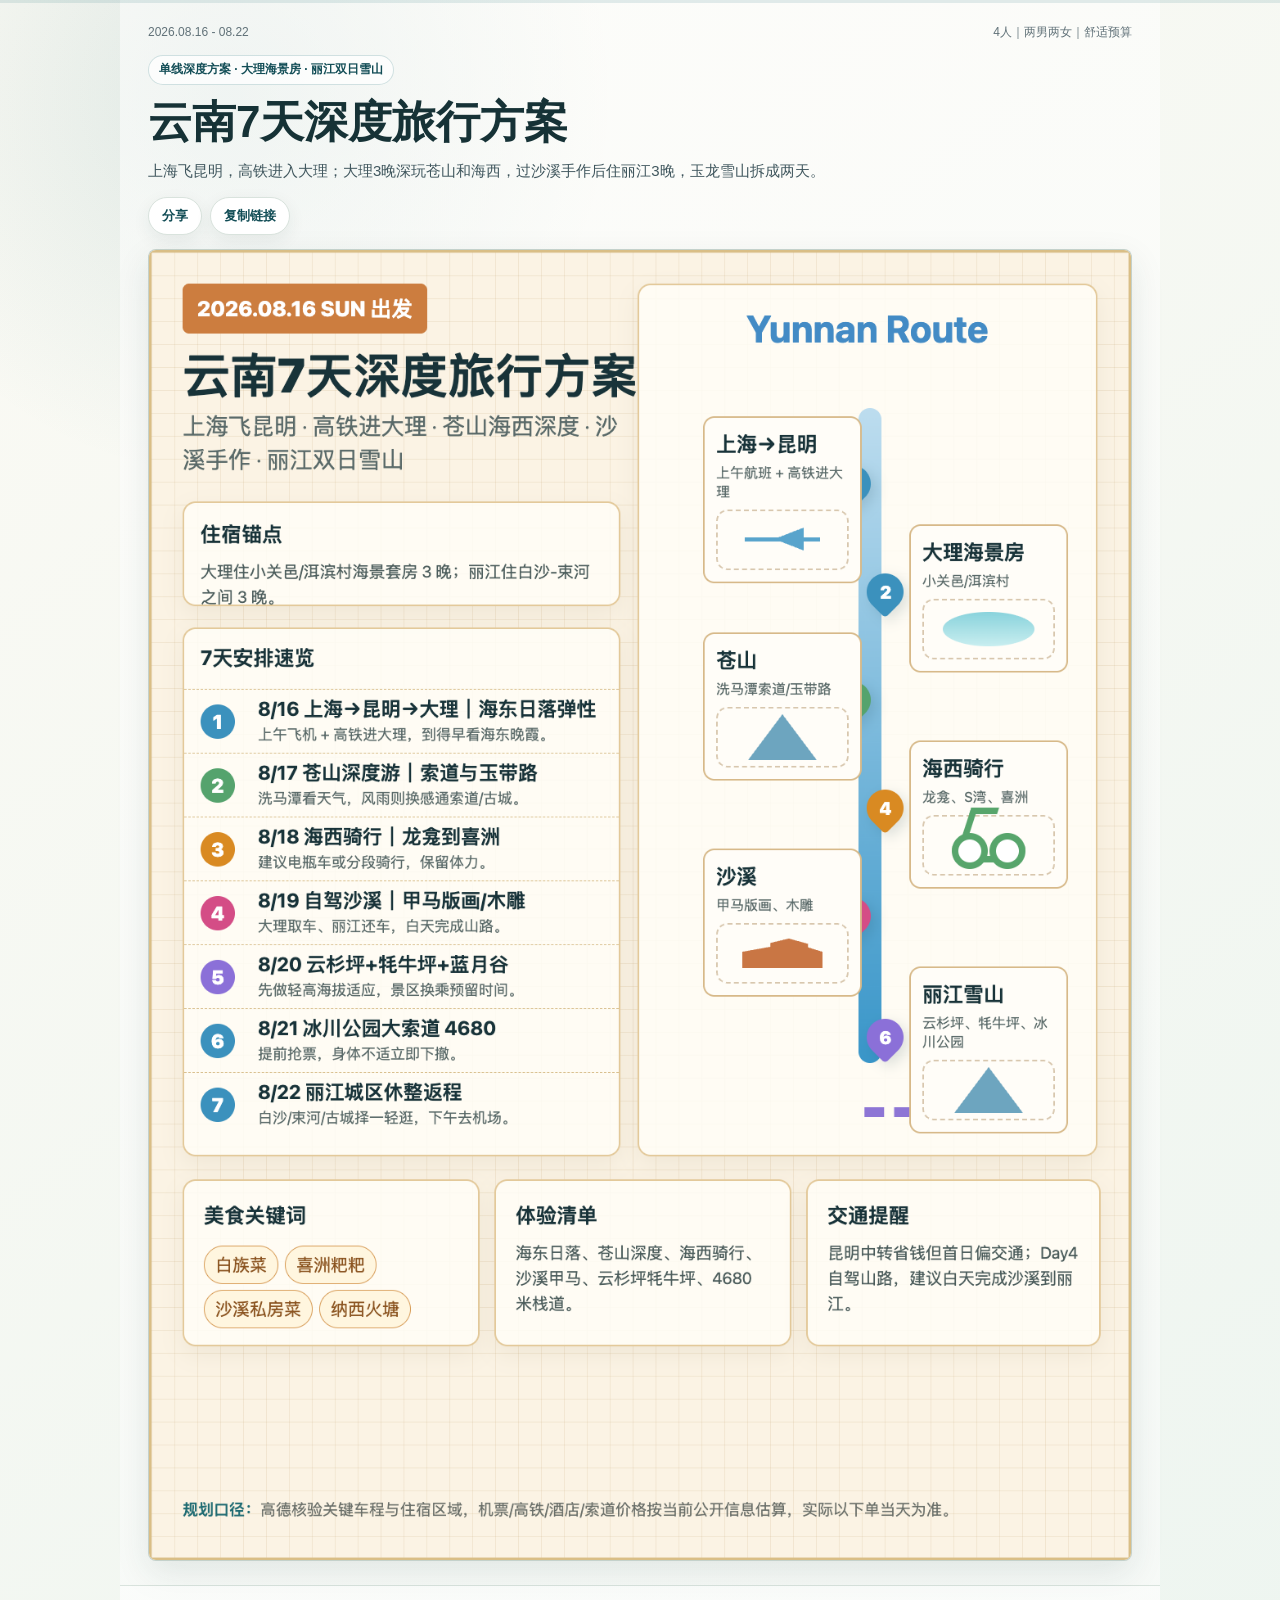
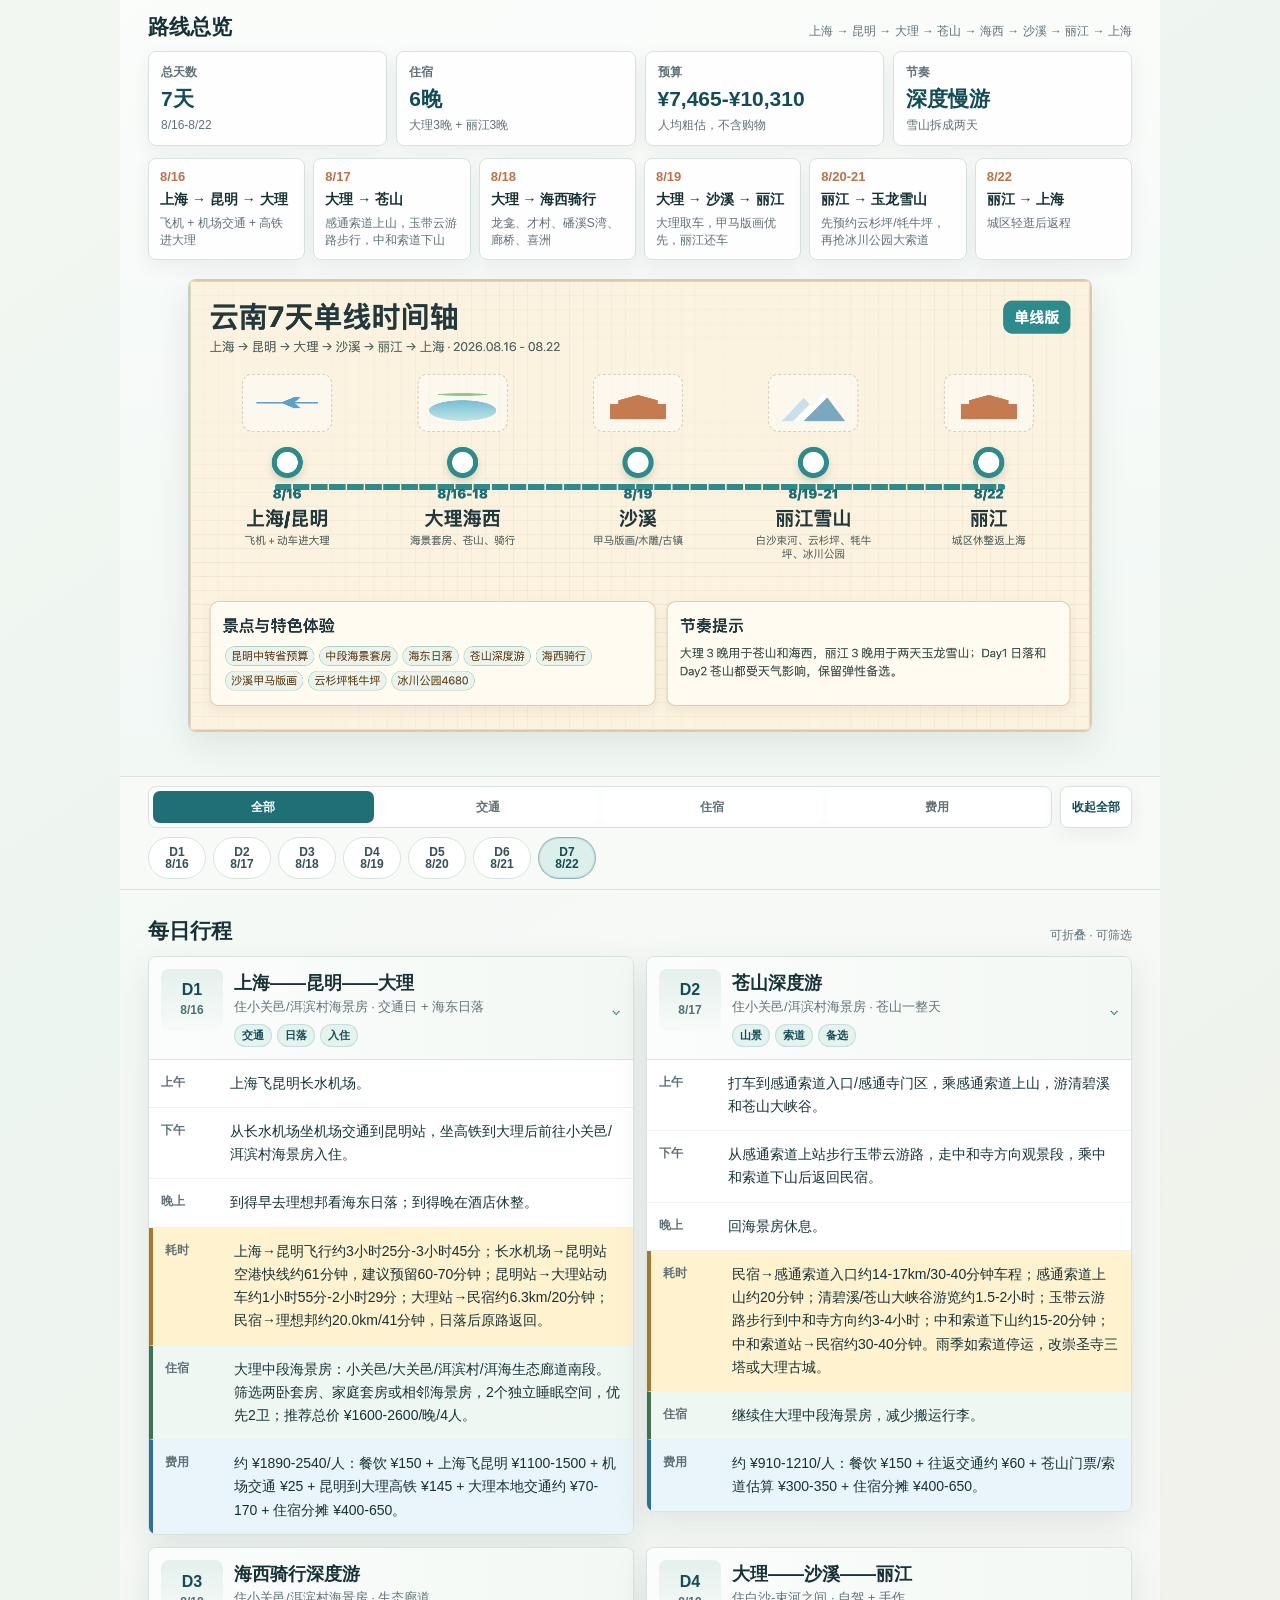
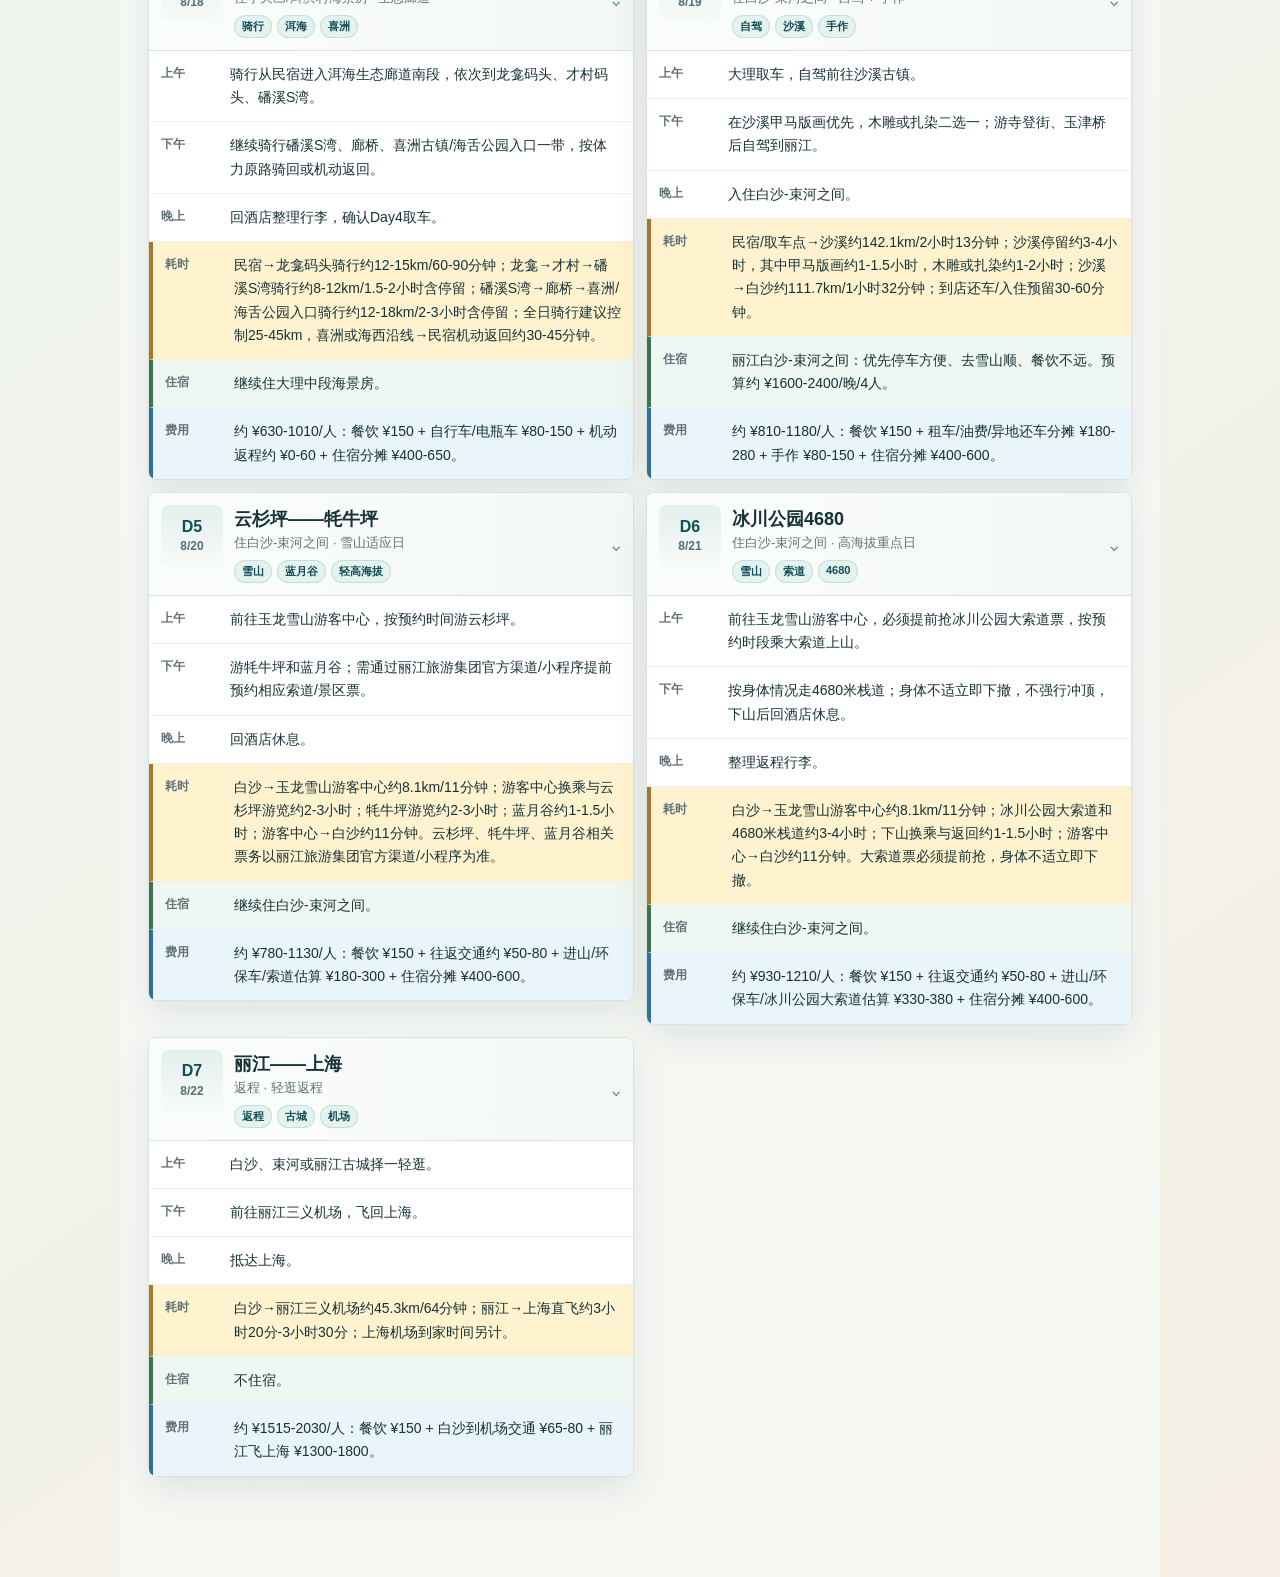
==== commit 44ae20e5: "Refine itinerary details" ====
--- a/index.html
+++ b/index.html
@@ -66,27 +66,6 @@
         <div class="day-list" id="dayList"></div>
       </section>
 
-      <section class="detail-grid" aria-label="住宿与提醒">
-        <article class="panel">
-          <div class="section-heading section-heading--compact">
-            <h2>住宿策略</h2>
-            <span>套房/相邻房</span>
-          </div>
-          <div class="lodging-list" id="lodgingList"></div>
-        </article>
-        <article class="panel">
-          <div class="section-heading section-heading--compact">
-            <h2>预约与风险</h2>
-            <span>出发前检查</span>
-          </div>
-          <ul class="check-list" id="checkList"></ul>
-        </article>
-      </section>
-
-      <section class="source-panel" aria-labelledby="sourceTitle">
-        <h2 id="sourceTitle">数据口径</h2>
-        <ul id="sourceList"></ul>
-      </section>
     </main>
   </div>
 
--- a/assets/css/styles.css
+++ b/assets/css/styles.css
@@ -531,74 +531,6 @@
   background: var(--sky-soft);
 }
 
-.detail-grid {
-  display: grid;
-  gap: 12px;
-}
-
-.panel,
-.source-panel {
-  margin: 0 12px 14px;
-  padding: 14px;
-  border: 1px solid var(--line);
-  border-radius: var(--radius);
-  background: rgba(255, 255, 255, 0.86);
-  box-shadow: var(--shadow);
-}
-
-.lodging-list {
-  display: grid;
-  gap: 10px;
-}
-
-.lodging-card {
-  padding: 12px;
-  border: 1px solid #e5ece9;
-  border-radius: var(--radius);
-  background: #f8faf9;
-}
-
-.lodging-card h3 {
-  margin-bottom: 8px;
-  font-size: 16px;
-  line-height: 1.25;
-}
-
-.lodging-card p,
-.source-panel li,
-.check-list li {
-  margin: 0;
-  color: #3f555a;
-  font-size: 13px;
-  line-height: 1.58;
-}
-
-.lodging-card p + p {
-  margin-top: 6px;
-}
-
-.check-list,
-.source-panel ul {
-  display: grid;
-  gap: 8px;
-  margin: 0;
-  padding: 0;
-  list-style: none;
-}
-
-.check-list li,
-.source-panel li {
-  padding: 10px 11px;
-  border: 1px solid #e5ece9;
-  border-radius: var(--radius);
-  background: #f8faf9;
-}
-
-.source-panel h2 {
-  margin-bottom: 10px;
-  font-size: 18px;
-}
-
 .top-button {
   position: fixed;
   right: 12px;
--- a/assets/css/styles.css
+++ b/assets/css/styles.css
@@ -531,74 +531,6 @@
   background: var(--sky-soft);
 }
 
-.detail-grid {
-  display: grid;
-  gap: 12px;
-}
-
-.panel,
-.source-panel {
-  margin: 0 12px 14px;
-  padding: 14px;
-  border: 1px solid var(--line);
-  border-radius: var(--radius);
-  background: rgba(255, 255, 255, 0.86);
-  box-shadow: var(--shadow);
-}
-
-.lodging-list {
-  display: grid;
-  gap: 10px;
-}
-
-.lodging-card {
-  padding: 12px;
-  border: 1px solid #e5ece9;
-  border-radius: var(--radius);
-  background: #f8faf9;
-}
-
-.lodging-card h3 {
-  margin-bottom: 8px;
-  font-size: 16px;
-  line-height: 1.25;
-}
-
-.lodging-card p,
-.source-panel li,
-.check-list li {
-  margin: 0;
-  color: #3f555a;
-  font-size: 13px;
-  line-height: 1.58;
-}
-
-.lodging-card p + p {
-  margin-top: 6px;
-}
-
-.check-list,
-.source-panel ul {
-  display: grid;
-  gap: 8px;
-  margin: 0;
-  padding: 0;
-  list-style: none;
-}
-
-.check-list li,
-.source-panel li {
-  padding: 10px 11px;
-  border: 1px solid #e5ece9;
-  border-radius: var(--radius);
-  background: #f8faf9;
-}
-
-.source-panel h2 {
-  margin-bottom: 10px;
-  font-size: 18px;
-}
-
 .top-button {
   position: fixed;
   right: 12px;
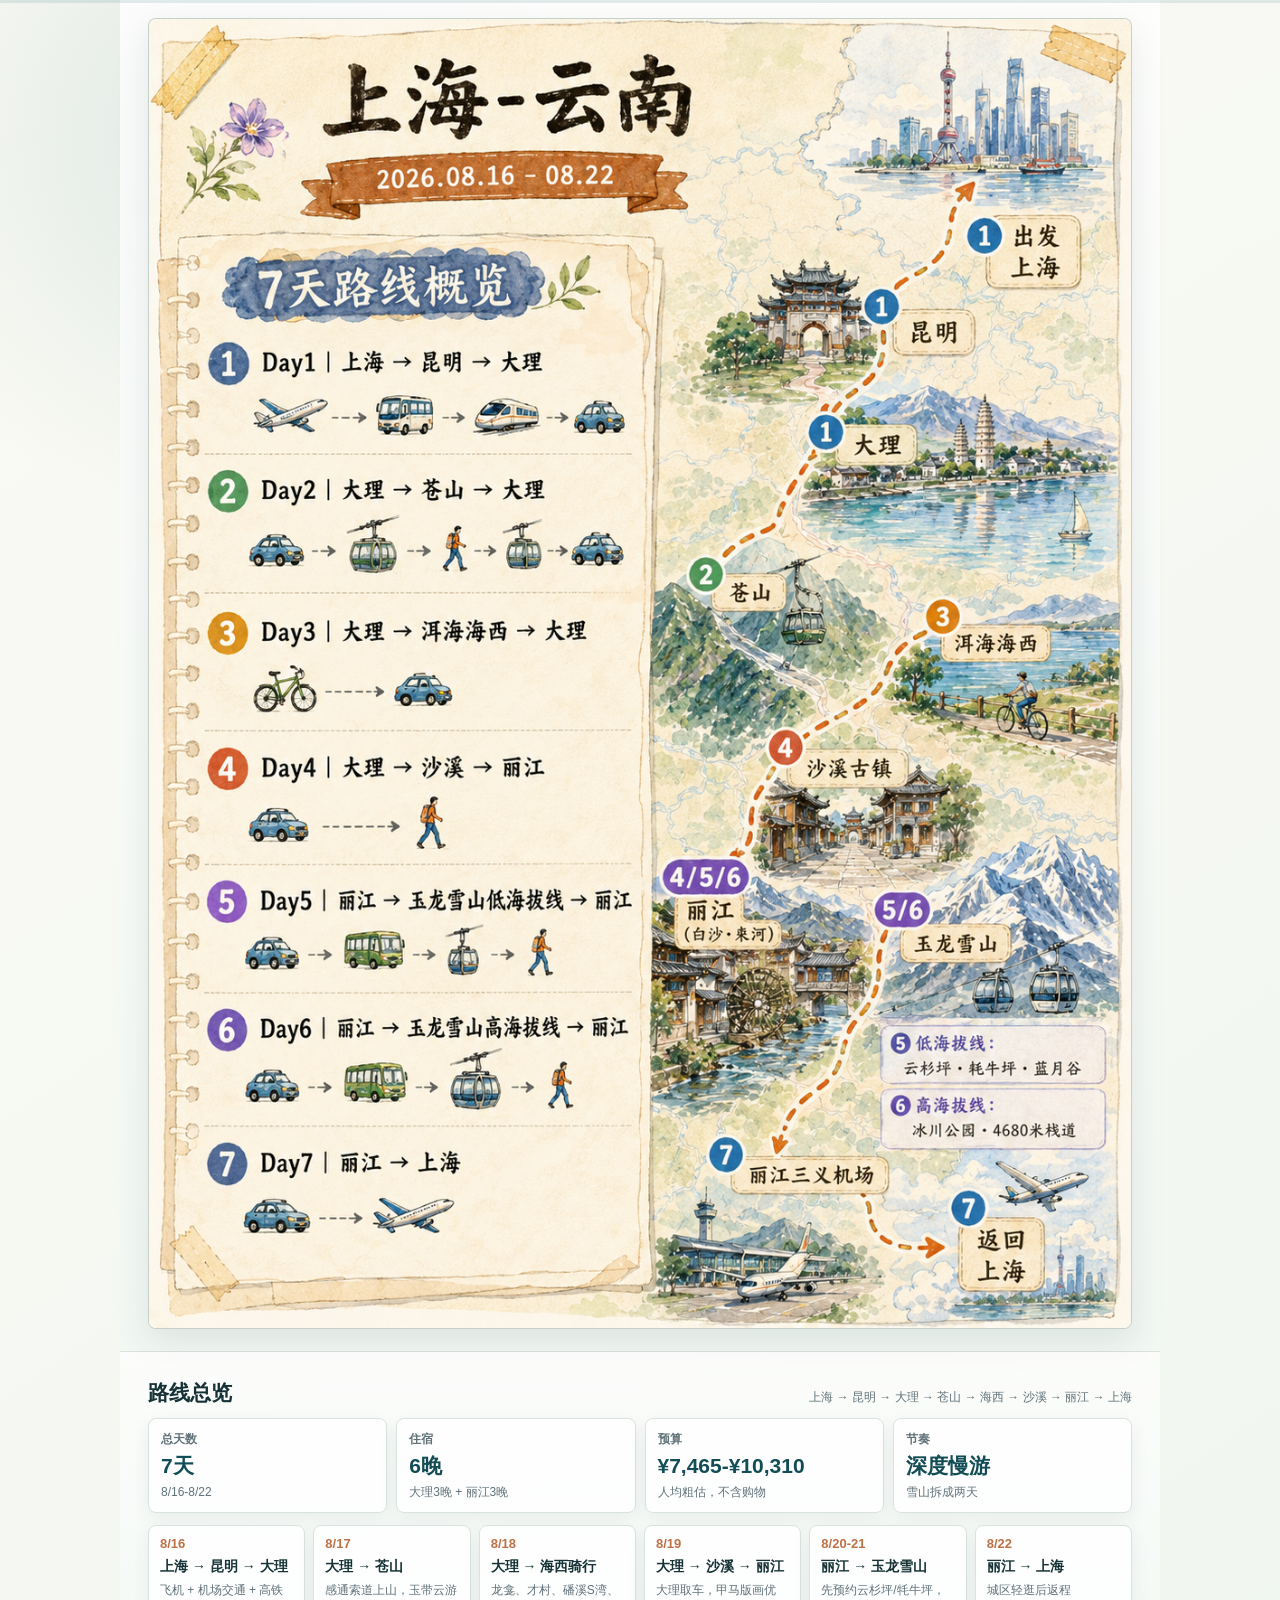
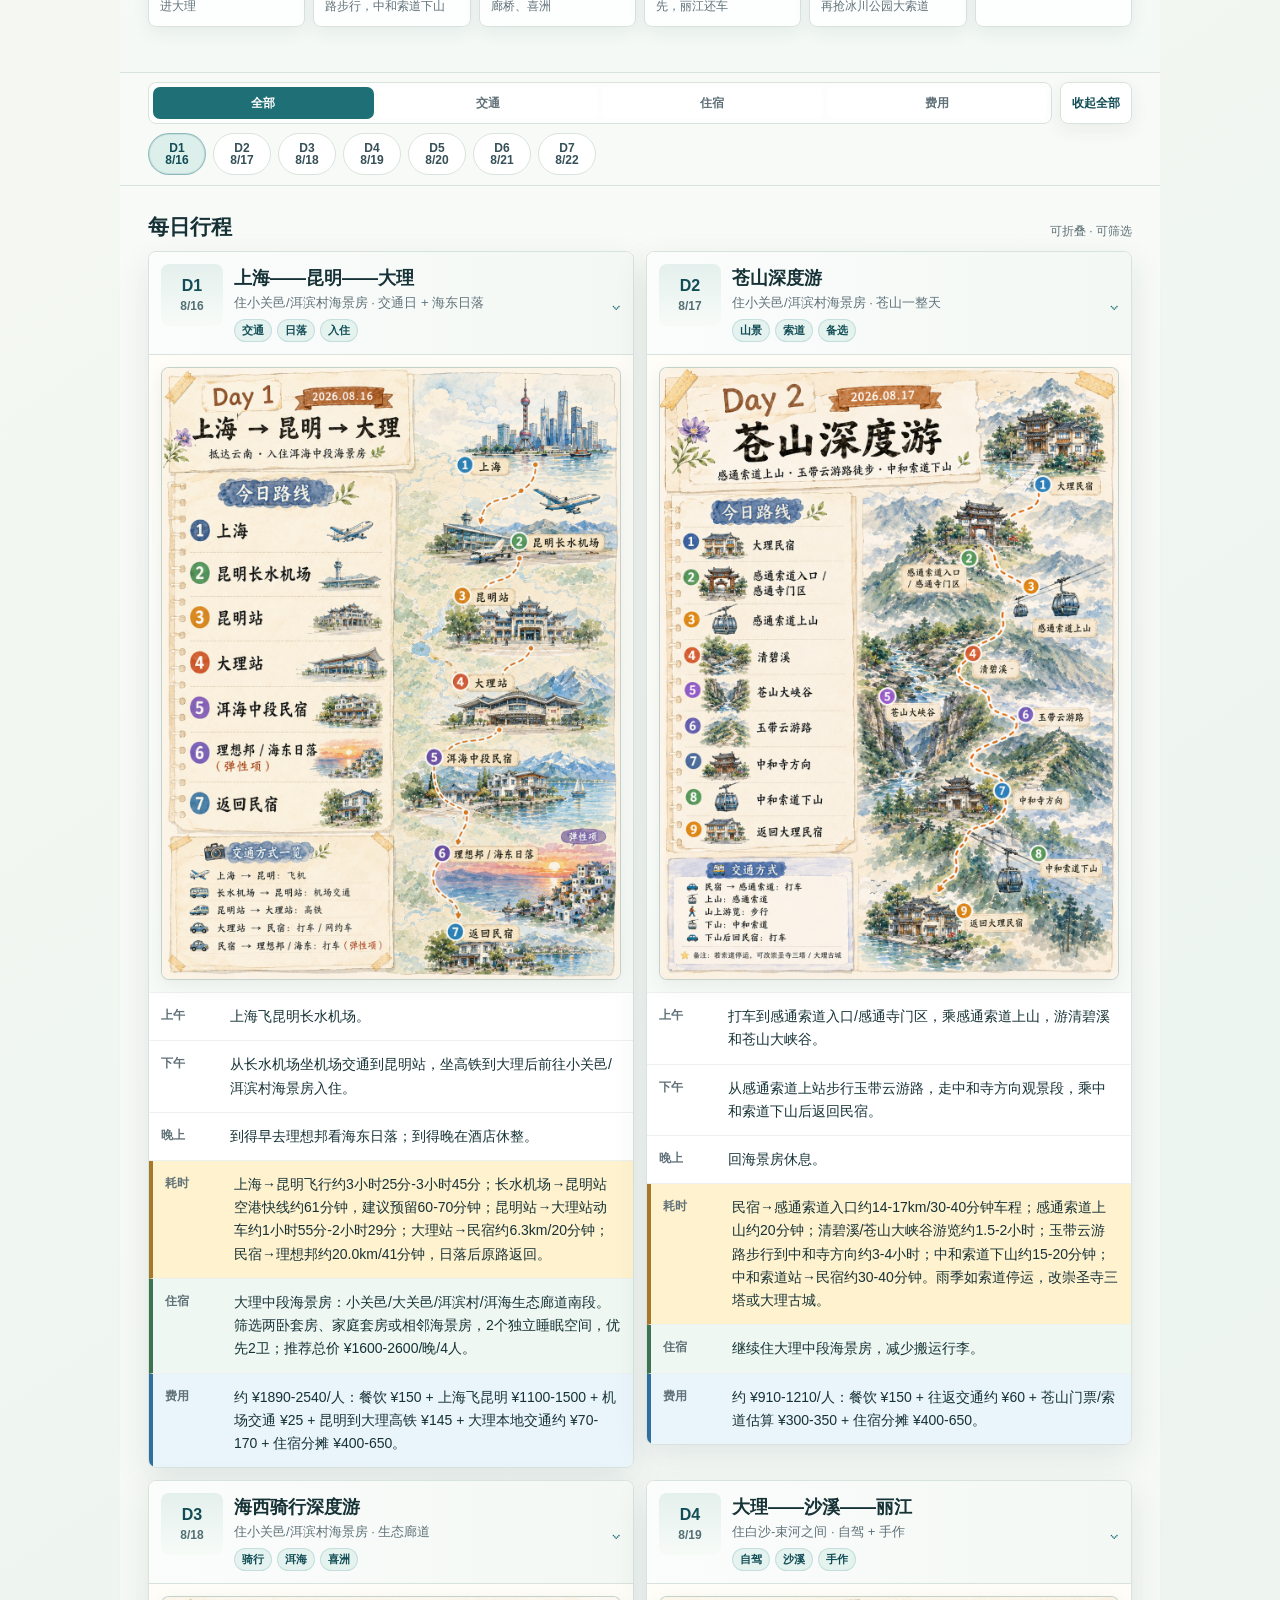
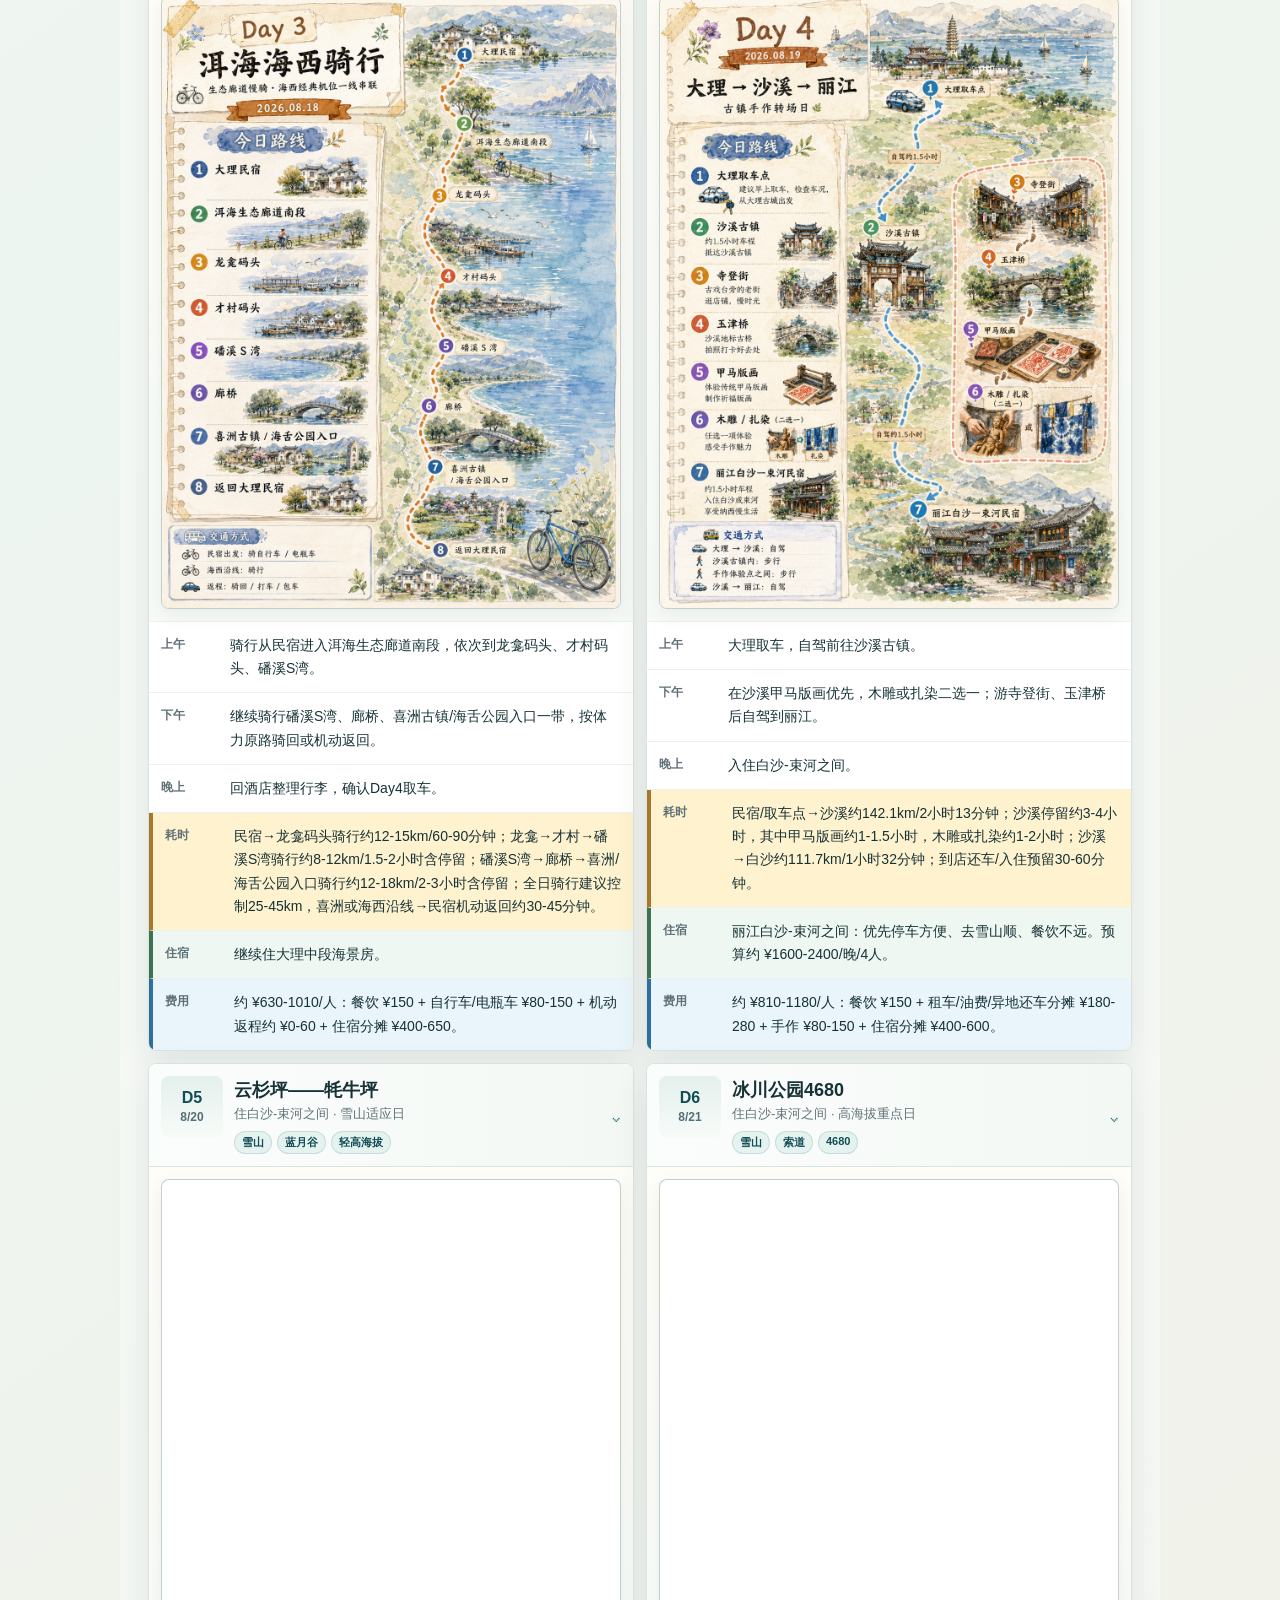
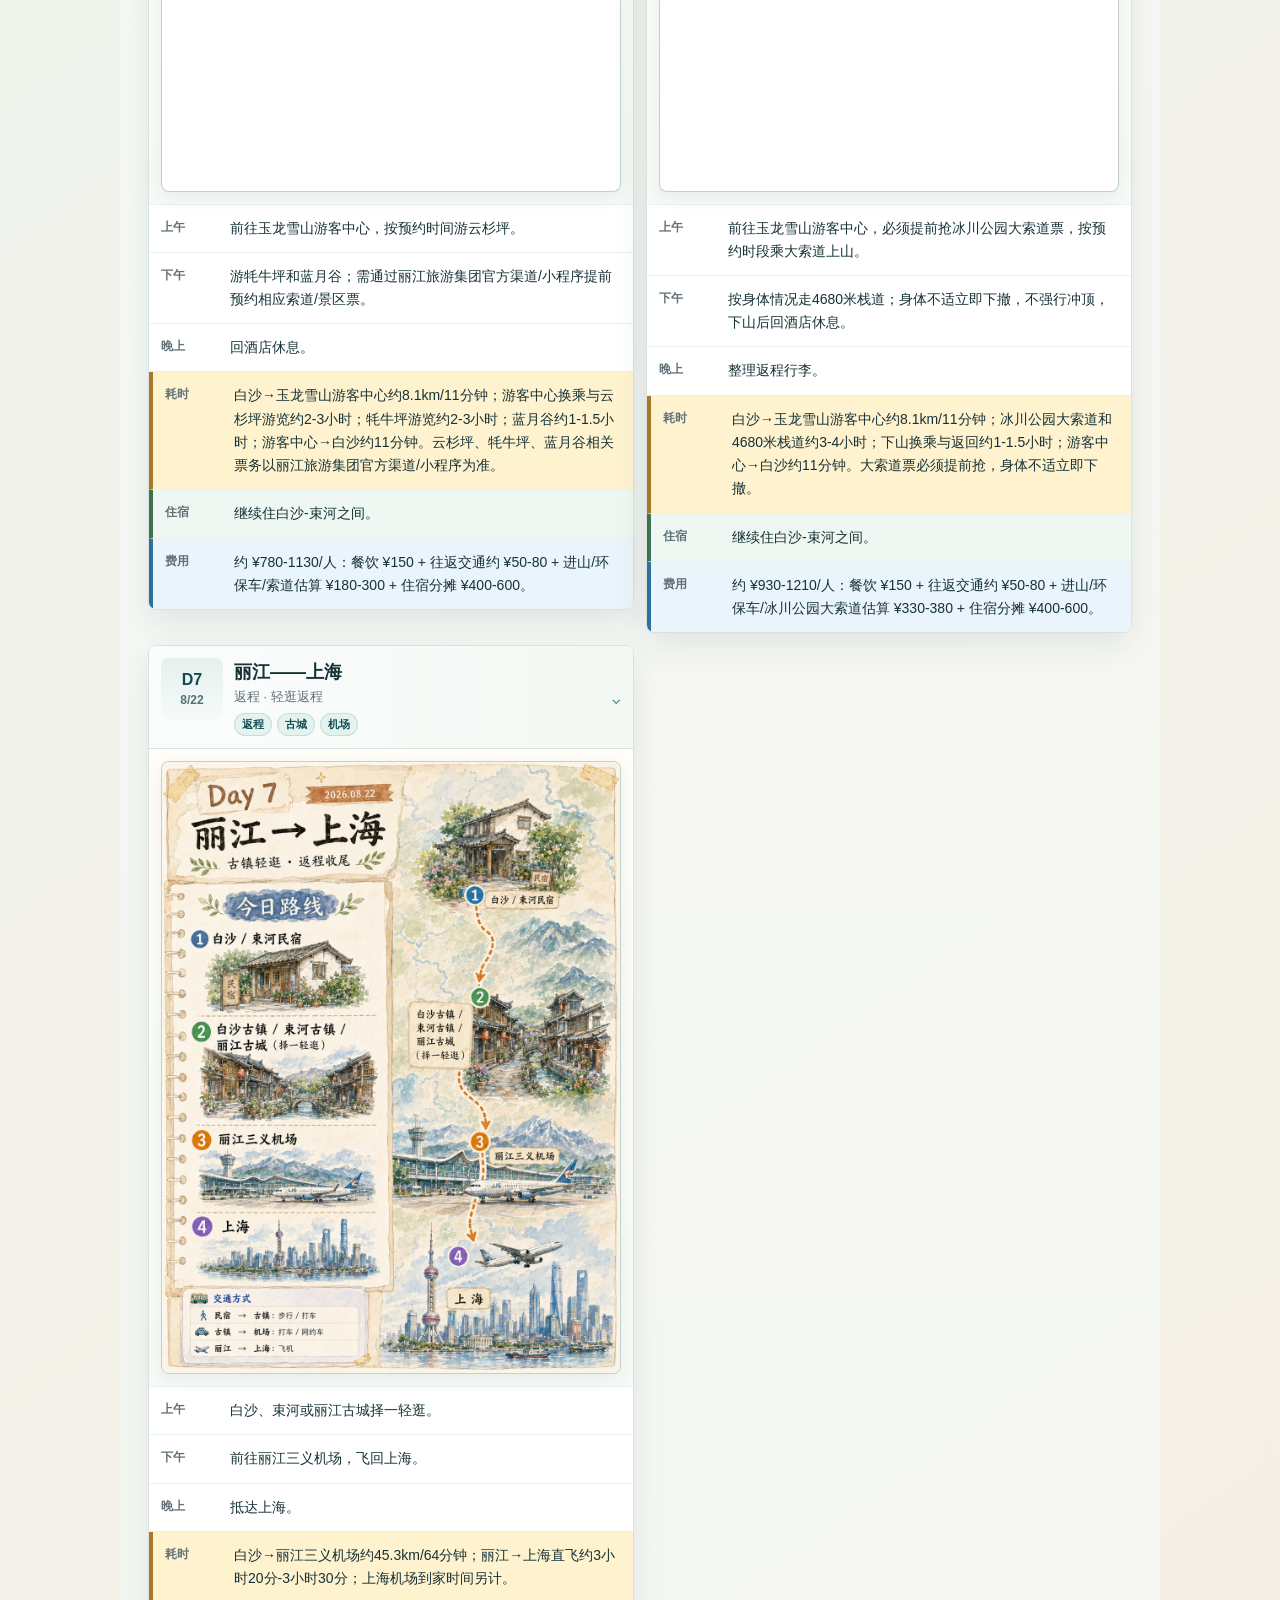
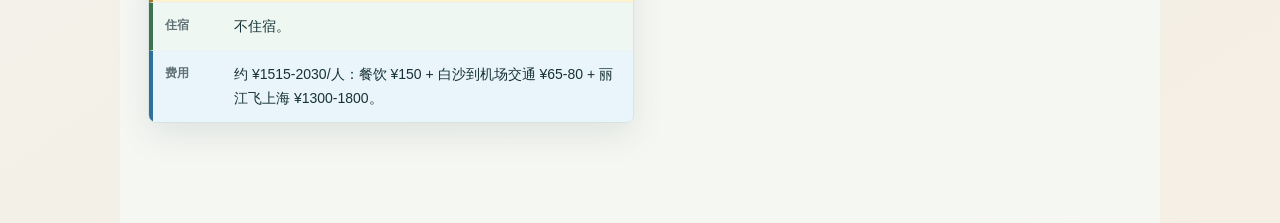
==== commit 9ab0dda5: "Use itinerary artwork throughout page" ====
--- a/index.html
+++ b/index.html
@@ -9,27 +9,14 @@
   <link rel="icon" type="image/png" href="assets/images/favicon.png" />
   <link rel="preload" href="assets/css/styles.css" as="style" />
   <link rel="preload" href="assets/data/itinerary.json" as="fetch" crossorigin="anonymous" />
-  <link rel="preload" href="assets/images/yunnan-singleline-planning-map.png" as="image" />
+  <link rel="preload" href="assets/images/yunnan-overview.png" as="image" />
   <link rel="stylesheet" href="assets/css/styles.css" />
 </head>
 <body>
   <div class="scroll-meter" aria-hidden="true"><span id="scrollMeter"></span></div>
   <div class="app-shell">
-    <header class="hero" id="top">
-      <div class="hero__meta">
-        <span id="tripDates">2026.08.16 - 08.22</span>
-        <span id="tripPeople">4人｜两男两女｜舒适预算</span>
-      </div>
-      <div class="hero__label">单线深度方案 · 大理海景房 · 丽江双日雪山</div>
-      <h1>云南7天深度旅行方案</h1>
-      <p id="tripSummary" class="hero__summary">上海飞昆明，高铁进入大理；大理3晚深玩苍山和海西，过沙溪手作后住丽江3晚，玉龙雪山拆成两天。</p>
-      <div class="hero__actions" aria-label="页面操作">
-        <button class="action-button" type="button" data-action="share">分享</button>
-        <button class="action-button" type="button" data-action="copy">复制链接</button>
-      </div>
-      <div class="hero__image-wrap">
-        <img id="planningImage" src="assets/images/yunnan-singleline-planning-map.png" alt="云南7天单线旅行总规划图" loading="eager" decoding="async" />
-      </div>
+    <header class="hero hero--image-only" id="top">
+      <img id="overviewImage" src="assets/images/yunnan-overview.png" alt="云南7天旅行总览图片" loading="eager" decoding="async" />
     </header>
 
     <main>
@@ -40,9 +27,6 @@
         </div>
         <div class="stat-grid" id="statGrid"></div>
         <div class="route-strip" id="routeStrip" aria-label="基础路线"></div>
-        <figure class="timeline-media">
-          <img id="timelineImage" src="assets/images/timeline-single.png" alt="云南7天单线横版时间轴" loading="lazy" decoding="async" />
-        </figure>
       </section>
 
       <nav class="control-bar" aria-label="行程快捷导航">
--- a/assets/css/styles.css
+++ b/assets/css/styles.css
@@ -82,31 +82,21 @@
 }
 
 .hero {
-  padding: calc(18px + env(safe-area-inset-top)) 14px 18px;
+  padding: calc(10px + env(safe-area-inset-top)) 10px 12px;
   border-bottom: 1px solid var(--line);
 }
 
-.hero__meta {
-  display: flex;
-  justify-content: space-between;
-  gap: 12px;
-  color: var(--muted);
-  font-size: 12px;
-  line-height: 1.4;
-}
-
-.hero__label {
-  display: inline-flex;
-  align-items: center;
-  min-height: 30px;
-  margin: 14px 0 12px;
-  padding: 5px 10px;
-  border: 1px solid rgba(31, 111, 118, 0.2);
-  border-radius: 999px;
-  background: rgba(255, 255, 255, 0.72);
-  color: var(--teal-deep);
-  font-size: 12px;
-  font-weight: 760;
+.hero--image-only {
+  background: linear-gradient(180deg, rgba(255, 255, 255, 0.62), rgba(237, 245, 240, 0.6));
+}
+
+.hero--image-only img {
+  width: 100%;
+  height: auto;
+  border: 1px solid rgba(190, 205, 198, 0.9);
+  border-radius: var(--radius);
+  background: var(--surface-solid);
+  box-shadow: var(--shadow);
 }
 
 h1,
@@ -122,19 +112,6 @@
   line-height: 1.12;
   font-weight: 860;
   word-break: keep-all;
-}
-
-.hero__summary {
-  margin-bottom: 14px;
-  color: #3f565d;
-  font-size: 15px;
-  line-height: 1.68;
-}
-
-.hero__actions {
-  display: flex;
-  gap: 8px;
-  margin-bottom: 14px;
 }
 
 .action-button,
@@ -161,21 +138,6 @@
 .day-chip:active,
 .top-button:active {
   transform: translateY(1px);
-}
-
-.hero__image-wrap,
-.timeline-media {
-  overflow: hidden;
-  border: 1px solid rgba(190, 205, 198, 0.9);
-  border-radius: var(--radius);
-  background: var(--surface-solid);
-  box-shadow: var(--shadow);
-}
-
-.hero__image-wrap img,
-.timeline-media img {
-  width: 100%;
-  height: auto;
 }
 
 main {
@@ -488,6 +450,22 @@
 
 .day-card.is-collapsed .slots {
   display: none;
+}
+
+.day-photo {
+  margin: 0;
+  padding: 12px;
+  border-bottom: 1px solid #edf1ef;
+  background: linear-gradient(180deg, #fffdf8, #f7fbf8);
+}
+
+.day-photo img {
+  width: 100%;
+  height: auto;
+  border: 1px solid rgba(190, 205, 198, 0.9);
+  border-radius: var(--radius);
+  background: #fff;
+  box-shadow: var(--shadow-soft);
 }
 
 .slot {
@@ -603,16 +581,12 @@
 
 @media (min-width: 760px) {
   .hero {
-    padding: calc(24px + env(safe-area-inset-top)) 28px 24px;
+    padding: calc(18px + env(safe-area-inset-top)) 28px 22px;
   }
 
   h1 {
     max-width: none;
     font-size: 44px;
-  }
-
-  .hero__summary {
-    max-width: 720px;
   }
 
   section {
@@ -629,21 +603,11 @@
     overflow: visible;
   }
 
-  .day-list,
-  .detail-grid {
+  .day-list {
     grid-template-columns: repeat(2, minmax(0, 1fr));
     align-items: start;
   }
 
-  .panel,
-  .source-panel {
-    margin-inline: 28px;
-  }
-
-  .source-panel {
-    margin-bottom: 28px;
-  }
-
   .control-bar {
     padding-inline: 28px;
   }
--- a/assets/css/styles.css
+++ b/assets/css/styles.css
@@ -82,31 +82,21 @@
 }
 
 .hero {
-  padding: calc(18px + env(safe-area-inset-top)) 14px 18px;
+  padding: calc(10px + env(safe-area-inset-top)) 10px 12px;
   border-bottom: 1px solid var(--line);
 }
 
-.hero__meta {
-  display: flex;
-  justify-content: space-between;
-  gap: 12px;
-  color: var(--muted);
-  font-size: 12px;
-  line-height: 1.4;
-}
-
-.hero__label {
-  display: inline-flex;
-  align-items: center;
-  min-height: 30px;
-  margin: 14px 0 12px;
-  padding: 5px 10px;
-  border: 1px solid rgba(31, 111, 118, 0.2);
-  border-radius: 999px;
-  background: rgba(255, 255, 255, 0.72);
-  color: var(--teal-deep);
-  font-size: 12px;
-  font-weight: 760;
+.hero--image-only {
+  background: linear-gradient(180deg, rgba(255, 255, 255, 0.62), rgba(237, 245, 240, 0.6));
+}
+
+.hero--image-only img {
+  width: 100%;
+  height: auto;
+  border: 1px solid rgba(190, 205, 198, 0.9);
+  border-radius: var(--radius);
+  background: var(--surface-solid);
+  box-shadow: var(--shadow);
 }
 
 h1,
@@ -122,19 +112,6 @@
   line-height: 1.12;
   font-weight: 860;
   word-break: keep-all;
-}
-
-.hero__summary {
-  margin-bottom: 14px;
-  color: #3f565d;
-  font-size: 15px;
-  line-height: 1.68;
-}
-
-.hero__actions {
-  display: flex;
-  gap: 8px;
-  margin-bottom: 14px;
 }
 
 .action-button,
@@ -161,21 +138,6 @@
 .day-chip:active,
 .top-button:active {
   transform: translateY(1px);
-}
-
-.hero__image-wrap,
-.timeline-media {
-  overflow: hidden;
-  border: 1px solid rgba(190, 205, 198, 0.9);
-  border-radius: var(--radius);
-  background: var(--surface-solid);
-  box-shadow: var(--shadow);
-}
-
-.hero__image-wrap img,
-.timeline-media img {
-  width: 100%;
-  height: auto;
 }
 
 main {
@@ -488,6 +450,22 @@
 
 .day-card.is-collapsed .slots {
   display: none;
+}
+
+.day-photo {
+  margin: 0;
+  padding: 12px;
+  border-bottom: 1px solid #edf1ef;
+  background: linear-gradient(180deg, #fffdf8, #f7fbf8);
+}
+
+.day-photo img {
+  width: 100%;
+  height: auto;
+  border: 1px solid rgba(190, 205, 198, 0.9);
+  border-radius: var(--radius);
+  background: #fff;
+  box-shadow: var(--shadow-soft);
 }
 
 .slot {
@@ -603,16 +581,12 @@
 
 @media (min-width: 760px) {
   .hero {
-    padding: calc(24px + env(safe-area-inset-top)) 28px 24px;
+    padding: calc(18px + env(safe-area-inset-top)) 28px 22px;
   }
 
   h1 {
     max-width: none;
     font-size: 44px;
-  }
-
-  .hero__summary {
-    max-width: 720px;
   }
 
   section {
@@ -629,21 +603,11 @@
     overflow: visible;
   }
 
-  .day-list,
-  .detail-grid {
+  .day-list {
     grid-template-columns: repeat(2, minmax(0, 1fr));
     align-items: start;
   }
 
-  .panel,
-  .source-panel {
-    margin-inline: 28px;
-  }
-
-  .source-panel {
-    margin-bottom: 28px;
-  }
-
   .control-bar {
     padding-inline: 28px;
   }
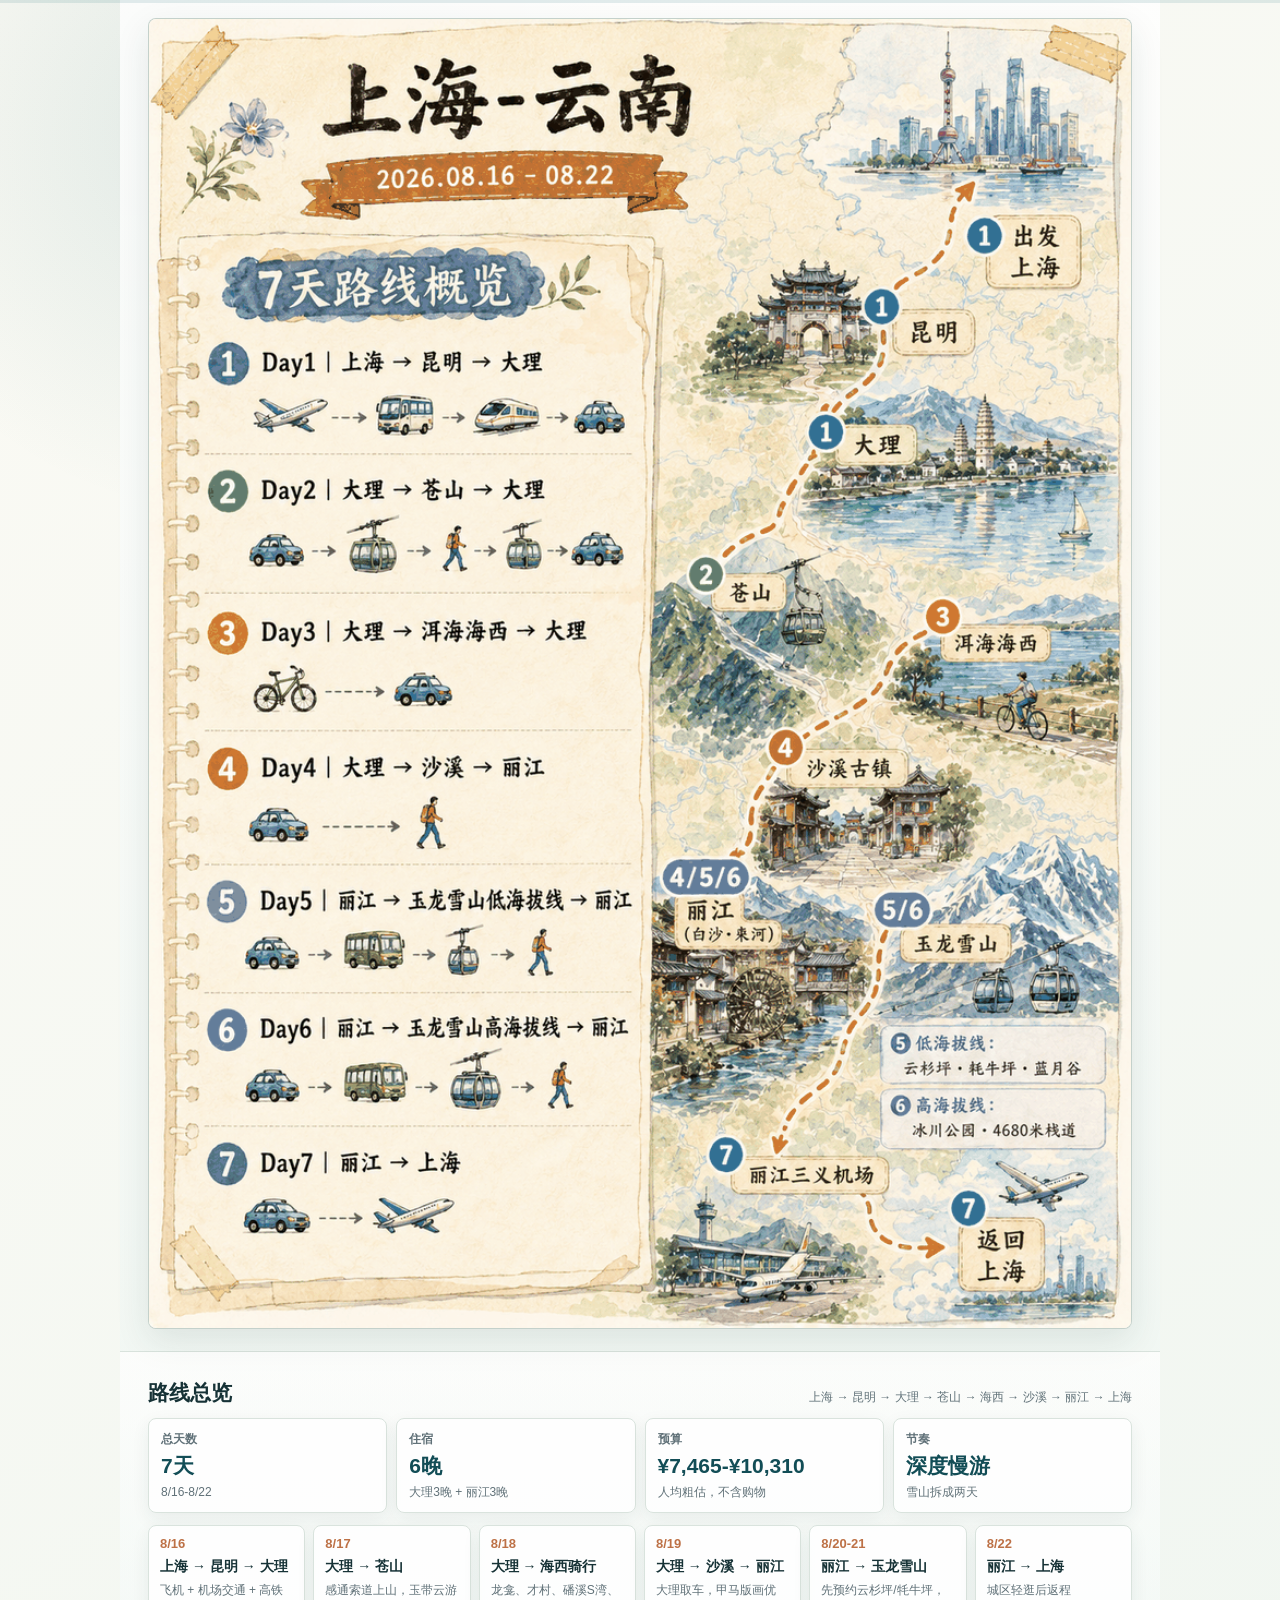
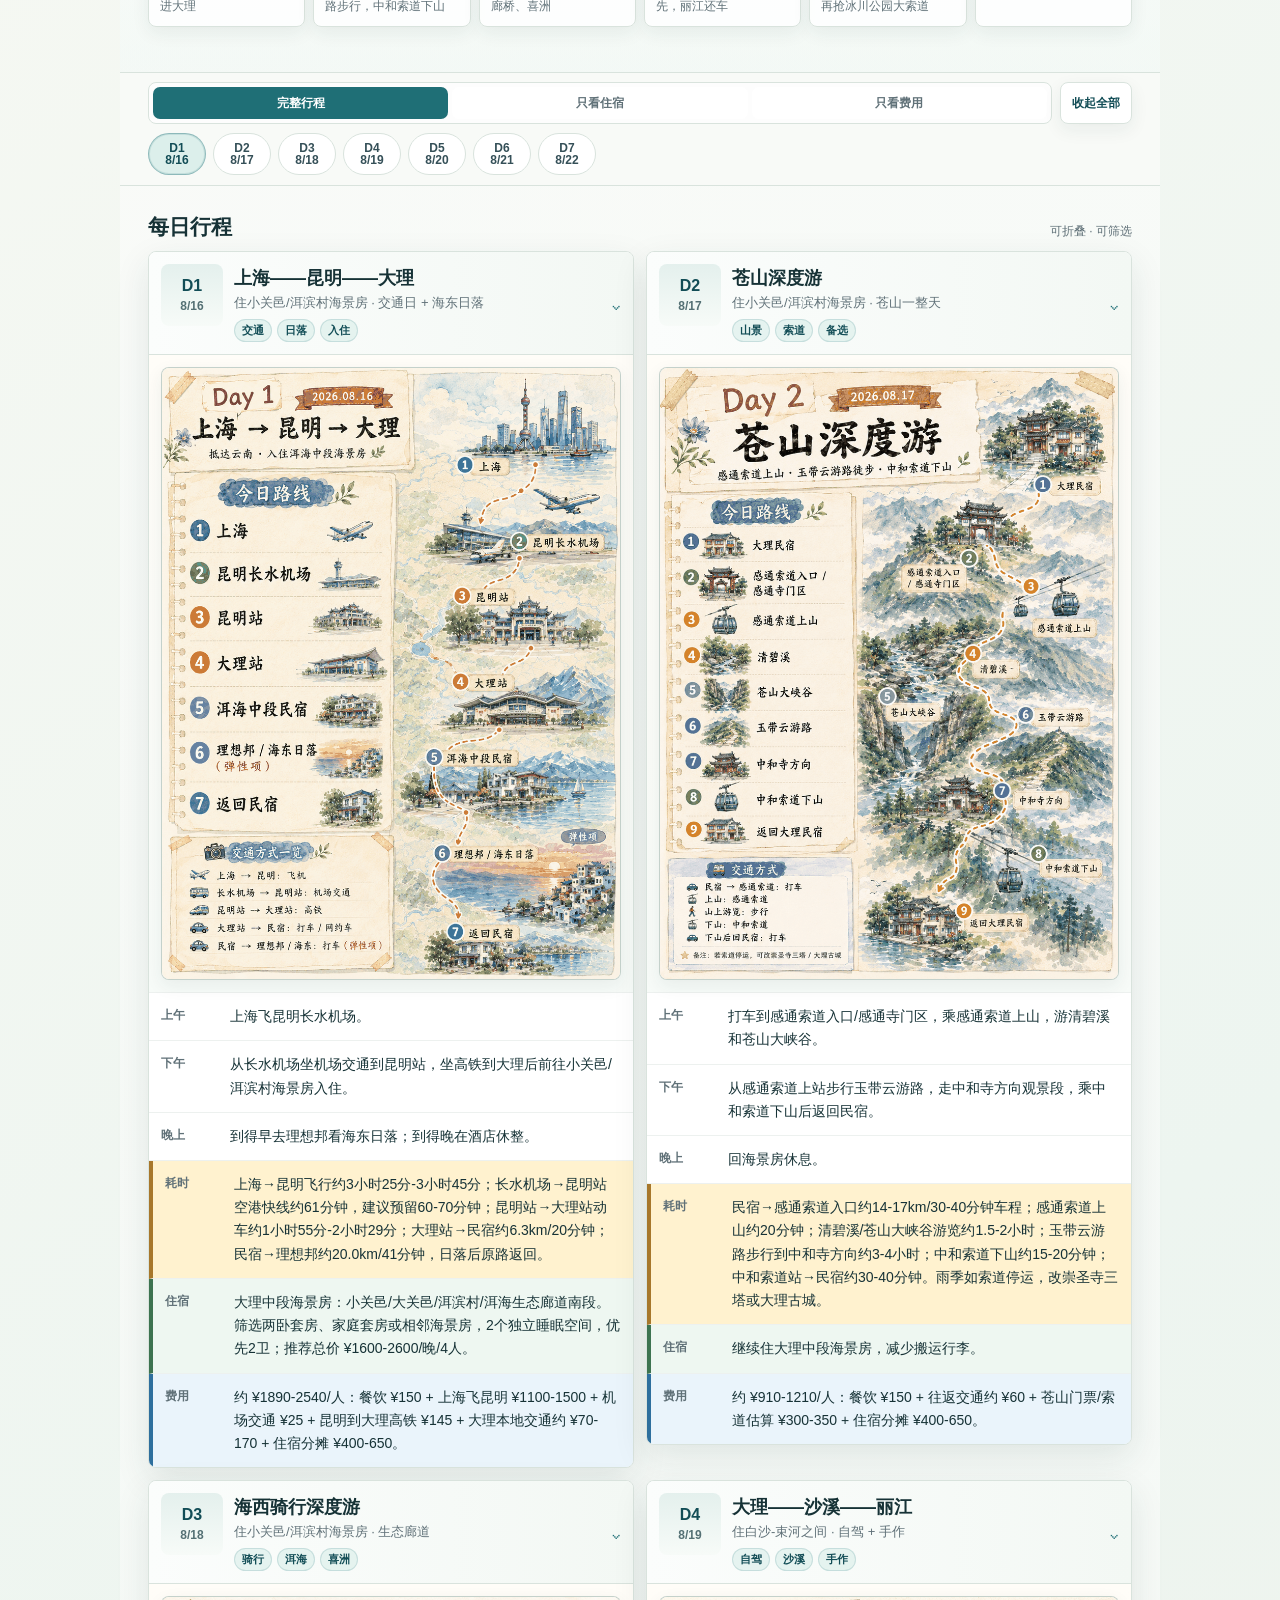
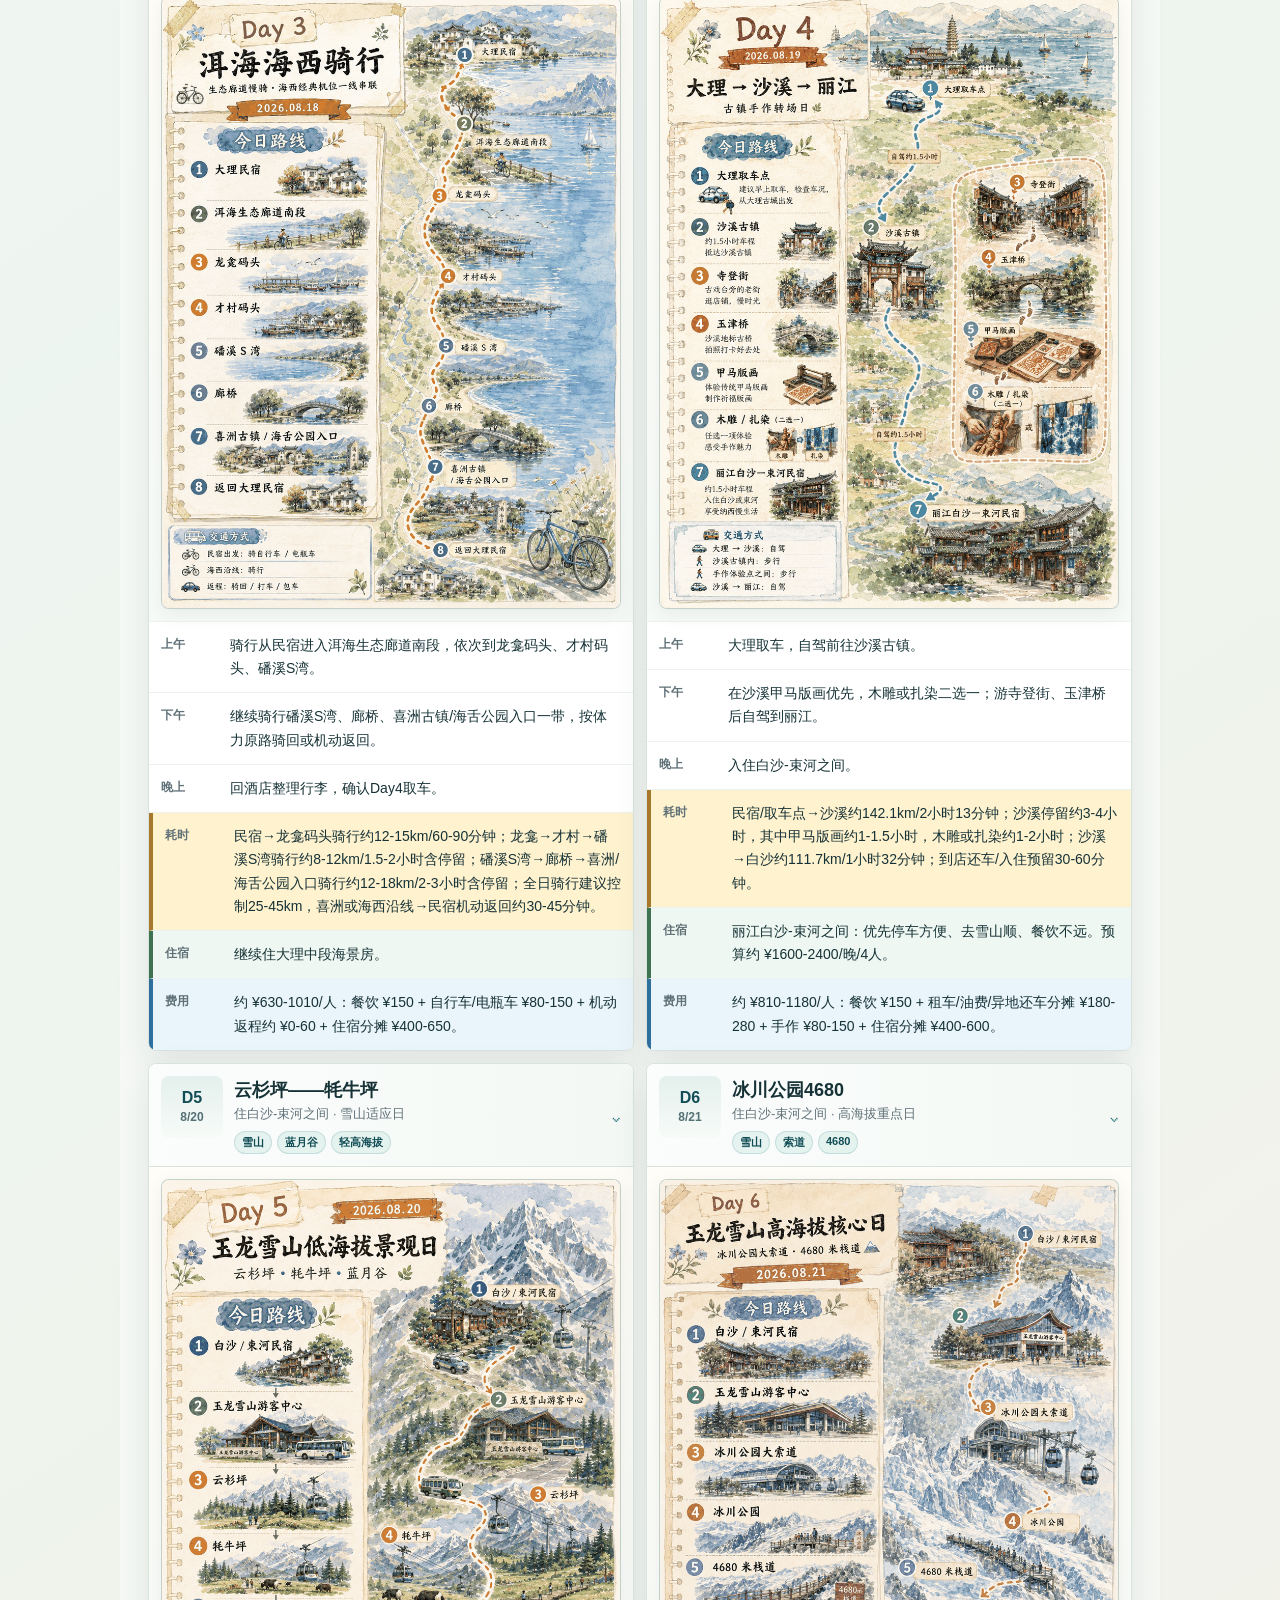
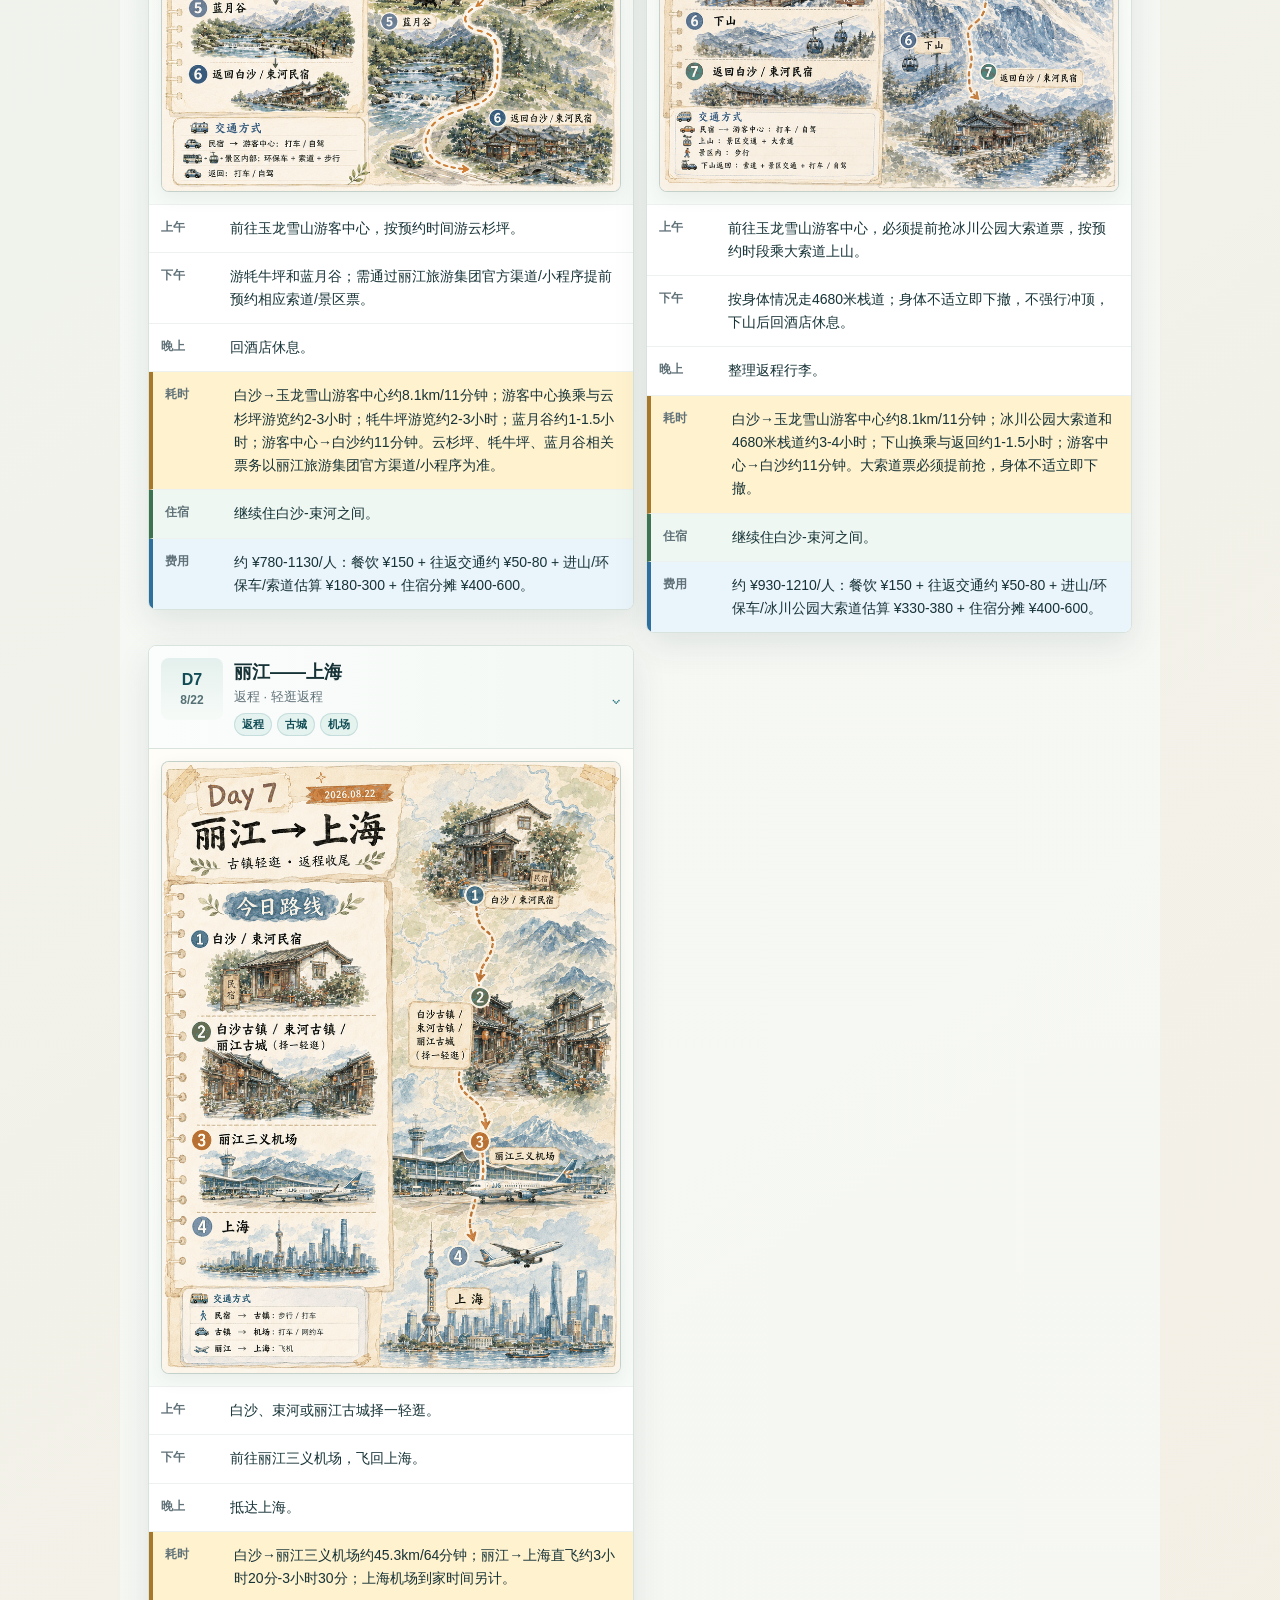
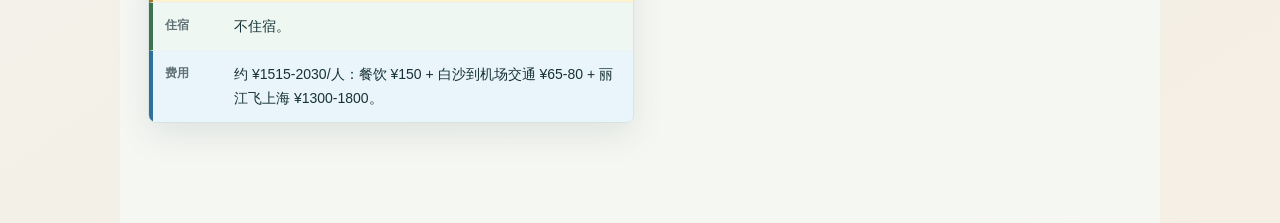
==== commit 23de3d26: "Clarify itinerary filter controls" ====
--- a/index.html
+++ b/index.html
@@ -32,10 +32,9 @@
       <nav class="control-bar" aria-label="行程快捷导航">
         <div class="control-bar__top">
           <div class="view-tabs" role="tablist" aria-label="日程视图">
-            <button class="view-tab is-active" type="button" data-view="all">全部</button>
-            <button class="view-tab" type="button" data-view="movement">交通</button>
-            <button class="view-tab" type="button" data-view="stay">住宿</button>
-            <button class="view-tab" type="button" data-view="cost">费用</button>
+            <button class="view-tab is-active" type="button" data-view="all">完整行程</button>
+            <button class="view-tab" type="button" data-view="stay">只看住宿</button>
+            <button class="view-tab" type="button" data-view="cost">只看费用</button>
           </div>
           <button class="quiet-button" type="button" data-action="expand">展开全部</button>
         </div>
--- a/assets/css/styles.css
+++ b/assets/css/styles.css
@@ -285,7 +285,7 @@
 
 .view-tabs {
   display: grid;
-  grid-template-columns: repeat(4, minmax(0, 1fr));
+  grid-template-columns: repeat(3, minmax(0, 1fr));
   flex: 1;
   gap: 4px;
   padding: 4px;
@@ -466,6 +466,11 @@
   border-radius: var(--radius);
   background: #fff;
   box-shadow: var(--shadow-soft);
+}
+
+.day-photo[hidden],
+.slot[hidden] {
+  display: none;
 }
 
 .slot {
--- a/assets/css/styles.css
+++ b/assets/css/styles.css
@@ -285,7 +285,7 @@
 
 .view-tabs {
   display: grid;
-  grid-template-columns: repeat(4, minmax(0, 1fr));
+  grid-template-columns: repeat(3, minmax(0, 1fr));
   flex: 1;
   gap: 4px;
   padding: 4px;
@@ -466,6 +466,11 @@
   border-radius: var(--radius);
   background: #fff;
   box-shadow: var(--shadow-soft);
+}
+
+.day-photo[hidden],
+.slot[hidden] {
+  display: none;
 }
 
 .slot {
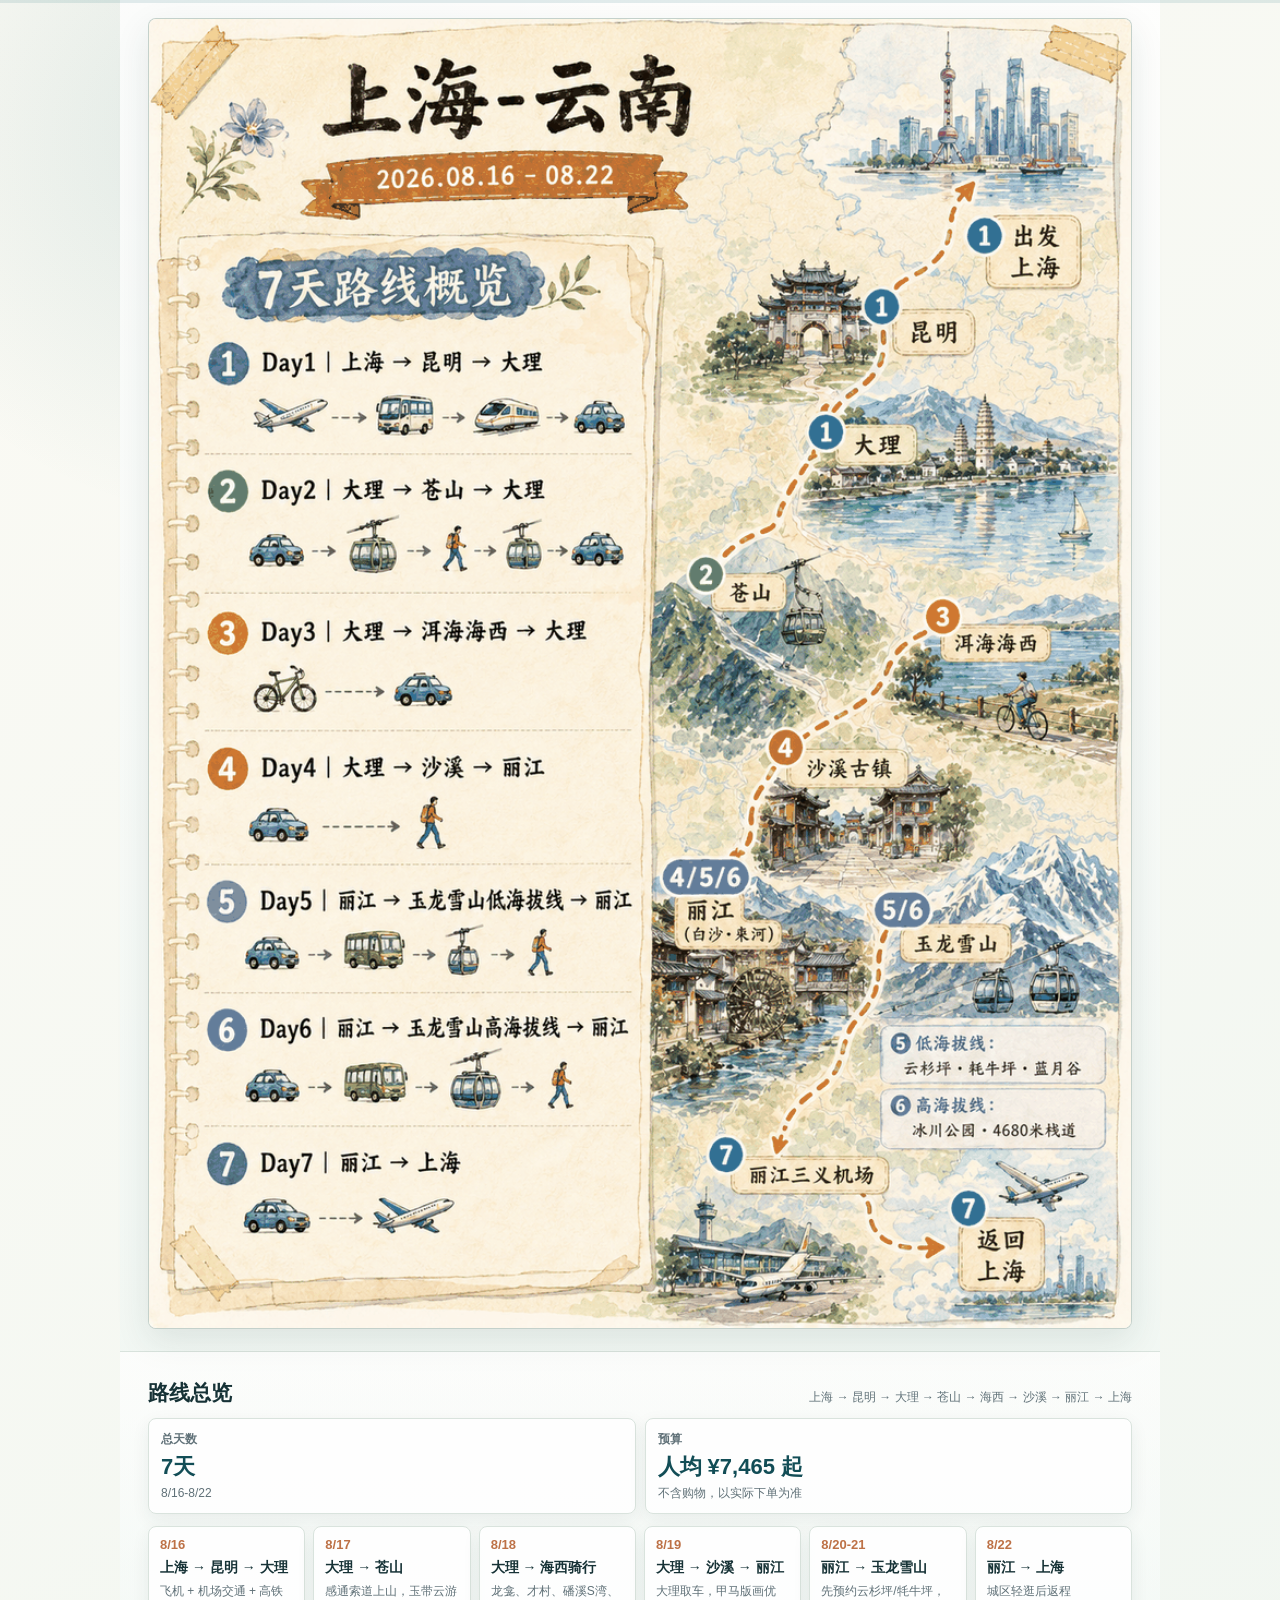
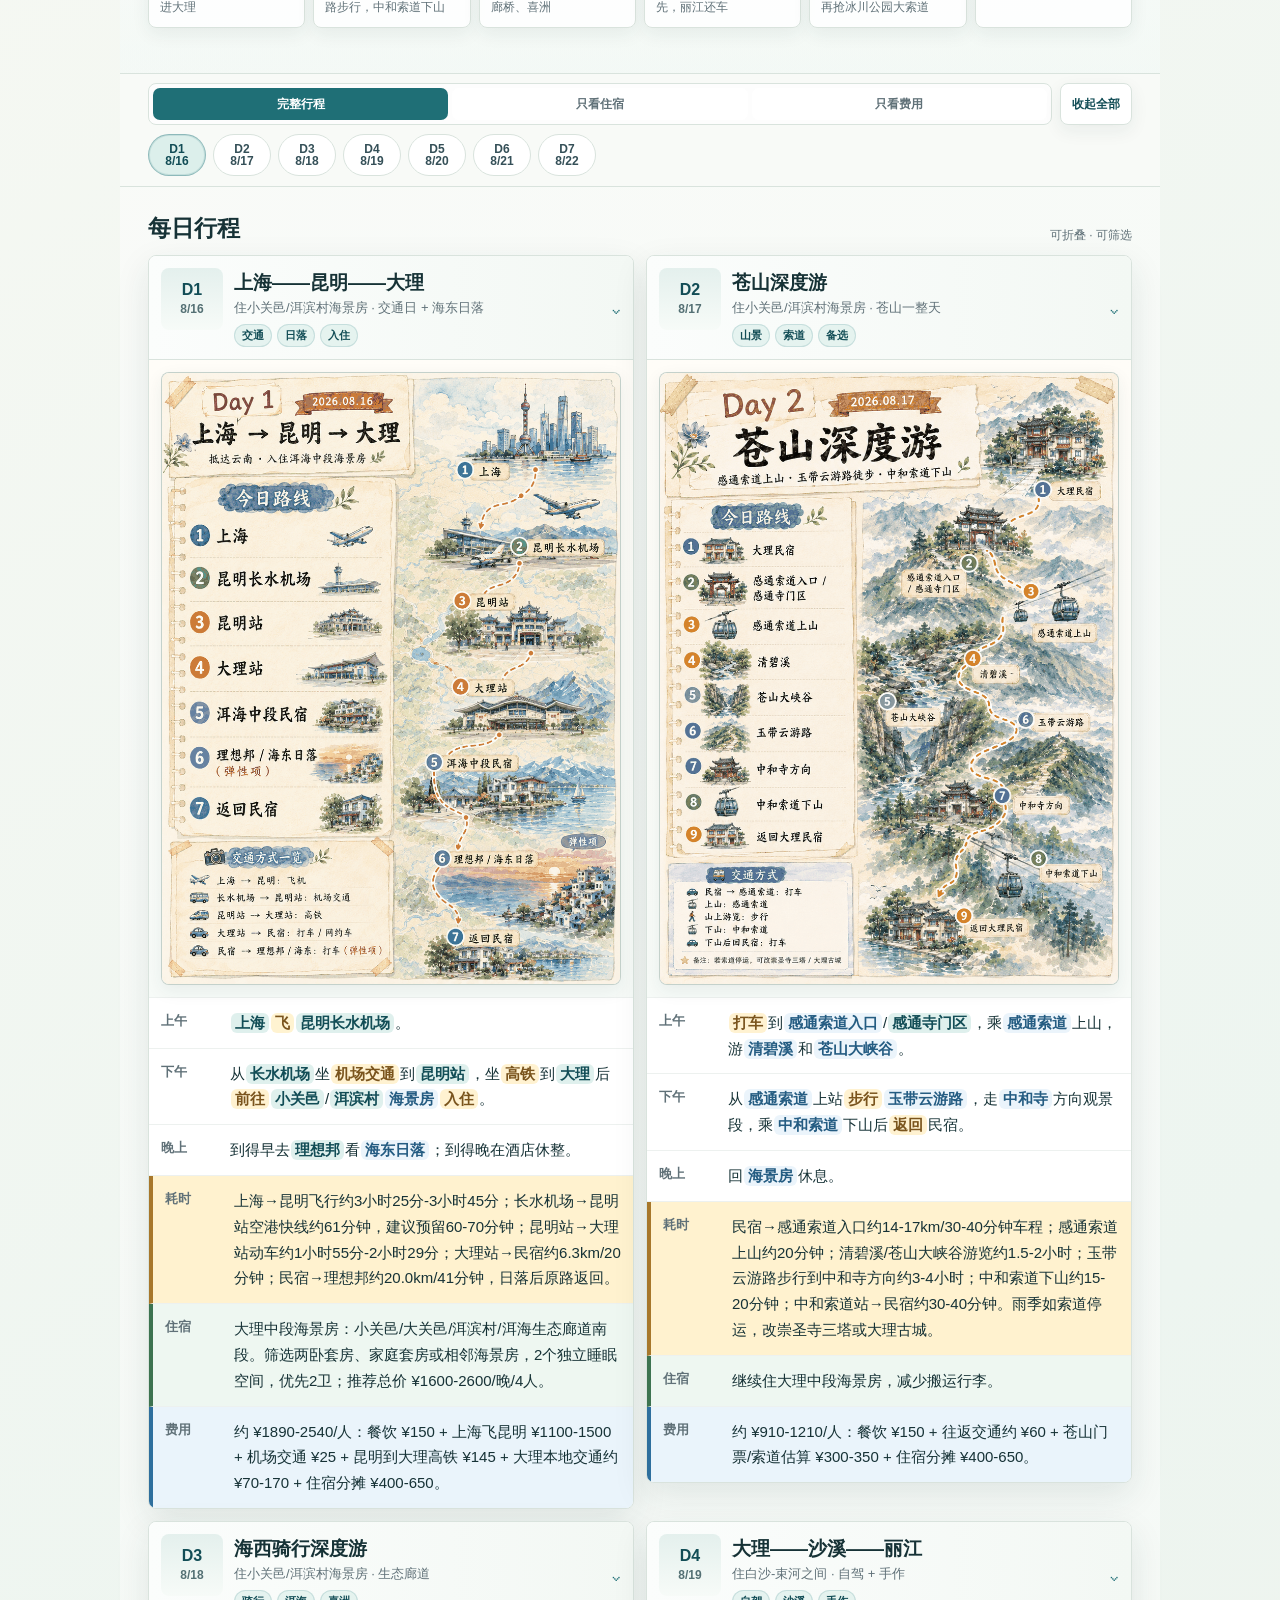
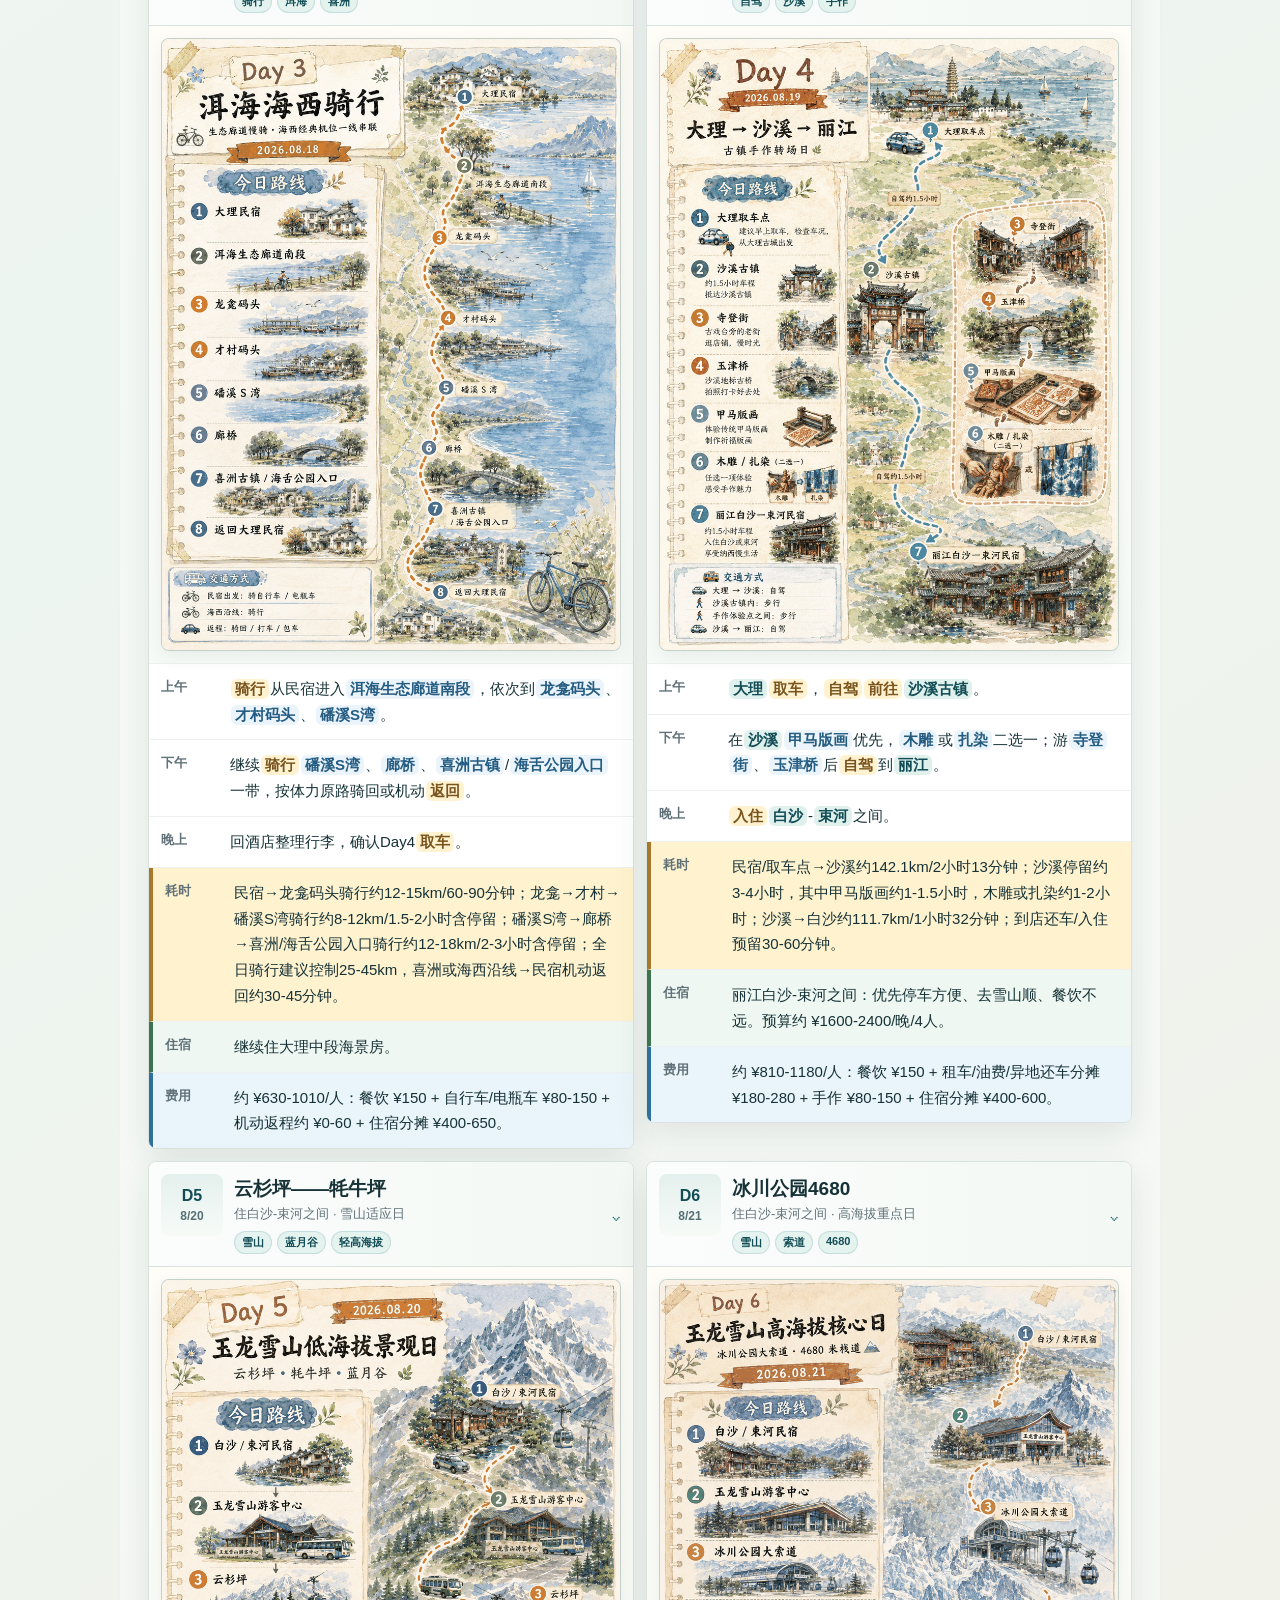
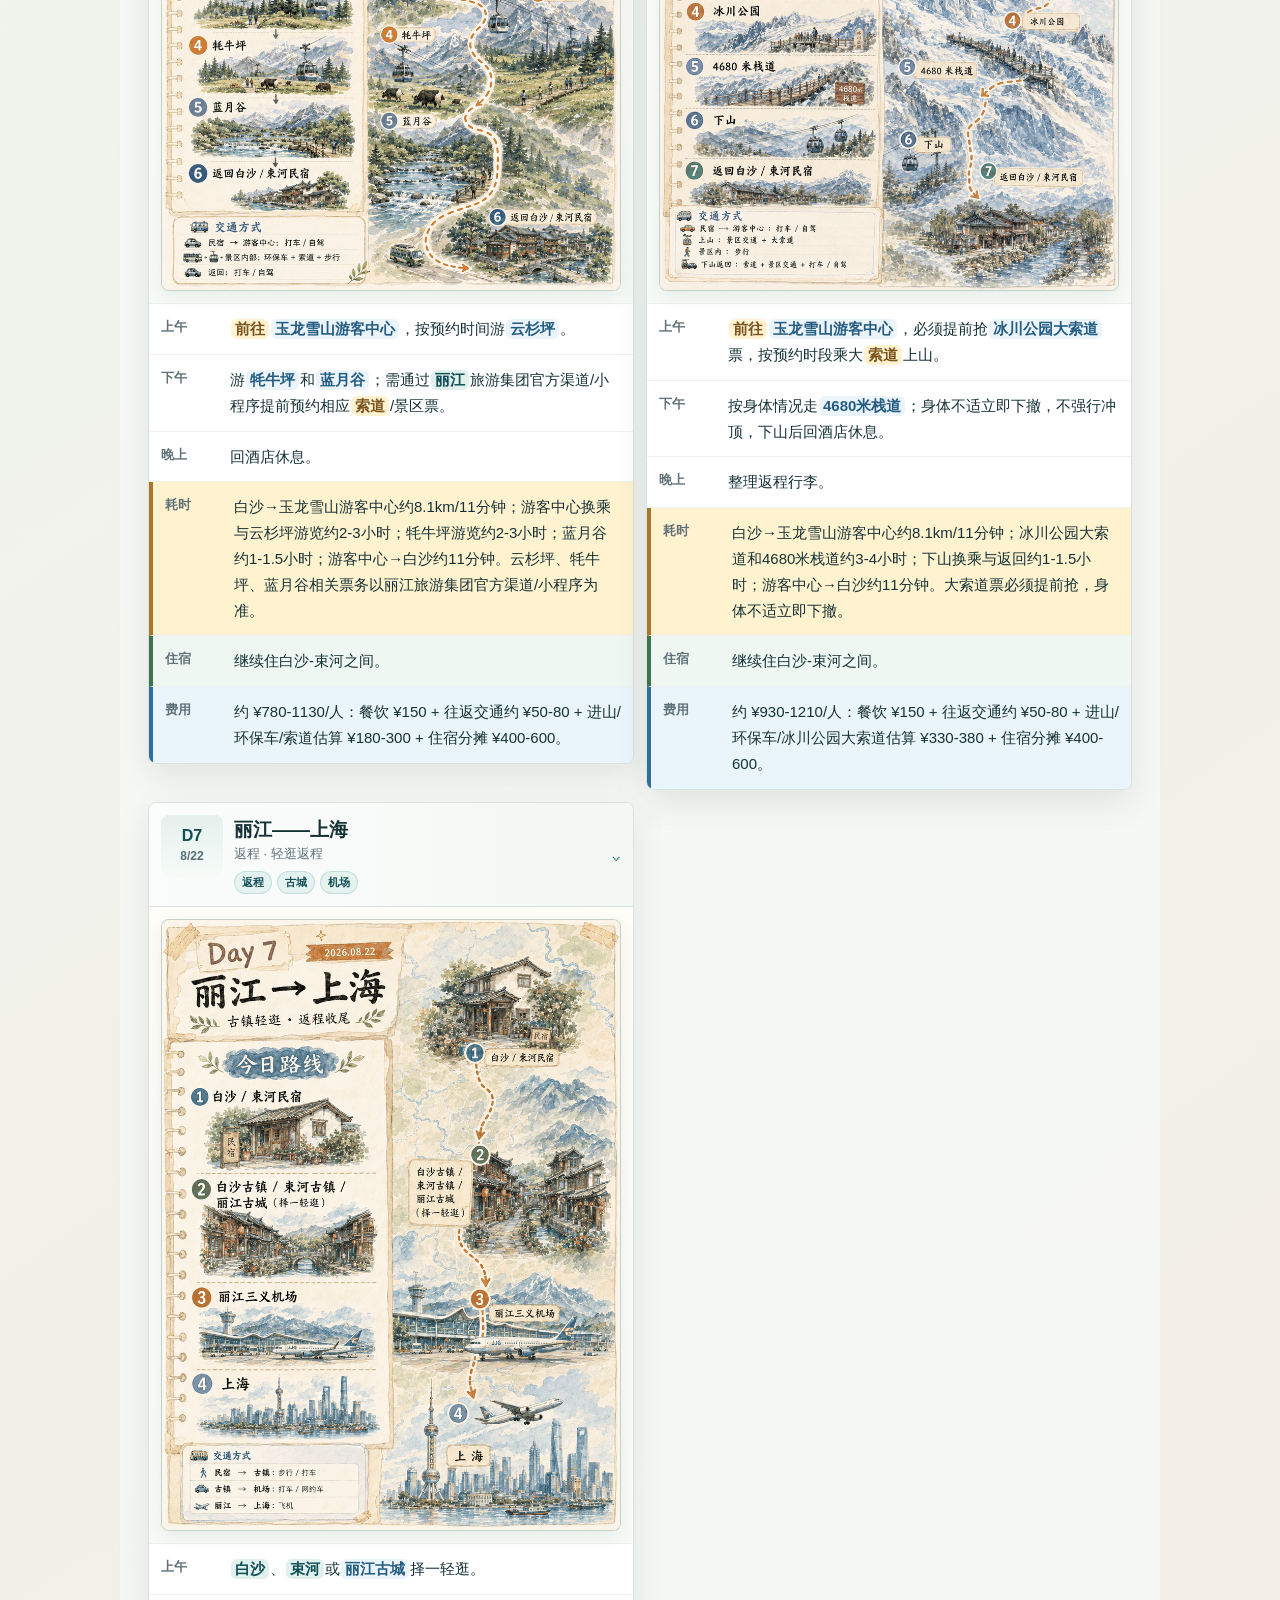
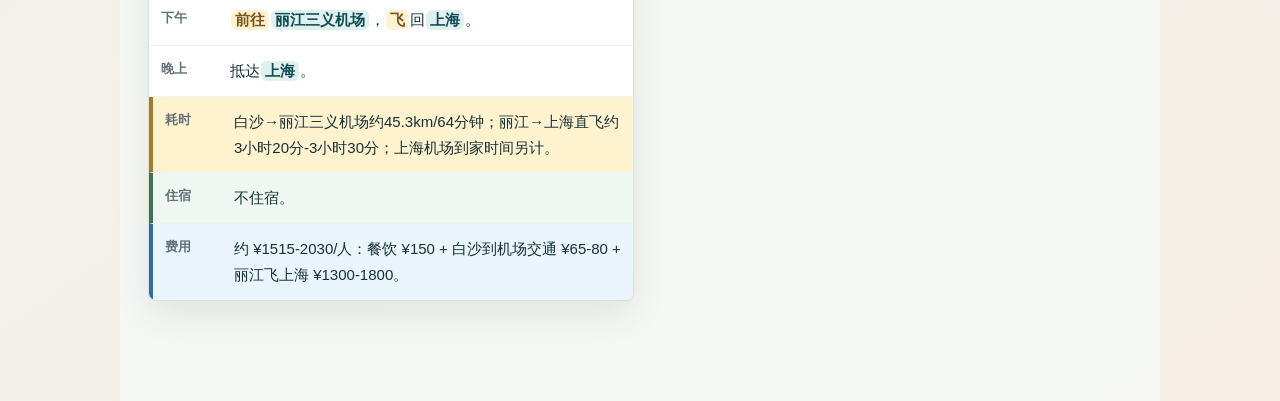
==== commit 21485a6e: "Improve itinerary overview readability" ====
--- a/index.html
+++ b/index.html
@@ -26,7 +26,10 @@
           <span id="routeText">上海 → 昆明 → 大理 → 苍山 → 海西 → 沙溪 → 丽江 → 上海</span>
         </div>
         <div class="stat-grid" id="statGrid"></div>
-        <div class="route-strip" id="routeStrip" aria-label="基础路线"></div>
+        <div class="route-strip-wrap">
+          <div class="route-hint">左右滑动查看更多</div>
+          <div class="route-strip" id="routeStrip" aria-label="基础路线"></div>
+        </div>
       </section>
 
       <nav class="control-bar" aria-label="行程快捷导航">
--- a/assets/css/styles.css
+++ b/assets/css/styles.css
@@ -162,6 +162,10 @@
   line-height: 1.2;
 }
 
+.itinerary-section .section-heading h2 {
+  font-size: 23px;
+}
+
 .section-heading span {
   max-width: 54%;
   color: var(--muted);
@@ -205,7 +209,7 @@
   display: block;
   margin-top: 7px;
   color: var(--teal-deep);
-  font-size: 21px;
+  font-size: 22px;
   line-height: 1.05;
 }
 
@@ -215,6 +219,49 @@
   color: var(--muted);
   font-size: 12px;
   line-height: 1.35;
+}
+
+.route-strip-wrap {
+  position: relative;
+  margin-bottom: 14px;
+}
+
+.route-strip-wrap::after {
+  content: "";
+  position: absolute;
+  top: 27px;
+  right: 0;
+  bottom: 4px;
+  width: 44px;
+  border-radius: 0 var(--radius) var(--radius) 0;
+  background: linear-gradient(90deg, rgba(247, 243, 234, 0), rgba(247, 243, 234, 0.96));
+  pointer-events: none;
+}
+
+.route-hint {
+  display: flex;
+  justify-content: flex-end;
+  align-items: center;
+  gap: 5px;
+  min-height: 20px;
+  margin: -2px 2px 7px;
+  color: var(--teal-deep);
+  font-size: 12px;
+  font-weight: 760;
+}
+
+.route-hint::after {
+  content: "→";
+  display: inline-grid;
+  place-items: center;
+  width: 20px;
+  height: 20px;
+  border: 1px solid rgba(31, 111, 118, 0.18);
+  border-radius: 999px;
+  background: rgba(255, 255, 255, 0.75);
+  color: var(--teal);
+  font-size: 14px;
+  line-height: 1;
 }
 
 .route-strip {
@@ -222,9 +269,8 @@
   grid-auto-flow: column;
   grid-auto-columns: minmax(136px, 1fr);
   gap: 8px;
-  margin-bottom: 14px;
   overflow-x: auto;
-  padding-bottom: 3px;
+  padding: 0 36px 3px 0;
   scroll-snap-type: x proximity;
   scrollbar-width: none;
 }
@@ -404,7 +450,7 @@
 
 .day-title {
   margin: 3px 0 4px;
-  font-size: 18px;
+  font-size: 19px;
   line-height: 1.25;
 }
 
@@ -487,16 +533,42 @@
 
 .slot-name {
   color: var(--muted);
-  font-size: 12px;
+  font-size: 13px;
   font-weight: 820;
   padding-top: 2px;
 }
 
 .slot-text {
   color: var(--ink);
-  font-size: 14px;
-  line-height: 1.66;
+  font-size: 15px;
+  line-height: 1.72;
   overflow-wrap: anywhere;
+}
+
+.keyword {
+  display: inline;
+  margin-inline: 1px;
+  padding: 1px 4px 2px;
+  border-radius: 6px;
+  color: inherit;
+  font-weight: 820;
+  box-decoration-break: clone;
+  -webkit-box-decoration-break: clone;
+}
+
+.keyword-city {
+  color: var(--teal-deep);
+  background: rgba(220, 239, 235, 0.9);
+}
+
+.keyword-transport {
+  color: #7a541d;
+  background: rgba(255, 242, 207, 0.95);
+}
+
+.keyword-place {
+  color: #245c82;
+  background: rgba(234, 244, 251, 0.95);
 }
 
 .slot[data-kind="time"] {
@@ -599,13 +671,19 @@
   }
 
   .stat-grid {
-    grid-template-columns: repeat(4, minmax(0, 1fr));
+    grid-template-columns: repeat(2, minmax(0, 1fr));
   }
 
   .route-strip {
     grid-template-columns: repeat(6, 1fr);
     grid-auto-flow: initial;
     overflow: visible;
+    padding-right: 0;
+  }
+
+  .route-strip-wrap::after,
+  .route-hint {
+    display: none;
   }
 
   .day-list {
--- a/assets/css/styles.css
+++ b/assets/css/styles.css
@@ -162,6 +162,10 @@
   line-height: 1.2;
 }
 
+.itinerary-section .section-heading h2 {
+  font-size: 23px;
+}
+
 .section-heading span {
   max-width: 54%;
   color: var(--muted);
@@ -205,7 +209,7 @@
   display: block;
   margin-top: 7px;
   color: var(--teal-deep);
-  font-size: 21px;
+  font-size: 22px;
   line-height: 1.05;
 }
 
@@ -215,6 +219,49 @@
   color: var(--muted);
   font-size: 12px;
   line-height: 1.35;
+}
+
+.route-strip-wrap {
+  position: relative;
+  margin-bottom: 14px;
+}
+
+.route-strip-wrap::after {
+  content: "";
+  position: absolute;
+  top: 27px;
+  right: 0;
+  bottom: 4px;
+  width: 44px;
+  border-radius: 0 var(--radius) var(--radius) 0;
+  background: linear-gradient(90deg, rgba(247, 243, 234, 0), rgba(247, 243, 234, 0.96));
+  pointer-events: none;
+}
+
+.route-hint {
+  display: flex;
+  justify-content: flex-end;
+  align-items: center;
+  gap: 5px;
+  min-height: 20px;
+  margin: -2px 2px 7px;
+  color: var(--teal-deep);
+  font-size: 12px;
+  font-weight: 760;
+}
+
+.route-hint::after {
+  content: "→";
+  display: inline-grid;
+  place-items: center;
+  width: 20px;
+  height: 20px;
+  border: 1px solid rgba(31, 111, 118, 0.18);
+  border-radius: 999px;
+  background: rgba(255, 255, 255, 0.75);
+  color: var(--teal);
+  font-size: 14px;
+  line-height: 1;
 }
 
 .route-strip {
@@ -222,9 +269,8 @@
   grid-auto-flow: column;
   grid-auto-columns: minmax(136px, 1fr);
   gap: 8px;
-  margin-bottom: 14px;
   overflow-x: auto;
-  padding-bottom: 3px;
+  padding: 0 36px 3px 0;
   scroll-snap-type: x proximity;
   scrollbar-width: none;
 }
@@ -404,7 +450,7 @@
 
 .day-title {
   margin: 3px 0 4px;
-  font-size: 18px;
+  font-size: 19px;
   line-height: 1.25;
 }
 
@@ -487,16 +533,42 @@
 
 .slot-name {
   color: var(--muted);
-  font-size: 12px;
+  font-size: 13px;
   font-weight: 820;
   padding-top: 2px;
 }
 
 .slot-text {
   color: var(--ink);
-  font-size: 14px;
-  line-height: 1.66;
+  font-size: 15px;
+  line-height: 1.72;
   overflow-wrap: anywhere;
+}
+
+.keyword {
+  display: inline;
+  margin-inline: 1px;
+  padding: 1px 4px 2px;
+  border-radius: 6px;
+  color: inherit;
+  font-weight: 820;
+  box-decoration-break: clone;
+  -webkit-box-decoration-break: clone;
+}
+
+.keyword-city {
+  color: var(--teal-deep);
+  background: rgba(220, 239, 235, 0.9);
+}
+
+.keyword-transport {
+  color: #7a541d;
+  background: rgba(255, 242, 207, 0.95);
+}
+
+.keyword-place {
+  color: #245c82;
+  background: rgba(234, 244, 251, 0.95);
 }
 
 .slot[data-kind="time"] {
@@ -599,13 +671,19 @@
   }
 
   .stat-grid {
-    grid-template-columns: repeat(4, minmax(0, 1fr));
+    grid-template-columns: repeat(2, minmax(0, 1fr));
   }
 
   .route-strip {
     grid-template-columns: repeat(6, 1fr);
     grid-auto-flow: initial;
     overflow: visible;
+    padding-right: 0;
+  }
+
+  .route-strip-wrap::after,
+  .route-hint {
+    display: none;
   }
 
   .day-list {
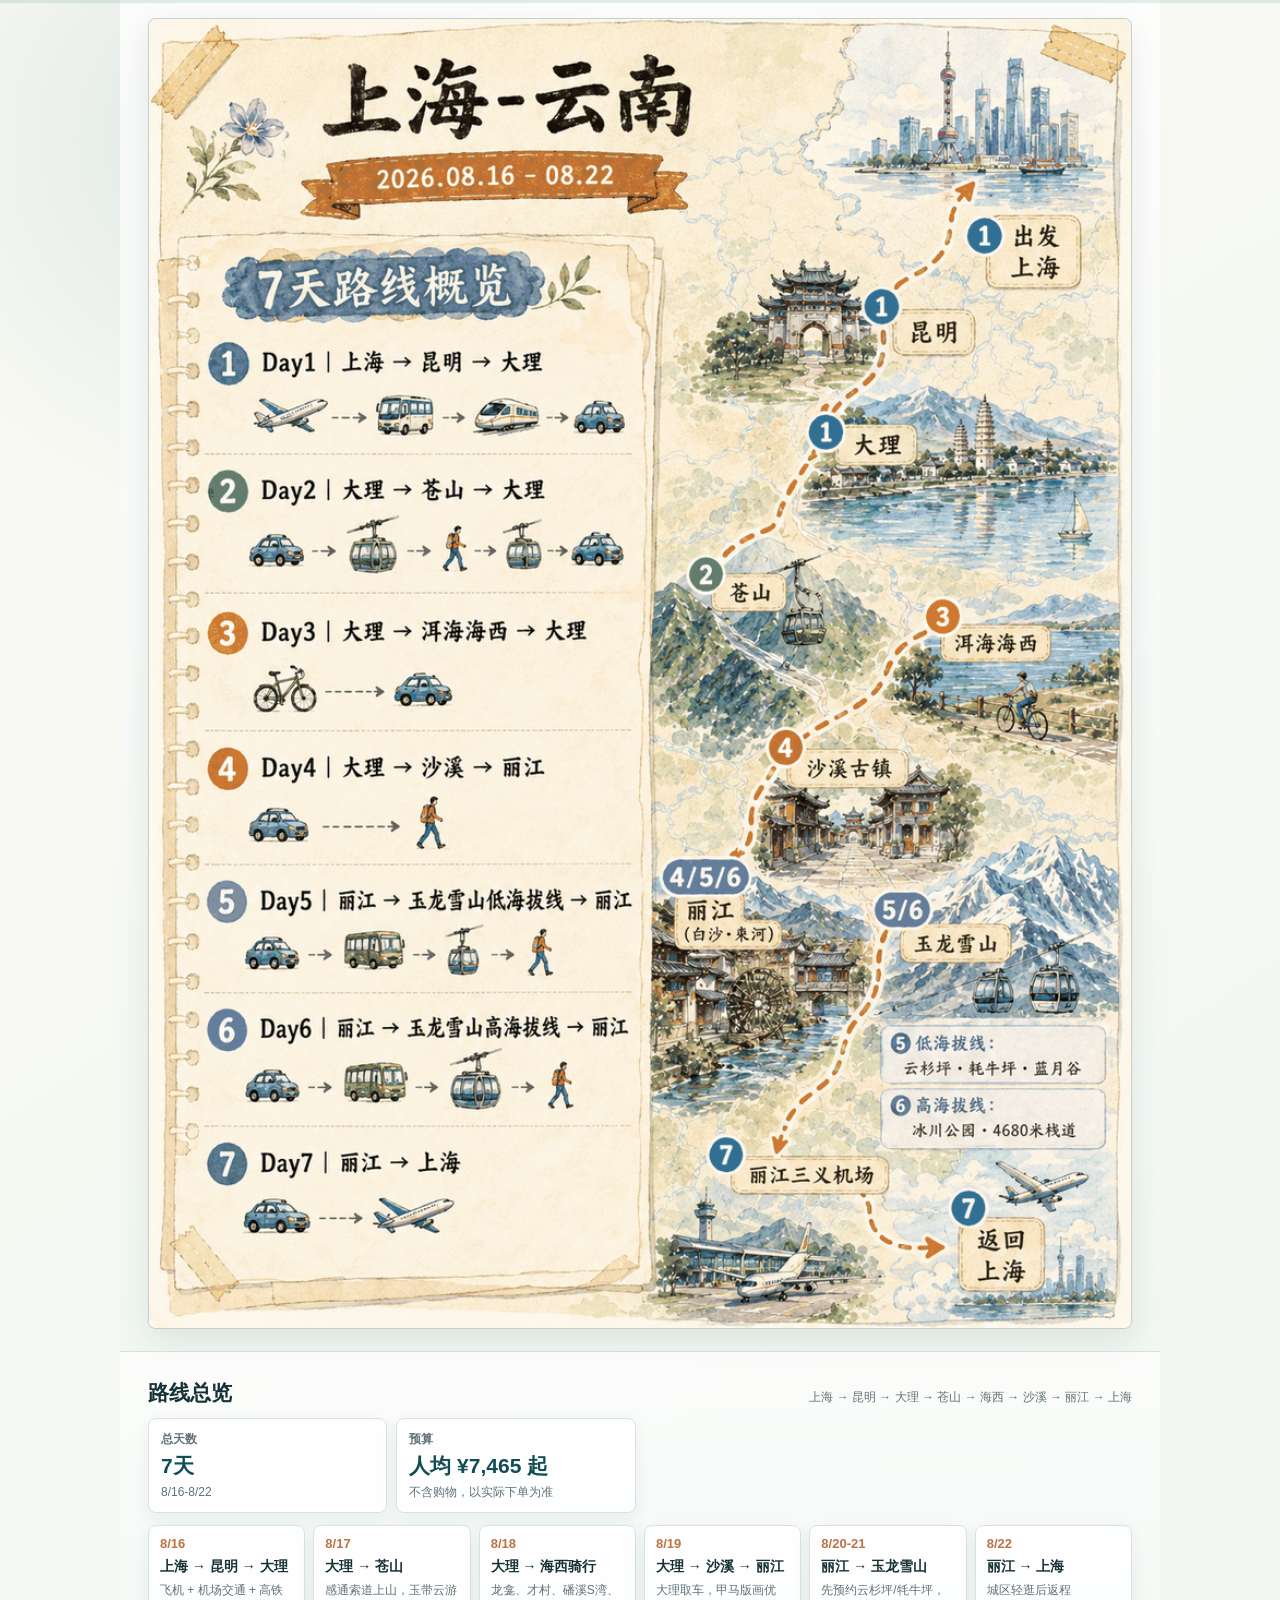
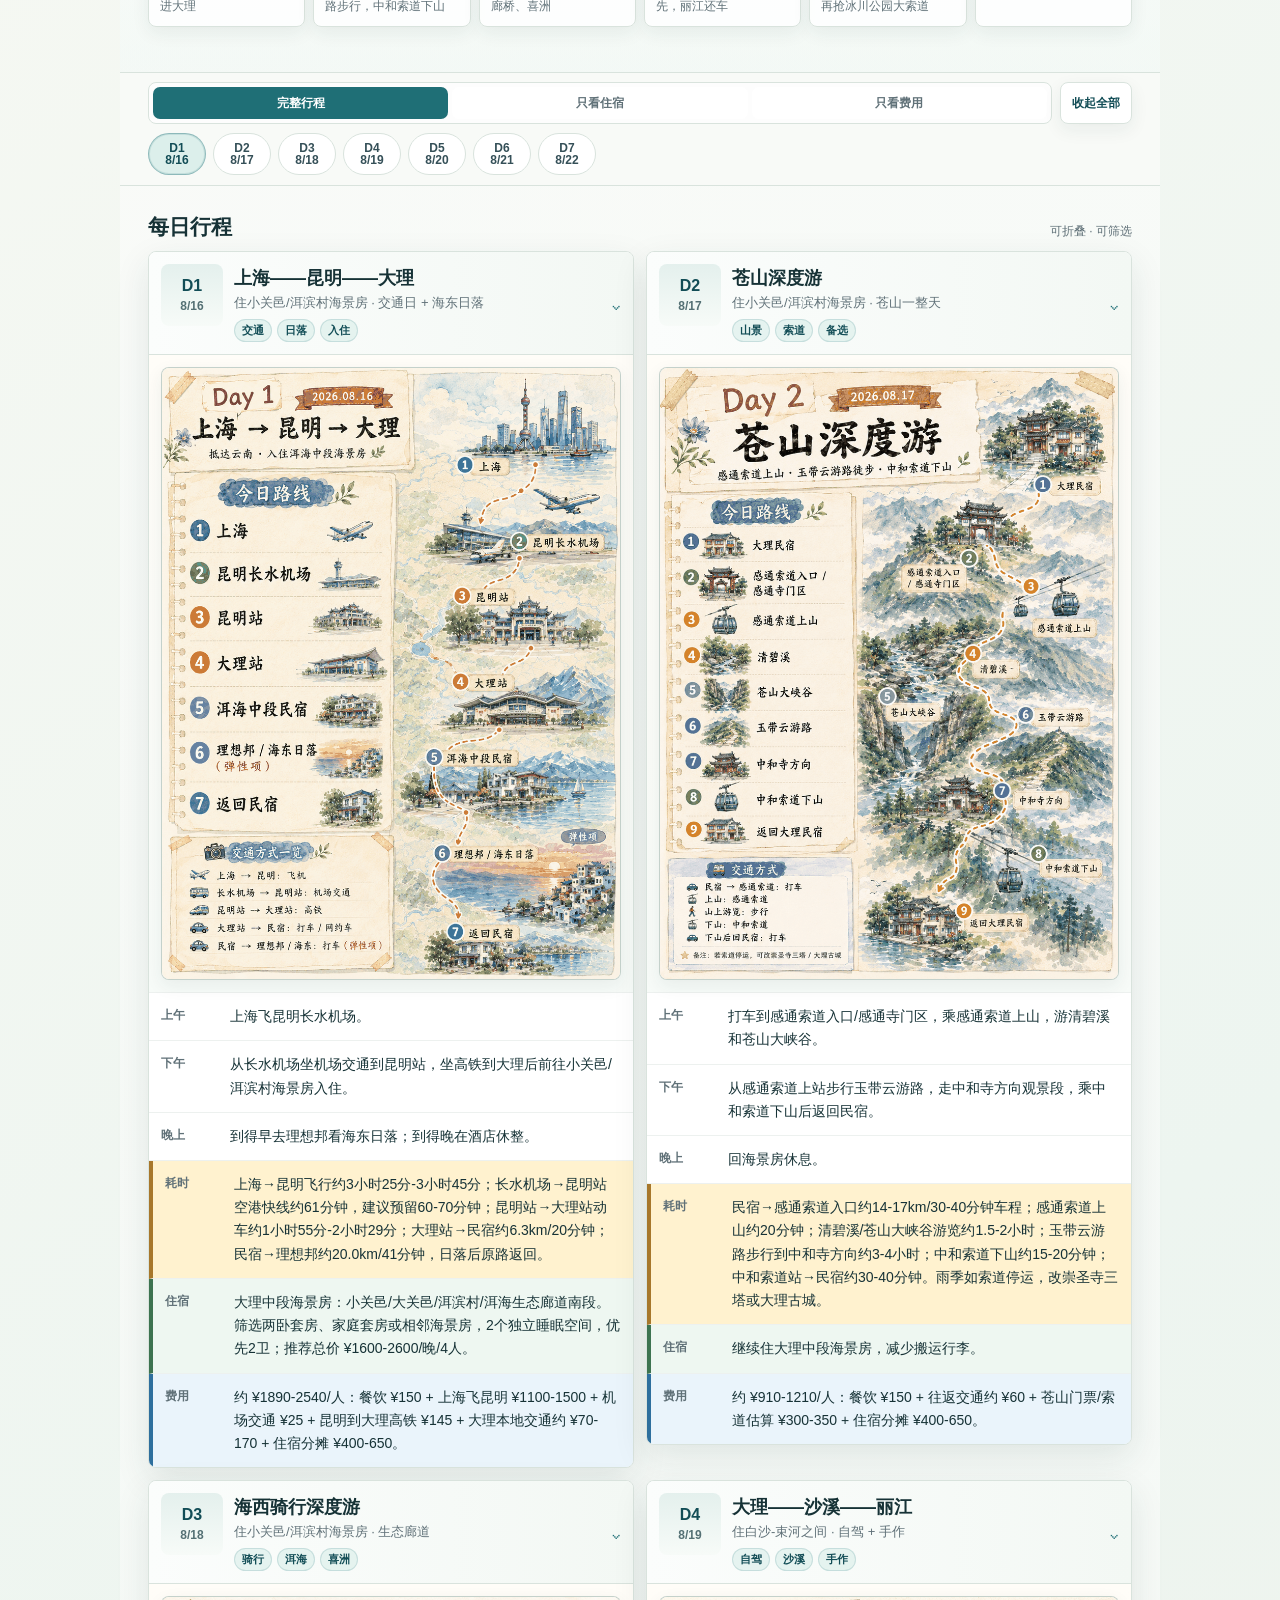
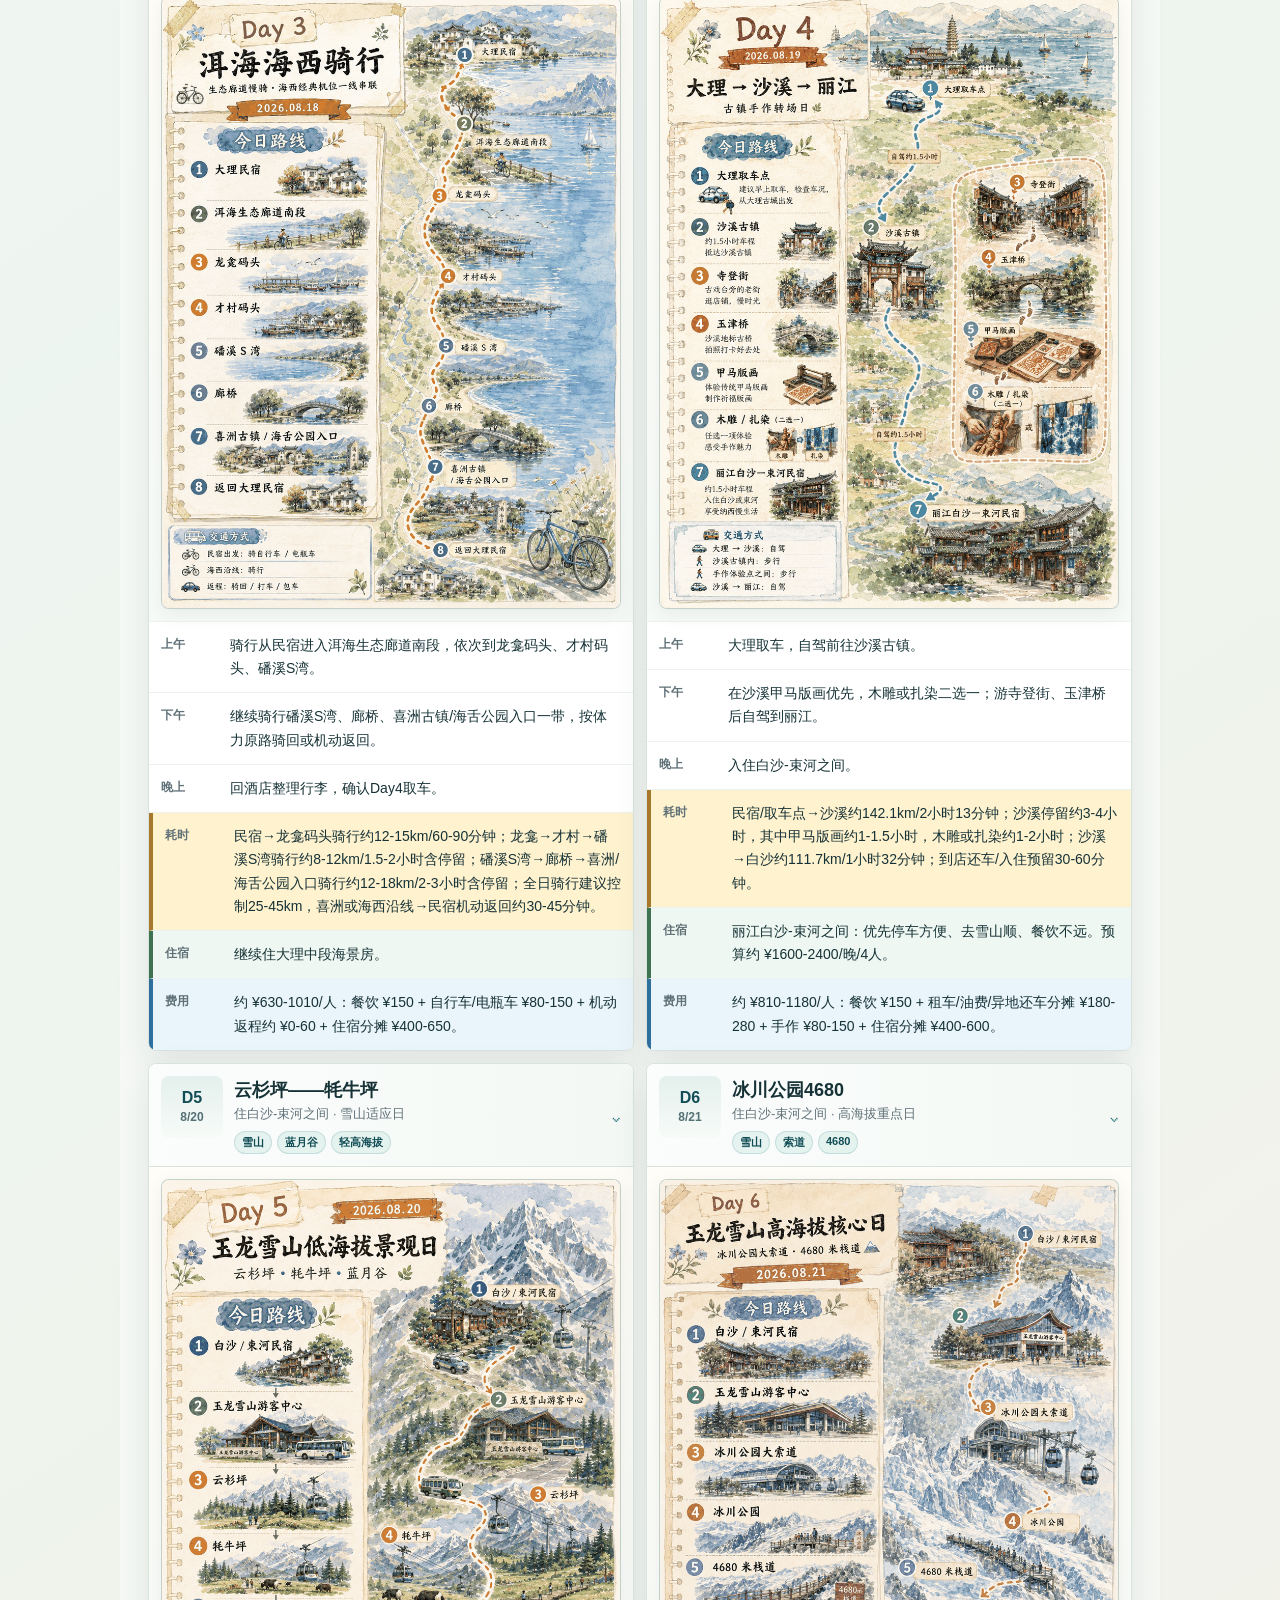
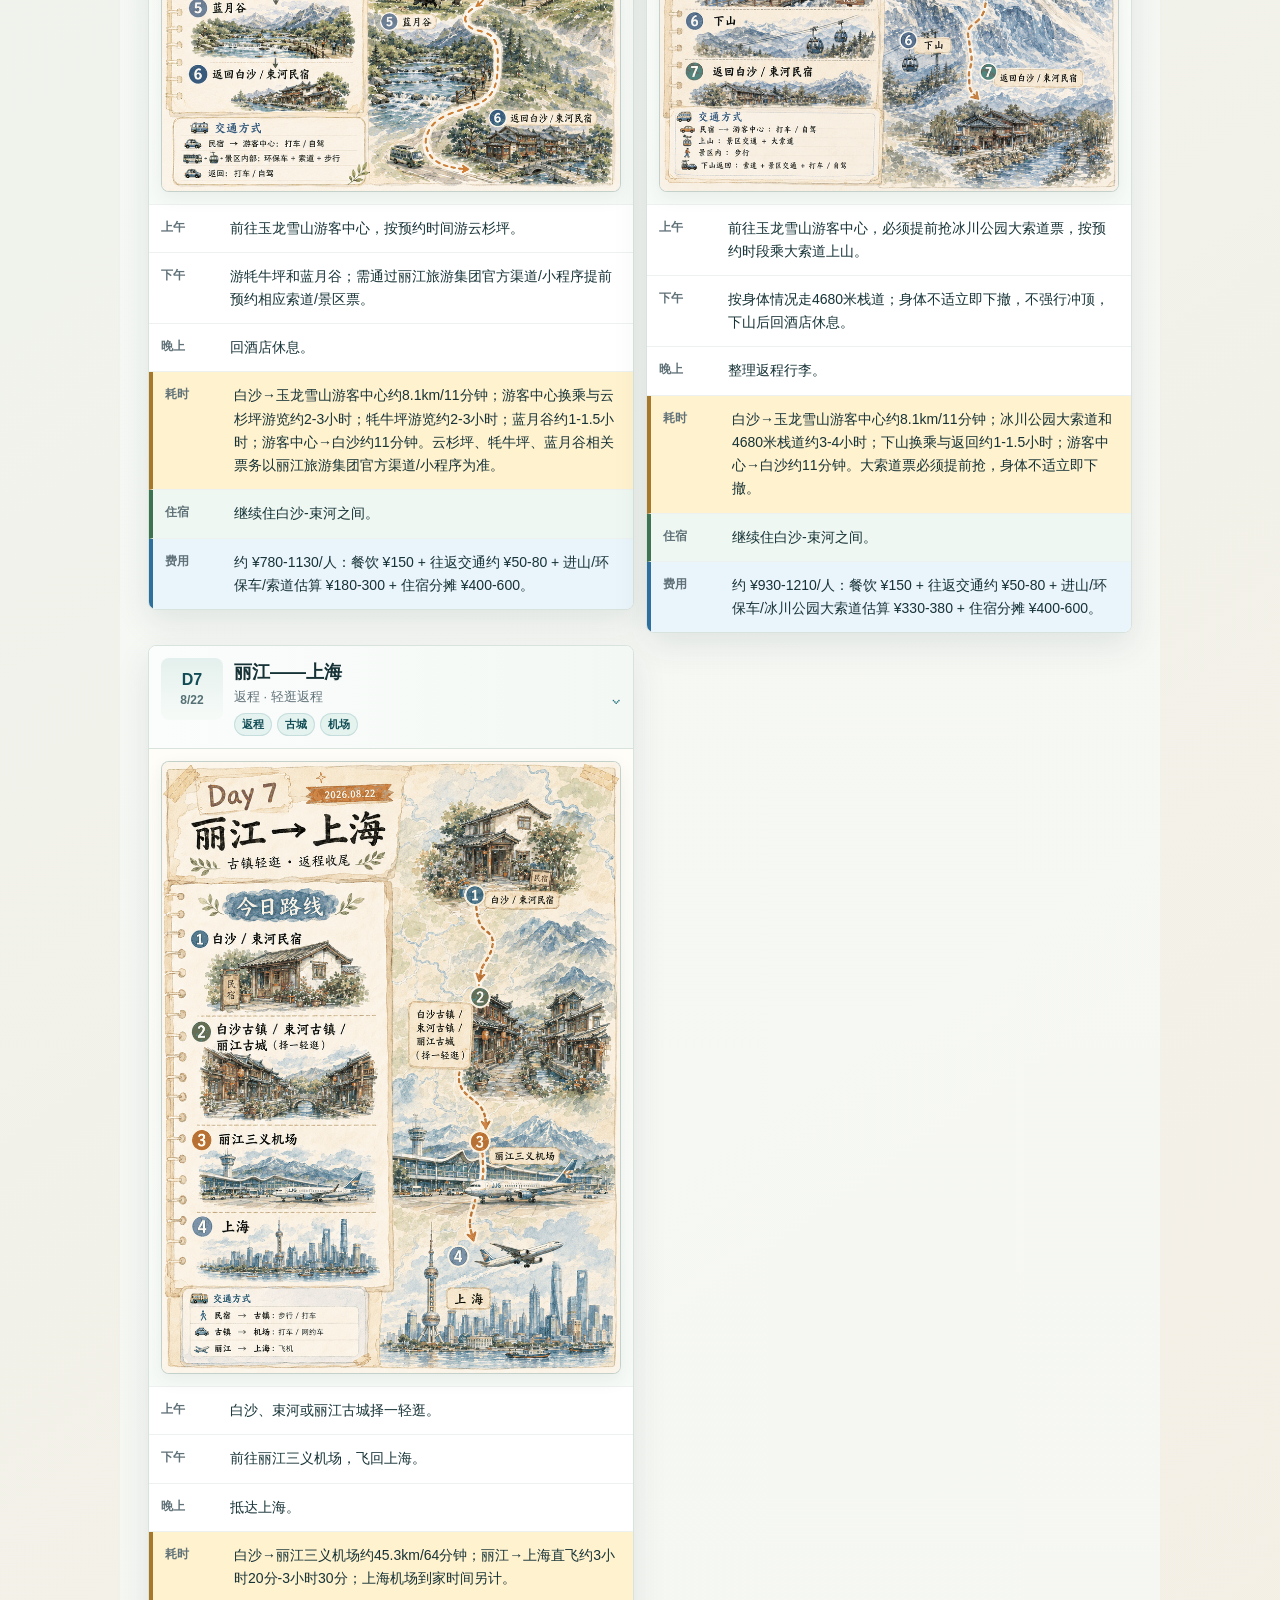
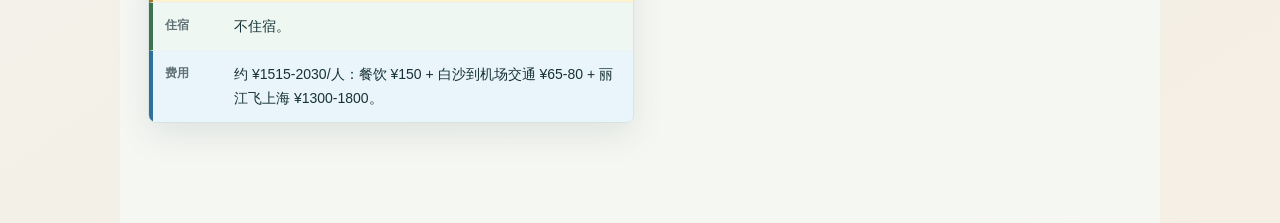
==== commit c30e9411: "Revert readability changes and keep budget stats" ====
--- a/index.html
+++ b/index.html
@@ -26,10 +26,7 @@
           <span id="routeText">上海 → 昆明 → 大理 → 苍山 → 海西 → 沙溪 → 丽江 → 上海</span>
         </div>
         <div class="stat-grid" id="statGrid"></div>
-        <div class="route-strip-wrap">
-          <div class="route-hint">左右滑动查看更多</div>
-          <div class="route-strip" id="routeStrip" aria-label="基础路线"></div>
-        </div>
+        <div class="route-strip" id="routeStrip" aria-label="基础路线"></div>
       </section>
 
       <nav class="control-bar" aria-label="行程快捷导航">
--- a/assets/css/styles.css
+++ b/assets/css/styles.css
@@ -162,10 +162,6 @@
   line-height: 1.2;
 }
 
-.itinerary-section .section-heading h2 {
-  font-size: 23px;
-}
-
 .section-heading span {
   max-width: 54%;
   color: var(--muted);
@@ -209,7 +205,7 @@
   display: block;
   margin-top: 7px;
   color: var(--teal-deep);
-  font-size: 22px;
+  font-size: 21px;
   line-height: 1.05;
 }
 
@@ -219,49 +215,6 @@
   color: var(--muted);
   font-size: 12px;
   line-height: 1.35;
-}
-
-.route-strip-wrap {
-  position: relative;
-  margin-bottom: 14px;
-}
-
-.route-strip-wrap::after {
-  content: "";
-  position: absolute;
-  top: 27px;
-  right: 0;
-  bottom: 4px;
-  width: 44px;
-  border-radius: 0 var(--radius) var(--radius) 0;
-  background: linear-gradient(90deg, rgba(247, 243, 234, 0), rgba(247, 243, 234, 0.96));
-  pointer-events: none;
-}
-
-.route-hint {
-  display: flex;
-  justify-content: flex-end;
-  align-items: center;
-  gap: 5px;
-  min-height: 20px;
-  margin: -2px 2px 7px;
-  color: var(--teal-deep);
-  font-size: 12px;
-  font-weight: 760;
-}
-
-.route-hint::after {
-  content: "→";
-  display: inline-grid;
-  place-items: center;
-  width: 20px;
-  height: 20px;
-  border: 1px solid rgba(31, 111, 118, 0.18);
-  border-radius: 999px;
-  background: rgba(255, 255, 255, 0.75);
-  color: var(--teal);
-  font-size: 14px;
-  line-height: 1;
 }
 
 .route-strip {
@@ -269,8 +222,9 @@
   grid-auto-flow: column;
   grid-auto-columns: minmax(136px, 1fr);
   gap: 8px;
+  margin-bottom: 14px;
   overflow-x: auto;
-  padding: 0 36px 3px 0;
+  padding-bottom: 3px;
   scroll-snap-type: x proximity;
   scrollbar-width: none;
 }
@@ -450,7 +404,7 @@
 
 .day-title {
   margin: 3px 0 4px;
-  font-size: 19px;
+  font-size: 18px;
   line-height: 1.25;
 }
 
@@ -533,42 +487,16 @@
 
 .slot-name {
   color: var(--muted);
-  font-size: 13px;
+  font-size: 12px;
   font-weight: 820;
   padding-top: 2px;
 }
 
 .slot-text {
   color: var(--ink);
-  font-size: 15px;
-  line-height: 1.72;
+  font-size: 14px;
+  line-height: 1.66;
   overflow-wrap: anywhere;
-}
-
-.keyword {
-  display: inline;
-  margin-inline: 1px;
-  padding: 1px 4px 2px;
-  border-radius: 6px;
-  color: inherit;
-  font-weight: 820;
-  box-decoration-break: clone;
-  -webkit-box-decoration-break: clone;
-}
-
-.keyword-city {
-  color: var(--teal-deep);
-  background: rgba(220, 239, 235, 0.9);
-}
-
-.keyword-transport {
-  color: #7a541d;
-  background: rgba(255, 242, 207, 0.95);
-}
-
-.keyword-place {
-  color: #245c82;
-  background: rgba(234, 244, 251, 0.95);
 }
 
 .slot[data-kind="time"] {
@@ -671,19 +599,13 @@
   }
 
   .stat-grid {
-    grid-template-columns: repeat(2, minmax(0, 1fr));
+    grid-template-columns: repeat(4, minmax(0, 1fr));
   }
 
   .route-strip {
     grid-template-columns: repeat(6, 1fr);
     grid-auto-flow: initial;
     overflow: visible;
-    padding-right: 0;
-  }
-
-  .route-strip-wrap::after,
-  .route-hint {
-    display: none;
   }
 
   .day-list {
--- a/assets/css/styles.css
+++ b/assets/css/styles.css
@@ -162,10 +162,6 @@
   line-height: 1.2;
 }
 
-.itinerary-section .section-heading h2 {
-  font-size: 23px;
-}
-
 .section-heading span {
   max-width: 54%;
   color: var(--muted);
@@ -209,7 +205,7 @@
   display: block;
   margin-top: 7px;
   color: var(--teal-deep);
-  font-size: 22px;
+  font-size: 21px;
   line-height: 1.05;
 }
 
@@ -219,49 +215,6 @@
   color: var(--muted);
   font-size: 12px;
   line-height: 1.35;
-}
-
-.route-strip-wrap {
-  position: relative;
-  margin-bottom: 14px;
-}
-
-.route-strip-wrap::after {
-  content: "";
-  position: absolute;
-  top: 27px;
-  right: 0;
-  bottom: 4px;
-  width: 44px;
-  border-radius: 0 var(--radius) var(--radius) 0;
-  background: linear-gradient(90deg, rgba(247, 243, 234, 0), rgba(247, 243, 234, 0.96));
-  pointer-events: none;
-}
-
-.route-hint {
-  display: flex;
-  justify-content: flex-end;
-  align-items: center;
-  gap: 5px;
-  min-height: 20px;
-  margin: -2px 2px 7px;
-  color: var(--teal-deep);
-  font-size: 12px;
-  font-weight: 760;
-}
-
-.route-hint::after {
-  content: "→";
-  display: inline-grid;
-  place-items: center;
-  width: 20px;
-  height: 20px;
-  border: 1px solid rgba(31, 111, 118, 0.18);
-  border-radius: 999px;
-  background: rgba(255, 255, 255, 0.75);
-  color: var(--teal);
-  font-size: 14px;
-  line-height: 1;
 }
 
 .route-strip {
@@ -269,8 +222,9 @@
   grid-auto-flow: column;
   grid-auto-columns: minmax(136px, 1fr);
   gap: 8px;
+  margin-bottom: 14px;
   overflow-x: auto;
-  padding: 0 36px 3px 0;
+  padding-bottom: 3px;
   scroll-snap-type: x proximity;
   scrollbar-width: none;
 }
@@ -450,7 +404,7 @@
 
 .day-title {
   margin: 3px 0 4px;
-  font-size: 19px;
+  font-size: 18px;
   line-height: 1.25;
 }
 
@@ -533,42 +487,16 @@
 
 .slot-name {
   color: var(--muted);
-  font-size: 13px;
+  font-size: 12px;
   font-weight: 820;
   padding-top: 2px;
 }
 
 .slot-text {
   color: var(--ink);
-  font-size: 15px;
-  line-height: 1.72;
+  font-size: 14px;
+  line-height: 1.66;
   overflow-wrap: anywhere;
-}
-
-.keyword {
-  display: inline;
-  margin-inline: 1px;
-  padding: 1px 4px 2px;
-  border-radius: 6px;
-  color: inherit;
-  font-weight: 820;
-  box-decoration-break: clone;
-  -webkit-box-decoration-break: clone;
-}
-
-.keyword-city {
-  color: var(--teal-deep);
-  background: rgba(220, 239, 235, 0.9);
-}
-
-.keyword-transport {
-  color: #7a541d;
-  background: rgba(255, 242, 207, 0.95);
-}
-
-.keyword-place {
-  color: #245c82;
-  background: rgba(234, 244, 251, 0.95);
 }
 
 .slot[data-kind="time"] {
@@ -671,19 +599,13 @@
   }
 
   .stat-grid {
-    grid-template-columns: repeat(2, minmax(0, 1fr));
+    grid-template-columns: repeat(4, minmax(0, 1fr));
   }
 
   .route-strip {
     grid-template-columns: repeat(6, 1fr);
     grid-auto-flow: initial;
     overflow: visible;
-    padding-right: 0;
-  }
-
-  .route-strip-wrap::after,
-  .route-hint {
-    display: none;
   }
 
   .day-list {
